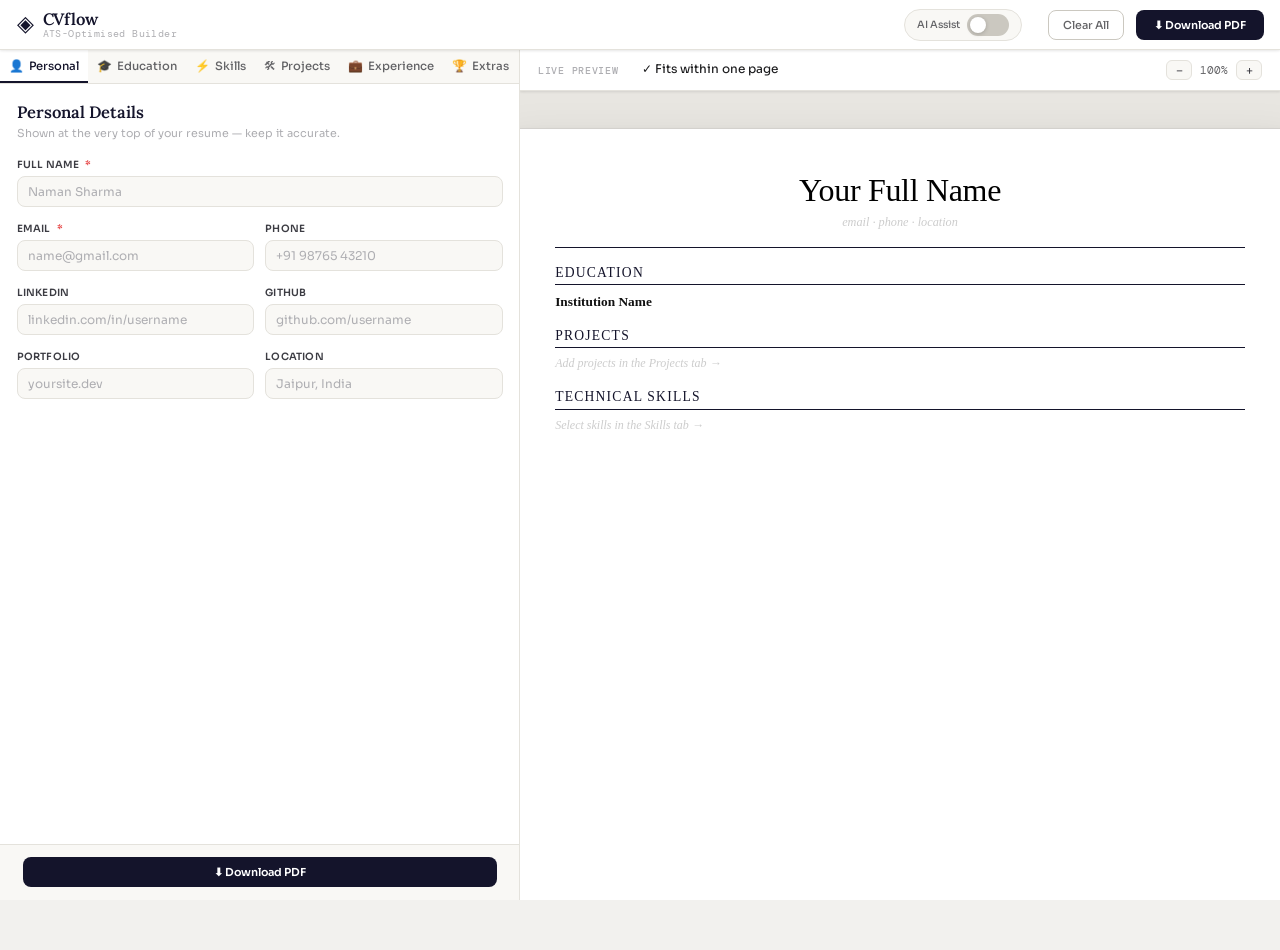
==== index.html @ 47c176fc "introduced formula box helper in projects section for users" ====
<!DOCTYPE html>
<html lang="en">

<head>
    <meta charset="UTF-8" />
    <meta name="viewport" content="width=device-width, initial-scale=1.0" />
    <title>CVflow</title>
    <link rel="icon" href="CVFlow_favicon.ico" type="image/x-icon">
    <link rel="stylesheet" href="style.css" />
    <link rel="preconnect" href="https://fonts.googleapis.com" />
    <link rel="preconnect" href="https://fonts.gstatic.com" crossorigin />
    <link
        href="https://fonts.googleapis.com/css2?family=Sora:wght@300;400;500;600;700&family=DM+Mono:wght@400;500&family=Lora:ital,wght@0,600;1,400&display=swap"
        rel="stylesheet" />
    <script src="script.js" defer></script>
</head>

<body>

    <!-- ╔══════════════════════════════════════════════════════╗
     ║  NAVBAR                                             ║
     ╚══════════════════════════════════════════════════════╝ -->
    <nav class="navbar">

        <div class="nav-brand">
            <span class="brand-mark">◈</span>
            <div class="brand-text">
                <span class="brand-name">CVflow</span>
                <span class="brand-sub">ATS-Optimised Builder</span>
            </div>
        </div>

        <!-- ATS Score Pill -->
        <!-- <div class="ats-pill">
            <span class="ats-pill-label">ATS Score</span>
            <div class="ats-track">
                <div class="ats-fill" id="atsBar"></div>
            </div>
            <span class="ats-value" id="atsScore">0%</span>
        </div> -->

        <div class="nav-right">
            <!-- AI Toggle -->
            <div class="ai-row">
                <span class="ai-row-label">AI Assist</span>
                <label class="toggle" title="Enable AI-powered descriptions">
                    <input type="checkbox" id="aiToggle" />
                    <span class="toggle-track">
                        <span class="toggle-thumb"></span>
                        <span class="toggle-star">✦</span>
                    </span>
                </label>
            </div>

            <button class="btn-ghost" id="clearBtn">Clear All</button>
            <button class="btn-primary" id="dlBtnPreview">⬇ Download PDF</button>
        </div>

    </nav>

    <!-- AI Active Notice Toast Notification-->
    <div class="ai-notice" id="aiNotice">
        <span class="ai-notice-dot"></span>
        AI Assist is <strong>on</strong> — descriptions will be enhanced automatically when you click Generate.
        <button class="ai-notice-dismiss" id="dismissNotice">×</button>
    </div>


    <!-- ╔══════════════════════════════════════════════════════╗
     ║  APP SHELL                                          ║
     ╚══════════════════════════════════════════════════════╝ -->
    <div class="app-shell">

        <!-- ┌─────────────────────────────────────────────────┐
       │  LEFT — FORM PANEL                              │
       └─────────────────────────────────────────────────┘ -->
        <aside class="form-panel" id="formPanel">

            <!-- Section Tabs -->
            <div class="section-tabs">
                <button class="stab active" data-tab="personal">
                    <span class="stab-icon">👤</span> Personal
                </button>
                <button class="stab" data-tab="education">
                    <span class="stab-icon">🎓</span> Education
                </button>
                <button class="stab" data-tab="skills">
                    <span class="stab-icon">⚡</span> Skills
                </button>
                <button class="stab" data-tab="projects">
                    <span class="stab-icon">🛠</span> Projects
                </button>
                <button class="stab" data-tab="experience">
                    <span class="stab-icon">💼</span> Experience
                </button>
                <button class="stab" data-tab="extras">
                    <span class="stab-icon">🏆</span> Extras
                </button>
            </div>

            <!-- Form Content -->
            <div class="form-scroll">

                <!-- ══ PERSONAL ══ -->
                <div class="tab-pane active" id="pane-personal">
                    <div class="pane-head">
                        <h2 class="pane-title">Personal Details</h2>
                        <p class="pane-desc">Shown at the very top of your resume — keep it accurate.</p>
                    </div>

                    <div class="fields">

                        <div class="field field--full">
                            <label class="flabel">Full Name <span class="req">*</span></label>
                            <input class="finput" id="f-name" type="text" placeholder="Naman Sharma" />
                        </div>

                        <div class="field-row">
                            <div class="field">
                                <label class="flabel">Email <span class="req">*</span></label>
                                <input class="finput" id="f-email" type="email" placeholder="name@gmail.com" />
                            </div>
                            <div class="field">
                                <label class="flabel">Phone</label>
                                <input class="finput" id="f-phone" type="tel" placeholder="+91 98765 43210" />
                            </div>
                        </div>

                        <div class="field-row">
                            <div class="field">
                                <label class="flabel">LinkedIn</label>
                                <input class="finput" id="f-linkedin" type="text"
                                    placeholder="linkedin.com/in/username" />
                            </div>
                            <div class="field">
                                <label class="flabel">GitHub</label>
                                <input class="finput" id="f-github" type="text" placeholder="github.com/username" />
                            </div>
                        </div>

                        <div class="field-row">
                            <div class="field">
                                <label class="flabel">Portfolio</label>
                                <input class="finput" id="f-portfolio" type="text" placeholder="yoursite.dev" />
                            </div>
                            <div class="field">
                                <label class="flabel">Location</label>
                                <input class="finput" id="f-location" type="text" placeholder="Jaipur, India" />
                            </div>
                        </div>

                    </div>
                </div>

                <!-- ══ EDUCATION ══ -->
                <div class="tab-pane" id="pane-education">
                    <div class="pane-head">
                        <h2 class="pane-title">Education</h2>
                        <p class="pane-desc">Most recent first. Include all degrees, 10th and 12th.</p>
                    </div>

                    <div id="edu-list" class="entry-list"></div>

                    <button class="btn-add" id="addEdu">+ Add Education</button>

                    <template id="tpl-edu">
                        <div class="entry-card">
                            <div class="entry-card-bar">
                                <span class="entry-card-label">EDUCATION ENTRY</span>
                                <button class="entry-remove">×</button>
                            </div>
                            <div class="fields">
                                <div class="field field--full">
                                    <label class="flabel">Institution Name <span class="req">*</span></label>
                                    <input class="finput" name="inst" type="text"
                                        placeholder="Jaipur Engineering College and Research Center" />
                                </div>
                                <div class="field field--full">
                                    <div class="info-row">
                                        <label class="flabel">Degree / Course <span class="req">*</span></label>
                                        <span class="info-icon">
                                            i

                                            <div class="info-box">

                                                <h4>Education Entry Guide</h4>

                                                <p><strong>College:</strong></p>
                                                <p>B.Tech – Information Technology</p>

                                                <p><strong>Class 12:</strong></p>
                                                <p>CBSE – Class XII (Science)</p>

                                                <p><strong>Class 10:</strong></p>
                                                <p>CBSE – Class X</p>

                                            </div>
                                        </span>
                                    </div>
                                    <input class="finput" name="degree" type="text"
                                        placeholder="B.Tech – Information Technology" />
                                </div>
                                <div class="field-row">
                                    <div class="field">
                                        <label class="flabel">Location</label>
                                        <input class="finput" name="eloc" type="text" placeholder="Jaipur, India" />
                                    </div>
                                    <div class="field">
                                        <label class="flabel">Year / Status</label>
                                        <input class="finput" name="eyear" type="text" placeholder="Graduating 2027" />
                                    </div>
                                </div>
                                <div class="field-row">
                                    <div class="field">
                                        <label class="flabel">Score (CGPA / %)</label>
                                        <input class="finput" name="escore" type="text" placeholder="8.5 CGPA" />
                                    </div>
                                    <div class="field">
                                        <label class="flabel">Relevant Courses</label>
                                        <input class="finput" name="ecourses" type="text"
                                            placeholder="DSA, OOP, DBMS, OS" />
                                    </div>
                                </div>
                            </div>
                        </div>
                    </template>
                </div>



                <!-- ══ SKILLS ══ -->
                <div class="tab-pane" id="pane-skills">
                    <div class="pane-head">
                        <h2 class="pane-title">Skills</h2>
                        <p class="pane-desc">Build out your skill sections below.</p>
                    </div>

                    <!-- 1. CUSTOM SKILL GROUPS (input-based, no chips) -->
                    <div class="skill-block" id="custom-groups-section">
                        <div class="skill-block-head">Custom Skill Groups</div>
                        <p class="skill-block-hint">Add your own skill categories (e.g. "Frameworks", "Databases", "Web
                            Developement"). You
                            can add multiple groups.</p>

                        <div id="custom-groups-list"></div>

                        <button class="add-group-btn" id="add-group-btn" type="button">
                            <span>+ Add Skill Group</span>
                        </button>
                    </div>

                    <!-- 2. PROGRAMMING LANGUAGES (chip-based) -->
                    <div class="skill-block">
                        <div class="skill-block-head">Programming Languages</div>
                        <div class="chip-pool" id="pool-lang-tech">
                            <span class="chip" data-cat="lang-tech">JavaScript</span>
                            <span class="chip" data-cat="lang-tech">TypeScript</span>
                            <span class="chip" data-cat="lang-tech">Python</span>
                            <span class="chip" data-cat="lang-tech">Java</span>
                            <span class="chip" data-cat="lang-tech">C</span>
                            <span class="chip" data-cat="lang-tech">C++</span>
                            <span class="chip" data-cat="lang-tech">C#</span>
                            <span class="chip" data-cat="lang-tech">Go</span>
                            <span class="chip" data-cat="lang-tech">Rust</span>
                            <span class="chip" data-cat="lang-tech">PHP</span>
                            <span class="chip" data-cat="lang-tech">Swift</span>
                            <span class="chip" data-cat="lang-tech">Kotlin</span>
                            <span class="chip" data-cat="lang-tech">Ruby</span>
                            <span class="chip" data-cat="lang-tech">Dart</span>
                            <span class="chip" data-cat="lang-tech">R</span>
                            <span class="chip" data-cat="lang-tech">MATLAB</span>
                            <span class="chip" data-cat="lang-tech">SQL</span>
                            <span class="chip" data-cat="lang-tech">HTML5</span>
                            <span class="chip" data-cat="lang-tech">CSS3</span>
                            <span class="chip" data-cat="lang-tech">Bash</span>
                        </div>
                        <input class="finput custom-skill-input" id="custom-lang-tech" type="text"
                            placeholder="Type a language + press Enter" />
                        <div class="selected-tags" id="tags-lang-tech"></div>
                    </div>

                    <!-- 3. TOOLS & PLATFORMS (chip-based) -->
                    <div class="skill-block">
                        <div class="skill-block-head">Tools &amp; Platforms</div>
                        <div class="chip-pool" id="pool-tools">
                            <span class="chip" data-cat="tools">Git</span>
                            <span class="chip" data-cat="tools">GitHub</span>
                            <span class="chip" data-cat="tools">GitLab</span>
                            <span class="chip" data-cat="tools">Docker</span>
                            <span class="chip" data-cat="tools">Kubernetes</span>
                            <span class="chip" data-cat="tools">AWS</span>
                            <span class="chip" data-cat="tools">Azure</span>
                            <span class="chip" data-cat="tools">Firebase</span>
                            <span class="chip" data-cat="tools">Figma</span>
                            <span class="chip" data-cat="tools">Android Studio</span>
                            <span class="chip" data-cat="tools">Xcode</span>
                            <span class="chip" data-cat="tools">Postman</span>
                            <span class="chip" data-cat="tools">SQLite</span>
                            <span class="chip" data-cat="tools">MongoDB Atlas</span>
                            <span class="chip" data-cat="tools">Linux</span>
                            <span class="chip" data-cat="tools">Vercel</span>
                            <span class="chip" data-cat="tools">Netlify</span>
                            <span class="chip" data-cat="tools">Jira</span>
                            <span class="chip" data-cat="tools">Notion</span>
                        </div>
                        <input class="finput custom-skill-input" id="custom-tools" type="text"
                            placeholder="Type a tool + press Enter" />
                        <div class="selected-tags" id="tags-tools"></div>
                    </div>

                    <!-- 4. SOFT SKILLS (chip-based) -->
                    <div class="skill-block" style="border-bottom:none;margin-bottom:0;padding-bottom:0;">
                        <div class="skill-block-head">Soft Skills</div>
                        <div class="chip-pool" id="pool-soft">
                            <span class="chip" data-cat="soft">Problem Solving</span>
                            <span class="chip" data-cat="soft">Leadership</span>
                            <span class="chip" data-cat="soft">Team Collaboration</span>
                            <span class="chip" data-cat="soft">Communication</span>
                            <span class="chip" data-cat="soft">Time Management</span>
                            <span class="chip" data-cat="soft">Critical Thinking</span>
                            <span class="chip" data-cat="soft">Adaptability</span>
                            <span class="chip" data-cat="soft">Self-Learning</span>
                            <span class="chip" data-cat="soft">Attention to Detail</span>
                            <span class="chip" data-cat="soft">Creativity</span>
                        </div>
                        <input class="finput custom-skill-input" id="custom-soft" type="text"
                            placeholder="Type a skill + press Enter" />
                        <div class="selected-tags" id="tags-soft"></div>
                    </div>
                </div>


                <!-- ══ PROJECTS ══ -->

                <div class="tab-pane" id="pane-projects">
                    <div class="pane-head">
                        <h2 class="pane-title">Projects</h2>
                        <p class="pane-desc">2–4 projects ideal. Your strongest ones first.</p>
                    </div>

                    <div id="proj-list" class="entry-list"></div>
                    <button class="btn-add" id="addProj">+ Add Project</button>

                    <template id="tpl-proj">
                        <div class="entry-card">
                            <div class="entry-card-bar">
                                <span class="entry-card-label">PROJECT</span>
                                <button class="entry-remove">×</button>
                            </div>
                            <div class="fields">

                                <!-- Row 1: Name + Link -->
                                <div class="field-row">
                                    <div class="field">
                                        <label class="flabel">Project Name <span class="req">*</span></label>
                                        <input class="finput" name="pname" type="text"
                                            placeholder="DSA Progress Tracker" />
                                    </div>
                                    <div class="field">
                                        <label class="flabel">GitHub / Live Link</label>
                                        <input class="finput" name="plink" type="text"
                                            placeholder="github.com/you/project" />
                                    </div>
                                </div>

                                <!-- Tech Stack chip system -->
                                <div class="field field--full">
                                    <label class="flabel">Tech Stack</label>
                                    <div class="chip-pool proj-stack-pool">
                                        <span class="chip" data-cat="stack">HTML5</span>
                                        <span class="chip" data-cat="stack">CSS3</span>
                                        <span class="chip" data-cat="stack">JavaScript</span>
                                        <span class="chip" data-cat="stack">TypeScript</span>
                                        <span class="chip" data-cat="stack">React.js</span>
                                        <span class="chip" data-cat="stack">Next.js</span>
                                        <span class="chip" data-cat="stack">Node.js</span>
                                        <span class="chip" data-cat="stack">Express.js</span>
                                        <span class="chip" data-cat="stack">MongoDB</span>
                                        <span class="chip" data-cat="stack">MySQL</span>
                                        <span class="chip" data-cat="stack">PostgreSQL</span>
                                        <span class="chip" data-cat="stack">Firebase</span>
                                        <span class="chip" data-cat="stack">Tailwind CSS</span>
                                        <span class="chip" data-cat="stack">Python</span>
                                        <span class="chip" data-cat="stack">Django</span>
                                        <span class="chip" data-cat="stack">Flask</span>
                                        <span class="chip" data-cat="stack">Java</span>
                                        <span class="chip" data-cat="stack">Spring Boot</span>
                                        <span class="chip" data-cat="stack">Docker</span>
                                        <span class="chip" data-cat="stack">AWS</span>
                                        <span class="chip" data-cat="stack">REST API</span>
                                        <span class="chip" data-cat="stack">localStorage</span>
                                        <span class="chip" data-cat="stack">SQLite</span>
                                    </div>
                                    <input class="finput custom-skill-input proj-stack-input" type="text"
                                        placeholder="Type a technology + press Enter" />
                                    <div class="selected-tags proj-stack-tags"></div>
                                </div>

                                <!-- Improvement X: Bullet Builder -->
                                <div class="field field--full">
                                    <label class="flabel">
                                        Project Description
                                        <span class="ai-badge">✦ AI will enhance this</span>
                                    </label>

                                    <!-- Verb chips -->
                                    <div class="verb-chips">
                                        <span class="verb-chip">Developed</span>
                                        <span class="verb-chip">Built</span>
                                        <span class="verb-chip">Implemented</span>
                                        <span class="verb-chip">Designed</span>
                                        <span class="verb-chip">Optimized</span>
                                        <span class="verb-chip">Integrated</span>
                                        <span class="verb-chip">Engineered</span>
                                        <span class="verb-chip">Automated</span>
                                    </div>

                                    <!-- Bullet inputs list -->
                                    <div class="bullet-list"></div>

                                    <div class="bullet-footer">
                                        <button class="btn-add-bullet" type="button">+ Add Bullet</button>
                                        <span class="bullet-counter">0 bullets</span>
                                    </div>
                                    <div class="bullet-formula-box">
                                        <div class="bullet-formula-title">Strong project bullet formula</div>
                                        <div class="bullet-formula-rule">Action + What you built + Technology +
                                            Impact/Scale</div>
                                        <div class="bullet-formula-example">
                                            <span class="formula-label">e.g.</span>
                                            Engineered a full-stack expense tracker using React and Node.js,
                                            supporting real-time CRUD operations and deployed to 200+ active users.
                                        </div>
                                    </div>
                                    <!-- ATS optimizer -->
                                    <div class="ats-feedback" style="display:none;"></div>
                                </div>

                            </div>
                        </div>
                    </template>
                </div>



                <!-- ══ EXPERIENCE ══ -->


                <!-- ══ EXPERIENCE ══ -->
                <div class="tab-pane" id="pane-experience">
                    <div class="pane-head">
                        <h2 class="pane-title">Experience</h2>
                        <p class="pane-desc">Internships, freelance, part-time — all count.</p>
                    </div>

                    <div id="exp-list" class="entry-list"></div>
                    <button class="btn-add" id="addExp">+ Add Experience</button>

                    <template id="tpl-exp">
                        <div class="entry-card">
                            <div class="entry-card-bar">
                                <span class="entry-card-label">EXPERIENCE</span>
                                <button class="entry-remove">×</button>
                            </div>
                            <div class="fields">

                                <!-- Row 1: Company + Role -->
                                <div class="field-row">
                                    <div class="field">
                                        <label class="flabel">Company <span class="req">*</span></label>
                                        <input class="finput" name="ecomp" type="text"
                                            placeholder="Google / Startup XYZ" />
                                    </div>
                                    <div class="field">
                                        <label class="flabel">Role <span class="req">*</span></label>
                                        <input class="finput" name="erole" type="text" placeholder="Frontend Intern" />
                                    </div>
                                </div>

                                <!-- Row 2: Dates + Location -->
                                <div class="field-row">
                                    <div class="field">
                                        <label class="flabel">Start</label>
                                        <input class="finput" name="estart" type="text" placeholder="Jun 2024" />
                                    </div>
                                    <div class="field">
                                        <label class="flabel">End</label>
                                        <input class="finput" name="eend" type="text"
                                            placeholder="Aug 2024 / Present" />
                                    </div>
                                    <div class="field">
                                        <label class="flabel">Location</label>
                                        <input class="finput" name="eloc2" type="text" placeholder="Remote" />
                                    </div>
                                </div>

                                <!-- Responsibilities: Improvement X bullet builder -->
                                <div class="field field--full">
                                    <label class="flabel">
                                        Responsibilities
                                        <span class="ai-badge">✦ AI will enhance this</span>
                                    </label>

                                    <!-- Improvement 1: Verb chips -->
                                    <div class="verb-chips">
                                        <span class="verb-chip">Developed</span>
                                        <span class="verb-chip">Implemented</span>
                                        <span class="verb-chip">Optimized</span>
                                        <span class="verb-chip">Collaborated</span>
                                        <span class="verb-chip">Built</span>
                                        <span class="verb-chip">Designed</span>
                                        <span class="verb-chip">Automated</span>
                                        <span class="verb-chip">Engineered</span>
                                    </div>

                                    <!-- Bullet inputs -->
                                    <div class="bullet-list"></div>
                                    <div class="bullet-footer">
                                        <button class="btn-add-bullet" type="button">+ Add Bullet</button>
                                        <span class="bullet-counter">0 bullets</span>
                                    </div>

                                    <!-- Improvement 3: Strong bullet formula hint -->
                                    <div class="bullet-formula-box">
                                        <div class="bullet-formula-title">Strong bullet formula</div>
                                        <div class="bullet-formula-rule">Action + Task + Technology + Outcome</div>
                                        <div class="bullet-formula-example">
                                            <span class="formula-label">e.g.</span>
                                            Developed a user analytics dashboard using React and Chart.js,
                                            enabling real-time visualization of customer engagement metrics.
                                        </div>
                                    </div>

                                    <!-- Improvement 4: ATS health feedback -->
                                    <div class="ats-feedback" style="display:none;"></div>
                                </div>

                            </div>
                        </div>
                    </template>
                </div>



                <!-- ══ EXTRAS ══ -->

                <div class="tab-pane" id="pane-extras">
                    <div class="pane-head">
                        <h2 class="pane-title">Extras</h2>
                        <p class="pane-desc">Certifications, achievements, competitive coding, activities.</p>
                    </div>

                    <div class="fields">

                        <!-- Certifications -->
                        <div class="field field--full">
                            <label class="flabel">Certifications</label>
                            <textarea class="finput ftextarea" id="f-certs" rows="3"
                                placeholder="JavaScript (Basic) — HackerRank, 2025&#10;AWS Cloud Practitioner — Amazon, 2025"></textarea>
                            <span class="fhint">One per line</span>
                            <div class="formula-box">
                                <div class="formula-box-title">Format</div>
                                <div class="formula-box-rule">Certification Name — Issuer, Year</div>
                                <div class="formula-box-examples">
                                    <span class="formula-eg">JavaScript (Basic) — HackerRank, 2025</span>
                                    <span class="formula-eg">AWS Cloud Practitioner — Amazon, 2025</span>
                                </div>
                            </div>
                        </div>

                        <!-- Achievements -->
                        <div class="field field--full">
                            <label class="flabel">Achievements / Awards</label>
                            <textarea class="finput ftextarea" id="f-awards" rows="3"
                                placeholder="Smart India Hackathon — Top 5 among 200+ teams&#10;Best Project Award — Annual Tech Fest, VIT (2024)"></textarea>
                            <div class="formula-box formula-box--amber">
                                <div class="formula-box-title">Achievement Formula</div>
                                <div class="formula-box-rule">Achievement + Rank/Result + Context</div>
                                <div class="formula-box-examples">
                                    <span class="formula-eg">Smart India Hackathon — Top 5 among 200+ teams</span>
                                    <span class="formula-eg">Won Best Project Award at Annual Tech Fest among 80+
                                        entries</span>
                                </div>
                            </div>
                        </div>

                        <!-- Competitive Coding -->
                        <div class="field field--full">
                            <label class="flabel">Competitive Coding</label>
                            <input class="finput" id="f-coding" type="text"
                                placeholder="Solved 200+ problems on LeetCode (Arrays, Strings, DP, Trees)" />
                        </div>

                        <!-- Extracurricular -->
                        <div class="field field--full">
                            <label class="flabel">Extracurricular Activities</label>
                            <textarea class="finput ftextarea" id="f-extra" rows="2"
                                placeholder="Swimming — 1st Place, District-Level Tournament (2024)&#10;Basketball — Member of championship-winning team, Inter-College Tournament (2024)"></textarea>
                        </div>

                    </div>

                    <!-- Template Chooser -->
                    <div class="template-chooser">
                        <div class="skill-block-head" style="margin-bottom:1rem;">Resume Template</div>
                        <div class="tpl-row">
                            <button class="tpl-opt active" data-tpl="classic">
                                <div class="tpl-preview">
                                    <div class="tp-hbar"></div>
                                    <div class="tp-rule"></div>
                                    <div class="tp-lines">
                                        <div class="tp-l tp-l--80"></div>
                                        <div class="tp-l tp-l--55"></div>
                                        <div class="tp-l tp-l--70"></div>
                                    </div>
                                </div>
                                <span class="tpl-label">Classic</span>
                                <span class="tpl-tag">ATS Best</span>
                            </button>

                            <button class="tpl-opt" data-tpl="minimal">
                                <div class="tpl-preview tpl-preview--minimal">
                                    <div class="tp-accent-bar"></div>
                                    <div class="tp-lines tp-lines--padded">
                                        <div class="tp-l tp-l--80"></div>
                                        <div class="tp-l tp-l--50"></div>
                                        <div class="tp-l tp-l--65"></div>
                                    </div>
                                </div>
                                <span class="tpl-label">Minimal</span>
                                <span class="tpl-tag tpl-tag--blue">Clean</span>
                            </button>

                            <button class="tpl-opt" data-tpl="sidebar">
                                <div class="tpl-preview tpl-preview--sidebar">
                                    <div class="tp-sidebar-col"></div>
                                    <div class="tp-lines">
                                        <div class="tp-l tp-l--80"></div>
                                        <div class="tp-l tp-l--50"></div>
                                        <div class="tp-l tp-l--70"></div>
                                    </div>
                                </div>
                                <span class="tpl-label">Sidebar</span>
                                <span class="tpl-tag tpl-tag--purple">Modern</span>
                            </button>
                        </div>
                    </div>

                </div>
            </div><!-- /form-scroll -->



            <!-- Download bar fixed at bottom of form panel -->
            <div class="form-footer">
                <!-- <button class="btn-ghost btn-sm" id="saveDraft">💾 Save Draft</button> -->
                <button class="btn-primary btn-full" id="dlBtn">⬇ Download PDF</button>
            </div>

        </aside>

        <!-- ┌─────────────────────────────────────────────────┐
       │  RIGHT — LIVE PREVIEW                           │
       └─────────────────────────────────────────────────┘ -->
        <section class="preview-panel" id="previewPanel">

            <div class="preview-bar">
                <span class="preview-bar-label">Live Preview</span>
                <div id="overflow-warning" class="overflow-warning"></div>
                <div class="zoom-controls">
                    <button class="zoom-btn" id="zoomOut" title="Zoom out">−</button>
                    <span class="zoom-val" id="zoomVal">90%</span>
                    <button class="zoom-btn" id="zoomIn" title="Zoom in">+</button>
                    <!-- <button class="zoom-btn zoom-fit" id="zoomFit" title="Fit">⊡</button> -->
                </div>
                <!-- <button class="btn-primary btn-sm" id="dlBtnPreview">⬇ PDF</button> -->
            </div>



            <div class="preview-canvas" id="previewCanvas">

                <div class="a4" id="resumeDoc">

                    <!-- ══════════════════════════════════════
             RESUME — CLASSIC TEMPLATE OUTPUT
        ══════════════════════════════════════ -->

                    <!-- Header -->
                    <header class="rv-header">
                        <h1 class="rv-name" id="rv-name">Your Full Name</h1>
                        <div class="rv-contacts" id="rv-contacts">
                            <a id="rv-email">email@example.com</a>
                            <span class="rv-sep">|</span>
                            <span id="rv-phone">+91 00000 00000</span>
                            <span class="rv-sep">|</span>
                            <span id="rv-location">City, India</span>
                        </div>
                        <div class="rv-links" id="rv-links">
                            <a id="rv-linkedin" class="rv-link-item"></a>
                            <a id="rv-github" class="rv-link-item"></a>
                            <a id="rv-portfolio" class="rv-link-item"></a>
                        </div>
                    </header>

                    <!-- Education -->
                    <section class="rv-section">
                        <div class="rv-sec-title">Education</div>
                        <div class="rv-rule"></div>
                        <div id="rv-edu">
                            <p class="rv-empty">Fill in the Education tab →</p>
                        </div>
                    </section>

                    <!-- Experience (hidden until filled) -->
                    <section class="rv-section rv-section--hidden" id="rv-exp-section">
                        <div class="rv-sec-title">Experience</div>
                        <div class="rv-rule"></div>
                        <div id="rv-exp"></div>
                    </section>

                    <!-- Projects -->
                    <section class="rv-section">
                        <div class="rv-sec-title">Projects</div>
                        <div class="rv-rule"></div>
                        <div id="rv-proj">
                            <p class="rv-empty">Fill in the Projects tab →</p>
                        </div>
                    </section>

                    <!-- Technical Skills -->
                    <section class="rv-section">
                        <div class="rv-sec-title">Technical Skills</div>
                        <div class="rv-rule"></div>
                        <div id="rv-skills">
                            <p class="rv-empty">Select skills in the Skills tab →</p>
                        </div>
                    </section>


                    <!-- Certifications & Achievements -->
                    <section class="rv-section rv-section--hidden" id="rv-extras-section">
                        <div class="rv-sec-title">Certifications &amp; Achievements</div>
                        <div class="rv-rule"></div>
                        <div id="rv-extras"></div>
                    </section>

                    <!-- Extracurricular Activities -->
                    <section class="rv-section rv-section--hidden" id="rv-activities-section">
                        <div class="rv-sec-title">Extracurricular Activities</div>
                        <div class="rv-rule"></div>
                        <div id="rv-activities"></div>
                    </section>

                </div><!-- /resumeDoc -->
            </div><!-- /previewCanvas -->

        </section>

    </div><!-- /app-shell -->

    <!-- Mobile Bottom Nav -->
    <div class="mob-bar">
        <button class="mob-tab active" data-panel="form">✎ Form</button>
        <button class="mob-tab" data-panel="preview">◧ Preview</button>
        <button class="mob-dl">⬇ PDF</button>
    </div>

    <div id="resume-print" aria-hidden="true"></div>

</body>

</html>
---- style.css ----
/* ── RESET ── */
*, *::before, *::after { box-sizing: border-box; margin: 0; padding: 0; }
button { font-family: inherit; cursor: pointer; }
input, textarea, select { font-family: inherit; }

/* ── ROOT TOKENS ── */
:root {
  /* Palette */
  --navy:        #14142b;
  --navy-2:      #1e1e3f;
  --navy-lite:   #eeeef8;
  --ink:         #1c1c1e;
  --ink-2:       #3c3c43;
  --ink-3:       #636366;
  --ink-4:       #aeaeb2;
  --white:       #ffffff;
  --off-white:   #f9f8f5;
  --surface:     #f2f1ee;
  --border:      #e4e2dc;
  --border-2:    #cbc8c0;

  /* Accents */
  --gold:        #b8860b;
  --gold-bg:     #fdf6e3;
  --green:       #1a7a4a;
  --green-bg:    #e6f5ee;
  --blue:        #1d4ed8;
  --blue-bg:     #eff6ff;
  --purple:      #6d28d9;
  --purple-bg:   #f5f3ff;
  --ai-color:    #7c3aed;
  --ai-bg:       #f0ebff;

  /* Layout */
  --navbar-h:    50px;
  --form-w:      520px;
  --panel-pad:   1.7rem;

  /* Shape */
  --r:           8px;
  --r-lg:        14px;
  --r-xl:        20px;

  /* Shadows */
  --sh-sm:  0 1px 3px rgba(0,0,0,0.07), 0 1px 2px rgba(0,0,0,0.04);
  --sh-md:  0 4px 16px rgba(0,0,0,0.08);
  --sh-lg:  0 16px 48px rgba(0,0,0,0.12), 0 4px 12px rgba(0,0,0,0.06);

  /* Type */
  --f-ui:    'Sora', sans-serif;
  --f-mono:  'DM Mono', monospace;
  --f-serif: 'Lora', Georgia, serif;

  /* Motion */
  --t: 0.18s ease;
}

/* ── BASE ── */
html { font-size: 15px; -webkit-font-smoothing: antialiased; }
body {
  font-family: var(--f-ui);
  background: var(--surface);
  color: var(--ink);
  min-height: 100vh;
}

/* ══════════════════════════════════════════════════════════════
   NAVBAR
══════════════════════════════════════════════════════════════ */
.navbar {
  position: fixed;
  top: 0; left: 0; right: 0;
  height: var(--navbar-h);
  background: var(--white);
  border-bottom: 1px solid var(--border);
  display: flex;
  align-items: center;
  padding: 0 1.1rem;
  gap: 1.25rem;
  z-index: 200;
  box-shadow: var(--sh-sm);
}

/* Brand */
.nav-brand {
  display: flex;
  align-items: center;
  gap: 0.6rem;
  text-decoration: none;
  flex-shrink: 0;
}
.brand-mark {
  font-size: 22px;
  color: var(--navy);
  line-height: 1;
}
.brand-text {
  display: flex;
  flex-direction: column;
  gap: 0;
  line-height: 1.1;
}
.brand-name {
  font-family: var(--f-serif);
  font-size: 1.1rem;
  font-weight: 600;
  color: var(--navy);
  letter-spacing: -0.01em;
}
.brand-sub {
  font-size: 10px;
  color: var(--ink-4);
  letter-spacing: 0.04em;
  font-family: var(--f-mono);
}

/* ATS pill */
.ats-pill {
  display: flex;
  align-items: center;
  gap: 0.6rem;
  background: var(--off-white);
  border: 1px solid var(--border);
  border-radius: 100px;
  padding: 5px 14px;
  margin: 0 auto;
}
.ats-pill-label {
  font-family: var(--f-mono);
  font-size: 10px;
  letter-spacing: 0.07em;
  text-transform: uppercase;
  color: var(--ink-3);
}
.ats-track {
  width: 100px;
  height: 5px;
  background: var(--border);
  border-radius: 100px;
  overflow: hidden;
}
.ats-fill {
  height: 100%;
  border-radius: 100px;
  background: linear-gradient(90deg, var(--green) 0%, #2ecc71 100%);
  width: 0%;
  transition: width 0.6s cubic-bezier(.4,0,.2,1);
}
.ats-value {
  font-family: var(--f-mono);
  font-size: 12px;
  font-weight: 500;
  color: var(--ink-2);
  min-width: 34px;
}

/* Nav right */
.nav-right {
  display: flex;
  align-items: center;
  gap: 0.75rem;
  flex-shrink: 0;
  margin-left: auto;
}

/* AI row */
.ai-row {
  display: flex;
  align-items: center;
  gap: 0.5rem;
  padding: 4px 12px;
  border: 1px solid var(--border);
  border-radius: 100px;
  background: var(--off-white);
  margin-right: 15px;
}
.ai-row-label {
  font-size: 10px;
  font-weight: 500;
  color: var(--ink-3);
}

/* Toggle */
.toggle { position: relative; display: inline-block; width: 42px; height: 22px; cursor: pointer; }
.toggle input { opacity: 0; width: 0; height: 0; }
.toggle-track {
  position: absolute;
  inset: 0;
  background: var(--border-2);
  border-radius: 100px;
  transition: background var(--t);
  display: flex;
  align-items: center;
}
.toggle-thumb {
  position: absolute;
  left: 3px;
  width: 16px;
  height: 16px;
  background: var(--white);
  border-radius: 50%;
  box-shadow: 0 1px 4px rgba(0,0,0,0.2);
  transition: transform var(--t);
}
.toggle-star {
  position: absolute;
  right: 4px;
  font-size: 8px;
  color: transparent;
  transition: color var(--t);
}
.toggle input:checked ~ .toggle-track { background: var(--ai-color); }
.toggle input:checked ~ .toggle-track .toggle-thumb { transform: translateX(20px); }
.toggle input:checked ~ .toggle-track .toggle-star { color: rgba(255,255,255,0.75); }

/* Buttons */
.btn-primary {
  display: inline-flex;
  align-items: center;
  gap: 0.35rem;
  background: var(--navy);
  color: var(--white);
  border: none;
  border-radius: var(--r);
  padding: 8px 18px;
  font-size: 11px;
  font-weight: 600;
  transition: background var(--t), transform 0.1s;
  white-space: nowrap;
}
.btn-primary:hover { background: var(--navy-2); transform: translateY(-1px); }
.btn-primary:active { transform: translateY(0); }
.btn-primary.btn-sm { padding: 6px 12px; font-size: 12px; }
.btn-primary.btn-full { width: 100%; justify-content: center; }

.btn-ghost {
  background: transparent;
  color: var(--ink-3);
  border: 1px solid var(--border-2);
  border-radius: var(--r);
  padding: 7px 14px;
  font-size: 11px;
  font-weight: 500;
  transition: all var(--t);
}
.btn-ghost:hover { border-color: var(--ink-3); color: var(--ink); background: var(--off-white); }
.btn-ghost.btn-sm { padding: 6px 12px; font-size: 11px; }

/* AI Notice bar */
.ai-notice {
  display: none;
  position: fixed;
  top: var(--navbar-h);
  left: 0; right: 0;
  background: var(--ai-bg);
  border-bottom: 1px solid #d8b4fe;
  padding: 7px 1.5rem;
  font-size: 12.5px;
  color: var(--ai-color);
  align-items: center;
  gap: 0.6rem;
  z-index: 190;
}
.ai-notice.on { display: flex; }
.ai-notice strong { font-weight: 600; }
.ai-notice-dot {
  width: 7px; height: 7px;
  border-radius: 50%;
  background: var(--ai-color);
  flex-shrink: 0;
  animation: pulse 1.8s ease infinite;
}
@keyframes pulse {
  0%, 100% { opacity: 1; transform: scale(1); }
  50% { opacity: 0.5; transform: scale(0.7); }
}
.ai-notice-dismiss {
  margin-left: auto;
  background: none;
  border: none;
  color: var(--ai-color);
  font-size: 18px;
  line-height: 1;
  padding: 0 4px;
  opacity: 0.7;
  transition: opacity var(--t);
}
.ai-notice-dismiss:hover { opacity: 1; }

/* ══════════════════════════════════════════════════════════════
   APP SHELL
══════════════════════════════════════════════════════════════ */
.app-shell {
  display: grid;
  grid-template-columns: var(--form-w) 1fr;
  height: calc(100vh - var(--navbar-h));
  margin-top: var(--navbar-h);
  overflow: hidden;
}

/* When AI notice is visible */
body.ai-on .app-shell {
  margin-top: calc(var(--navbar-h) + 36px);
  height: calc(100vh - var(--navbar-h) - 36px);
}

/* ══════════════════════════════════════════════════════════════
   FORM PANEL
══════════════════════════════════════════════════════════════ */
.form-panel {
  background: var(--white);
  border-right: 1px solid var(--border);
  display: flex;
  flex-direction: column;
  overflow: hidden;
}

/* Section Tabs */
.section-tabs {
  display: flex;
  overflow-x: auto;
  scrollbar-width: none;
  background: var(--off-white);
  border-bottom: 1px solid var(--border);
  flex-shrink: 0;
}
.section-tabs::-webkit-scrollbar { display: none; }

.stab {
  flex-shrink: 0;
  display: flex;
  align-items: center;
  gap: 5px;
  background: none;
  border: none;
  border-bottom: 2px solid transparent;
  padding: 8px 9px;
  font-size: 11.5px;
  font-weight: 500;
  color: var(--ink-3);
  white-space: nowrap;
  transition: all var(--t);
}
.stab-icon { font-size: 12px; }
.stab:hover { color: var(--ink); background: var(--surface); }
.stab.active {
  color: var(--navy);
  border-bottom-color: var(--navy);
  background: var(--white);
}

/* Form scroll area */
.form-scroll {
  flex: 1;
  overflow-y: auto;
  scrollbar-width: thin;
  scrollbar-color: var(--border-2) transparent;
}
.form-scroll::-webkit-scrollbar { width: 4px; }
.form-scroll::-webkit-scrollbar-thumb { background: var(--border-2); border-radius: 4px; }

/* Panes */
.tab-pane { display: none; padding: 1.1rem; }
.tab-pane.active { display: block; }

.pane-head { margin-bottom: 1.25rem; }
.pane-title {
  font-family: var(--f-serif);
  font-size: 1.1rem;
  font-weight: 600;
  color: var(--navy);
  margin-bottom: 3px;
}
.pane-desc { font-size: 11px; color: var(--ink-4); }

/* Fields */
.fields { display: flex; flex-direction: column; gap: 1rem; }
.field-row {
  display: grid;
  grid-template-columns: repeat(auto-fit, minmax(140px, 1fr));
  gap: 0.75rem;
}
.field { display: flex; flex-direction: column; gap: 5px; }
.field--full { grid-column: 1 / -1; }

.flabel {
  font-size: 10px;
  font-weight: 600;
  color: var(--ink-2);
  letter-spacing: 0.02em;
  text-transform: uppercase;
  display: flex;
  align-items: center;
  gap: 6px;
}
.req { color: #e53e3e; font-size: 10px; }

.finput {
  width: 100%;
  background: var(--off-white);
  border: 1.5px solid var(--border);
  border-radius: var(--r);
  padding: 7px 10px;
  font-size: 12px;
  color: var(--ink);
  outline: none;
  transition: border-color var(--t), box-shadow var(--t), background var(--t);
}
.finput::placeholder { color: var(--ink-4); }
.finput:hover { border-color: var(--border-2); }
.finput:focus {
  border-color: var(--navy);
  background: var(--white);
  box-shadow: 0 0 0 3px rgba(20,20,43,0.07);
}
.ftextarea {
  resize: vertical;
  min-height: 90px;
  line-height: 1.55;
}

.fhint { font-size: 11px; color: var(--ink-4); line-height: 1.4; }

/* AI badge on label */
.ai-badge {
  font-size: 9px;
  font-weight: 600;
  letter-spacing: 0.05em;
  color: var(--ai-color);
  background: var(--ai-bg);
  border: 1px solid #c4b5fd;
  border-radius: 4px;
  padding: 2px 6px;
  opacity: 0;
  transition: opacity var(--t);
  pointer-events: none;
}
body.ai-on .ai-badge { opacity: 1; }

/* Entry cards (repeatable) */
.entry-list { display: flex; flex-direction: column; gap: 0.75rem; margin-bottom: 0.75rem; }
.entry-card {
  border: 1px solid var(--border);
  border-radius: var(--r-lg);
  overflow: hidden;
  background: var(--white);
  box-shadow: var(--sh-sm);
}
.entry-card-bar {
  display: flex;
  justify-content: space-between;
  align-items: center;
  padding: 9px 14px;
  background: var(--off-white);
  border-bottom: 1px solid var(--border);
}
.entry-card-label {
  font-family: var(--f-mono);
  font-size: 10px;
  font-weight: 500;
  letter-spacing: 0.07em;
  color: var(--ink-3);
}
.entry-remove {
  background: none;
  border: none;
  color: var(--ink-4);
  font-size: 18px;
  line-height: 1;
  padding: 0 4px;
  border-radius: 4px;
  transition: all var(--t);
}
.entry-remove:hover { color: #e53e3e; background: #fff0f0; }
.entry-card .fields { padding: 1rem; }

/* Add button */
.btn-add {
  width: 100%;
  background: transparent;
  border: 1.5px dashed var(--border-2);
  border-radius: var(--r);
  padding: 9px 14px;
  font-size: 12.5px;
  font-weight: 600;
  color: var(--ink-3);
  transition: all var(--t);
  letter-spacing: 0.01em;
}
.btn-add:hover {
  border-color: var(--navy);
  color: var(--navy);
  background: var(--navy-lite);
}

/* ── SKILLS ── */
.skill-block {
  margin-bottom: 1.5rem;
  padding-bottom: 1.5rem;
  border-bottom: 1px solid var(--border);
}
.skill-block:last-of-type { border-bottom: none; margin-bottom: 0; padding-bottom: 0; }

.skill-block-head {
  font-family: var(--f-mono);
  font-size: 10px;
  font-weight: 500;
  letter-spacing: 0.08em;
  text-transform: uppercase;
  color: var(--ink-3);
  margin-bottom: 0.75rem;
}

.chip-pool {
  display: flex;
  flex-wrap: wrap;
  gap: 6px;
  margin-bottom: 0.65rem;
}
.chip {
  font-size: 11px;
  color: var(--ink-2);
  background: var(--off-white);
  border: 1.5px solid var(--border);
  border-radius: 100px;
  padding: 3.5px 10px;
  cursor: pointer;
  user-select: none;
  white-space: nowrap;
  transition: all var(--t);
}
.chip:hover { border-color: var(--navy); color: var(--navy); background: var(--navy-lite); }
.chip.on { background: var(--navy); color: var(--white); border-color: var(--navy); }

.custom-skill-input { margin-bottom: 0.65rem; }

.selected-tags {
  display: flex;
  flex-wrap: wrap;
  gap: 5px;
  min-height: 6px;
}
.stag {
  display: inline-flex;
  align-items: center;
  gap: 4px;
  font-size: 11.5px;
  color: var(--navy);
  background: var(--navy-lite);
  border: 1px solid #c0c0e0;
  border-radius: 100px;
  padding: 3px 10px;
}
.stag button {
  background: none;
  border: none;
  color: var(--navy);
  font-size: 13px;
  line-height: 1;
  padding: 0;
  opacity: 0.55;
  transition: opacity var(--t);
}
.stag button:hover { opacity: 1; }

/* Template chooser */
.template-chooser {
  margin-top: 1.5rem;
  padding-top: 1.5rem;
  border-top: 1px solid var(--border);
}
.tpl-row { display: grid; grid-template-columns: repeat(3, 1fr); gap: 0.75rem; }

.tpl-opt {
  display: flex;
  flex-direction: column;
  align-items: center;
  gap: 7px;
  background: var(--off-white);
  border: 2px solid var(--border);
  border-radius: var(--r-lg);
  padding: 12px 8px 10px;
  transition: all var(--t);
}
.tpl-opt:hover { border-color: var(--navy); background: var(--navy-lite); }
.tpl-opt.active { border-color: var(--navy); background: var(--navy-lite); }

.tpl-preview {
  width: 58px;
  height: 76px;
  background: var(--white);
  border: 1px solid var(--border);
  border-radius: 3px;
  display: flex;
  flex-direction: column;
  overflow: hidden;
  position: relative;
}
.tp-hbar { height: 14px; background: var(--navy); flex-shrink: 0; }
.tp-rule { height: 1px; background: var(--navy); margin: 5px 5px 0; flex-shrink: 0; }
.tp-lines { padding: 5px 5px; display: flex; flex-direction: column; gap: 4px; flex: 1; }
.tp-lines--padded { padding-left: 10px; }
.tp-l { height: 3px; background: var(--border-2); border-radius: 2px; }
.tp-l--80 { width: 80%; }
.tp-l--55 { width: 55%; }
.tp-l--70 { width: 70%; }
.tp-l--50 { width: 50%; }
.tp-l--65 { width: 65%; }

.tpl-preview--minimal .tp-accent-bar {
  width: 3px;
  position: absolute;
  top: 0; bottom: 0; left: 0;
  background: var(--navy);
}
.tpl-preview--sidebar { flex-direction: row; }
.tp-sidebar-col { width: 18px; background: var(--navy); flex-shrink: 0; }

.tpl-label { font-size: 11px; font-weight: 600; color: var(--ink-2); }
.tpl-tag {
  font-size: 9px;
  font-weight: 600;
  letter-spacing: 0.04em;
  color: var(--green);
  background: var(--green-bg);
  padding: 2px 7px;
  border-radius: 4px;
}
.tpl-tag--blue { color: var(--blue); background: var(--blue-bg); }
.tpl-tag--purple { color: var(--purple); background: var(--purple-bg); }

/* Form footer */
.form-footer {
  display: flex;
  gap: 0.75rem;
  padding: 0.85rem 1.5rem;
  border-top: 1px solid var(--border);
  background: var(--off-white);
  flex-shrink: 0;
  align-items: center;
}

/* ══════════════════════════════════════════════════════════════
   PREVIEW PANEL
══════════════════════════════════════════════════════════════ */
.preview-panel {
  display: flex;
  flex-direction: column;
  background: #e8e6e1;
  overflow: hidden;
}

/* Preview bar */
.preview-bar {
  display: flex;
  align-items: center;
  gap: 0.75rem;
  padding: 2.5px 1.2rem;
  background: var(--white);
  border-bottom: 1px solid var(--border);
  flex-shrink: 0;
  box-shadow: var(--sh-sm);
}
.preview-bar-label {
  font-family: var(--f-mono);
  font-size: 10px;
  font-weight: 500;
  letter-spacing: 0.07em;
  text-transform: uppercase;
  color: var(--ink-4);
}

.zoom-controls {
  display: flex;
  align-items: center;
  gap: 4px;
  margin-left: auto;
}
.zoom-btn {
  width: 26px; height: 20px;
  background: var(--off-white);
  border: 1px solid var(--border);
  border-radius: 6px;
  font-size: 12px;
  color: var(--ink-2);
  display: flex;
  align-items: center;
  justify-content: center;
  transition: all var(--t);
}
.zoom-btn:hover { border-color: var(--navy); color: var(--navy); }
.zoom-fit { font-size: 11px; }
.zoom-val {
  font-family: var(--f-mono);
  font-size: 11px;
  color: var(--ink-3);
  min-width: 36px;
  text-align: center;
}

/* Canvas */
.preview-canvas {
  flex: 1;
  overflow: auto;
  padding: 2.5rem 2rem;
  display: flex;
  justify-content: center;
  align-items: flex-start;
  scrollbar-width: thin;
  scrollbar-color: var(--border-2) transparent;
}
.preview-canvas::-webkit-scrollbar { width: 6px; height: 6px; }
.preview-canvas::-webkit-scrollbar-thumb { background: var(--border-2); border-radius: 4px; }

/* A4 Sheet */
.a4 {
  width: 794px;
  min-height: 1123px;
  background: var(--white);
  box-shadow: var(--sh-lg), 0 0 0 1px rgba(0,0,0,0.05);
  border-radius: 2px;
  flex-shrink: 0;
  transform-origin: top center;
  transition: transform var(--t);
}

/* ══════════════════════════════════════════════════════════════
   RESUME DOCUMENT STYLES
══════════════════════════════════════════════════════════════ */

#resumeDoc {
  padding: 44px 52px 48px;
  font-family: 'Georgia', 'Times New Roman', serif;
  color: #111;
  font-size: 10.5pt;
  line-height: 1.3;
   width:210mm;
    height:297mm;
    overflow:hidden;
}

/* Header */
.rv-header {
  text-align: center;
  margin-bottom: 16px;
  padding-bottom: 12px;
  border-bottom: 1.5px solid #14142b;
}

.rv-name {
  font-family: 'Georgia', serif;
  font-size: 24pt;
  font-weight: 540;
  color: #000000;
  letter-spacing: -0.010em;
  margin-bottom: 7px;
  line-height: 1.1;
}
.rv-contacts {
  font-size: 9.2pt;
  color: #444;
  display: flex;
  justify-content: center;
  align-items: center;
  flex-wrap: wrap;
  gap: 3px;
  margin-bottom: 4px;
}
.rv-sep { color: #aaa; }
.rv-links {
  font-size: 9pt;
  color: #14142b;
  display: flex;
  justify-content: center;
  gap: 18px;
  flex-wrap: wrap;
}
.rv-link-item:empty { display: none; }

/* Sections */
.rv-section { margin-bottom: 16px; }
.rv-section--hidden { display: none; }
.rv-sec-title {
  font-family: 'Georgia', serif;
  font-size: 10.2pt;
  font-weight: 520;
  color: #14142b;
  letter-spacing: 0.09em;
  text-transform: uppercase;
  margin-bottom: 3px;
}
.rv-rule {
  height: 1px;
  background: #14142b;
  margin-bottom: 8px;
}
.rv-empty {
  font-size: 9pt;
  color: #ccc;
  font-style: italic;
}

/* Education entries */
.rv-edu-entry { margin-bottom: 9px; }
.rv-edu-entry:last-child { margin-bottom: 0; }
.rv-edu-row {
  display: flex;
  justify-content: space-between;
  align-items: baseline;
}
.rv-edu-inst { font-size: 10pt; font-weight: 700; color: #111; }
.rv-edu-place { font-size: 9pt; color: #555; }
.rv-edu-degree {
  font-size: 9.5pt;
  color: #333;
  font-style: italic;
}
.rv-edu-year { font-size: 9pt; color: #555; }
.rv-edu-courses { font-size: 8.8pt; color: #555; margin-top: 1px; }

/* Project entries */
.rv-proj-entry { margin-bottom: 11px; line-height: 1;}
.rv-proj-entry:last-child { margin-bottom: 0; }
.rv-proj-row {
  display: flex;
  justify-content: space-between;
  align-items: baseline;
  margin-bottom: 1px;
}
.rv-proj-name { font-size: 10pt; font-weight: 550; color: #111; }
.rv-proj-stack { font-size: 9pt; color: #555; font-style: italic; margin-bottom: 2px; }
.rv-proj-link { font-size: 8.5pt; color: #14142b; }
.rv-proj-bullets { list-style: none; padding: 0; margin-bottom: 10px;}
.rv-proj-bullets li {
  font-size: 9.4pt;
  color: #2a2a2a;
  padding-left: 0px;
  position: relative;
  line-height: 1.2;
  margin-bottom: 2.4px;
  display: flex;
  align-items: flex-start;
  gap: 5px;
  list-style: none;
}
.rv-proj-bullets li::before {
  content: '•';
  position: absolute;
  left: 0;
  color: #14142b;
  font-weight: 700;
}

/* Skills */
.rv-skill-row {
  display: flex;
  align-items: flex-start;
  gap: 6px;
  margin-bottom: 4px;
}
.rv-skill-cat {
  font-size: 9.5pt;
  font-weight: 550;
  color: #111;
  min-width: 0;
  margin-right: 4px;
  flex-shrink: 0;
}
.rv-skill-vals { font-size: 9.5pt; color: #333;font-weight: 400;}

/* Experience entries */
.rv-exp-entry { margin-bottom: 11px; }
.rv-exp-entry:last-child { margin-bottom: 0; }
.rv-exp-row {
  display: flex;
  justify-content: space-between;
  align-items: baseline;
  margin-bottom: 1px;
}

.rv-exp-header {
  display: flex;
  justify-content: space-between;
  align-items: flex-start;
  /* line-height: 15px */
}

.rv-exp-right {
  text-align: right;
}
.rv-exp-block {margin-bottom: 10px;line-height: 1.17;}
.rv-exp-company { font-size: 10pt; font-weight: 650; color: #111; margin-top: -1px; margin-bottom: 3px ; }
.rv-exp-date { font-size: 9pt; color: #555; }
.rv-exp-role { font-size: 10.5pt; color: #333; font-style: italic;}
.rv-exp-loc {margin-top: -1px;}
/* .rv-exp-bullets { 
  list-style: none;
  padding: 0;
  display: flex;
  align-items: flex-start;
  gap: 5px; 
 } */

 .rv-exp-bullet {
  display: flex;
  align-items: flex-start;
  gap: 5px;
    margin-bottom: 3px;
}

.rv-exp-bullet .bullet-dot {
  flex-shrink: 0;
}

.rv-exp-bullet .bullet-text {
  flex: 1;
  min-width: 0;
  overflow-wrap: break-word;
  word-wrap: break-word;
}

.rv-exp-bullets li {
  font-size: 9.4pt;
  color: #2a2a2a;
  padding-left: 14px;
  position: relative;
  line-height: 1.3;
  margin-bottom: 1.9px;
}
.rv-exp-bullets li::before {
  content: '•';
  position: absolute;
  left: 0;
  color: #14142b;
  font-weight: 700;
}

/* Extras */
.rv-extra-item {
  font-size: 9.4pt;
  color: #2a2a2a;
  padding-left: 14px;
  position: relative;
  line-height: 1.47;
  margin-bottom: 3px;
}
.rv-extra-item::before {
  content: '•';
  position: absolute;
  left: 0;
  color: #14142b;
  font-weight: 700;
}

/* ══════════════════════════════════════════════════════════════
   MOBILE BOTTOM BAR
══════════════════════════════════════════════════════════════ */
.mob-bar {
  display: none;
  position: fixed;
  bottom: 0; left: 0; right: 0;
  background: var(--white);
  border-top: 1px solid var(--border);
  padding: 8px 1rem calc(8px + env(safe-area-inset-bottom));
  gap: 8px;
  z-index: 200;
}
.mob-tab {
  flex: 1;
  background: var(--off-white);
  border: 1px solid var(--border);
  border-radius: var(--r);
  padding: 10px;
  font-size: 13px;
  font-weight: 500;
  color: var(--ink-2);
  transition: all var(--t);
}
.mob-tab.active { background: var(--navy-lite); color: var(--navy); border-color: var(--navy); }
.mob-dl {
  flex: 0.8;
  background: var(--navy);
  color: var(--white);
  border: none;
  border-radius: var(--r);
  padding: 10px;
  font-size: 13px;
  font-weight: 600;
}

/* ══════════════════════════════════════════════════════════════
   RESPONSIVE
══════════════════════════════════════════════════════════════ */
@media (max-width: 1100px) {
  :root { --form-w: 380px; }
}
@media (max-width: 900px) {
  :root { --form-w: 340px; }
  .ats-pill { display: none; }
  .ai-row-label { display: none; }
}
@media (max-width: 700px) {
  .navbar { padding: 0 1rem; gap: 0.75rem; }
  .nav-right .btn-ghost,
  .nav-right .btn-primary { display: none; }
  .ats-pill { display: none; }

  .app-shell {
    grid-template-columns: 1fr;
    position: relative;
  }
  .form-panel {
    position: absolute;
    inset: 0;
    bottom: 58px;
    border-right: none;
    z-index: 10;
    transition: transform var(--t);
  }
  .form-panel.slide-out { transform: translateX(-100%); }
  .preview-panel {
    position: absolute;
    inset: 0;
    bottom: 58px;
    display: none;
  }
  .preview-panel.show { display: flex; }
  .mob-bar { display: flex; }

  .preview-canvas { padding: 1rem 0.75rem; }
  .a4 {
    width: 100%;
    transform: scale(0.48);
    transform-origin: top left;
    min-height: unset;
  }
  .tpl-row { grid-template-columns: repeat(3, 1fr); }
}



/* INFO section */
.info-row{
    display:flex;
    align-items:center;
    gap:8px;
}

.info-icon{

    position:relative;

    width:20px;
    height:20px;

    display:flex;
    align-items:center;
    justify-content:center;

    border-radius:50%;

    font-size:12px;
    font-weight:600;

    cursor:pointer;

    background:#ececec;
    color:#444;
}

.info-box{

    position:absolute;

    top:130%;
    left:0;

    width:260px;

    padding:14px;

    border-radius:12px;

    background:white;

    box-shadow:
        0 10px 30px rgba(0,0,0,0.15);

    display:none;

    z-index:100;
}

.info-box h4{
    margin-bottom:10px;
}

.info-box p{
    margin-bottom:6px;
    font-size:14px;
}

/* Hover support */

.info-icon:hover .info-box{
    display:block;
}

/* Click support */

.info-box.show{
    display:block;
}




/*additonal skills*/
/* ── Custom Skill Groups  */
.skill-block-hint {
  font-size: 11.5px;
  color: #888;
  margin: -4px 0 12px;
}

.custom-group {
  border: 1px dashed #d0d0d0;
  border-radius: 10px;
  padding: 14px 16px;
  margin-bottom: 12px;
  background: #fafafa;
}

.custom-group-header {
  display: flex;
  align-items: center;
  gap: 10px;
  margin-bottom: 10px;
}

.custom-group-heading {
  flex: 1;
  font-weight: 500;
  font-size: 14px;
}

.remove-group-btn {
  background: none;
  border: none;
  cursor: pointer;
  color: #aaa;
  font-size: 16px;
  padding: 2px 6px;
  border-radius: 6px;
  line-height: 1;
  transition: color 0.2s, background 0.2s;
}
.remove-group-btn:hover {
  color: #e44;
  background: #feeaea;
}

.custom-group-tags {
  display: flex;
  flex-wrap: wrap;
  gap: 6px;
  margin-bottom: 8px;
  min-height: 0;
}

.add-group-btn {
  display: inline-flex;
  align-items: center;
  gap: 6px;
  margin-top: 4px;
  padding: 8px 18px;
  background: #fff;
  border: 1.5px dashed #bbb;
  border-radius: 8px;
  font-size: 12px;
  color: #555;
  cursor: pointer;
  transition: border-color 0.2s, color 0.2s, background 0.2s;
}
.add-group-btn:hover {
  border-color: #4f8ef7;
  color: #4f8ef7;
  background: #f0f5ff;
}

/* ── Clutter warning ─────────────────────────────────────── */
.clutter-warning {
  font-size: 13px;
  color: #b45309;
  background: #fef9ec;
  border: 1px solid #fcd34d;
  border-radius: 8px;
  padding: 8px 12px;
  margin-bottom: 12px;
}

/* ── Tags inside custom groups ───────────────────────────── */
/* (if your existing .tag / .tag-label / .tag-remove styles
   don't already apply globally, add these) */
.tag {
  display: inline-flex;
  align-items: center;
  gap: 5px;
  background: #e8f0fe;
  color: #1a56db;
  border-radius: 20px;
  padding: 4px 10px;
  font-size: 13px;
  font-weight: 500;
}
.tag-remove {
  cursor: pointer;
  font-size: 11px;
  color: #6b7280;
  line-height: 1;
}
.tag-remove:hover {
  color: #e44;
}



/*additional project section improvements*/

/* ── Verb chips ────────────────────────────────────────────── */
.verb-chips {
  display: flex;
  flex-wrap: wrap;
  gap: 6px;
  margin-bottom: 10px;
}

.verb-chip {
  padding: 4px 12px;
  border-radius: 20px;
  border: 1.5px solid #c7d7f5;
  background: #f0f5ff;
  color: #2d60d8;
  font-size: 11px;
  font-weight: 500;
  cursor: pointer;
  transition: background 0.15s, border-color 0.15s;
  user-select: none;
}
.verb-chip:hover {
  background: #dce8ff;
  border-color: #2d60d8;
}

/* ── Bullet list ───────────────────────────────────────────── */
.bullet-list {
  display: flex;
  flex-direction: column;
  gap: 8px;
  margin-bottom: 10px;
}

.bullet-row {
  display: flex;
  align-items: center;
  gap: 8px;
}

.bullet-prefix {
  font-size: 16px;
  color: #555;
  flex-shrink: 0;
  line-height: 1;
  padding-top: 1px;
}

.bullet-input {
  flex: 1;
}

.bullet-remove {
  background: none;
  border: none;
  cursor: pointer;
  color: #aaa;
  font-size: 16px;
  padding: 2px 6px;
  border-radius: 6px;
  line-height: 1;
  transition: color 0.2s, background 0.2s;
  flex-shrink: 0;
}
.bullet-remove:hover {
  color: #e44;
  background: #feeaea;
}

/* ── Bullet footer ─────────────────────────────────────────── */
.bullet-footer {
  display: flex;
  align-items: center;
  justify-content: space-between;
  margin-top: 4px;
}

.btn-add-bullet {
  background: none;
  border: 1.5px dashed #bbb;
  border-radius: 8px;
  padding: 5px 14px;
  font-size: 11.5px;
  color: #555;
  cursor: pointer;
  transition: border-color 0.2s, color 0.2s, background 0.2s;
}
.btn-add-bullet:hover {
  border-color: #4f8ef7;
  color: #4f8ef7;
  background: #f0f5ff;
}

.bullet-counter {
  font-size: 12px;
  color: #888;
}

/* ── Stack tags inside project card ───────────────────────── */
.proj-stack-pool {
  margin-bottom: 8px;
}

.proj-stack-tags {
  margin-top: 6px;
}




/*Additional Experience section improvements*/

/* ── Bullet formula hint box ───────────────────────────────── */
.bullet-formula-box {
  margin-top: 12px;
  padding: 10px 14px;
  background: #f5f8ff;
  border-left: 3px solid #4f8ef7;
  border-radius: 0 8px 8px 0;
  font-size: 11.5px;
  color: #444;
  line-height: 1.6;
}

.bullet-formula-title {
  font-weight: 600;
  font-size: 11.5px;
  color: #2d60d8;
  margin-bottom: 2px;
  text-transform: uppercase;
  letter-spacing: 0.04em;
}

.bullet-formula-rule {
  font-weight: 500;
  color: #333;
  margin-bottom: 4px;
}

.bullet-formula-example {
  color: #666;
  font-style: italic;
}

.formula-label {
  font-style: normal;
  font-weight: 600;
  color: #4f8ef7;
  margin-right: 4px;
}

/* ── ATS feedback ──────────────────────────────────────────── */
.ats-feedback {
  margin-top: 10px;
  display: flex;
  flex-direction: column;
  gap: 6px;
}

.ats-issue {
  display: flex;
  align-items: flex-start;
  gap: 8px;
  padding: 7px 12px;
  border-radius: 8px;
  font-size: 12.5px;
  line-height: 1.5;
}

.ats-issue.warn {
  background: #fff8ec;
  border: 1px solid #fcd34d;
  color: #92580a;
}

.ats-issue.tip {
  background: #f0fdf4;
  border: 1px solid #86efac;
  color: #166534;
}

.ats-issue-icon {
  flex-shrink: 0;
  font-size: 13px;
  margin-top: 1px;
}


/*additional extras section improvements*/

/* ── Formula hint box (base) ───────────────────────────────── */
.formula-box {
  margin-top: 8px;
  padding: 10px 14px;
  background: #f5f8ff;
  border-left: 3px solid #4f8ef7;
  border-radius: 0 8px 8px 0;
  font-size: 12.5px;
  line-height: 1.6;
}

/* Amber variant for achievements */
.formula-box--amber {
  background: #fffbf0;
  border-left-color: #f59e0b;
}

.formula-box-title {
  font-size: 11px;
  font-weight: 600;
  text-transform: uppercase;
  letter-spacing: 0.04em;
  color: #2d60d8;
  margin-bottom: 2px;
}

.formula-box--amber .formula-box-title {
  color: #b45309;
}

.formula-box-rule {
  font-weight: 500;
  color: #333;
  margin-bottom: 6px;
}

.formula-box-examples {
  display: flex;
  flex-direction: column;
  gap: 2px;
}

.formula-eg {
  color: #666;
  font-style: italic;
  font-size: 12px;
}

.formula-eg::before {
  content: '→ ';
  color: #aaa;
  font-style: normal;
}
.rv-extras-item {
  font-size: 9.5pt;
  color: #222;
  margin-bottom: 3px;
  line-height: 1.5;
  word-wrap: break-word;
  overflow-wrap: break-word;
  padding-left: 12px;
  text-indent: -12px;
}

.rv-extras-block {
  margin-bottom: 6px;
}
/*fixing of overflow of bullet of extras*/
.bullet-dot {
  flex-shrink: 0;
}

.bullet-text {
  flex: 1;
  overflow-wrap: break-word;
  word-wrap: break-word;
  min-width: 0;
}


/*Downlaod Popup*/

/* ── Screen: hide print div ────────────────────────────────── */
#resume-print {
  display: none;
}


/*overflow warning*/

.overflow-warning{
    display: none;
    padding: 10px 12px;
    border-radius: 8px;
    font-size: 12px;
    font-weight: 450;
    transform: translateY(-2px);
}

.overflow-warning.show{
    display: block;
    background: #fff4e5;
    color: #b45309;
    border: 1px solid #fbbf24;
}
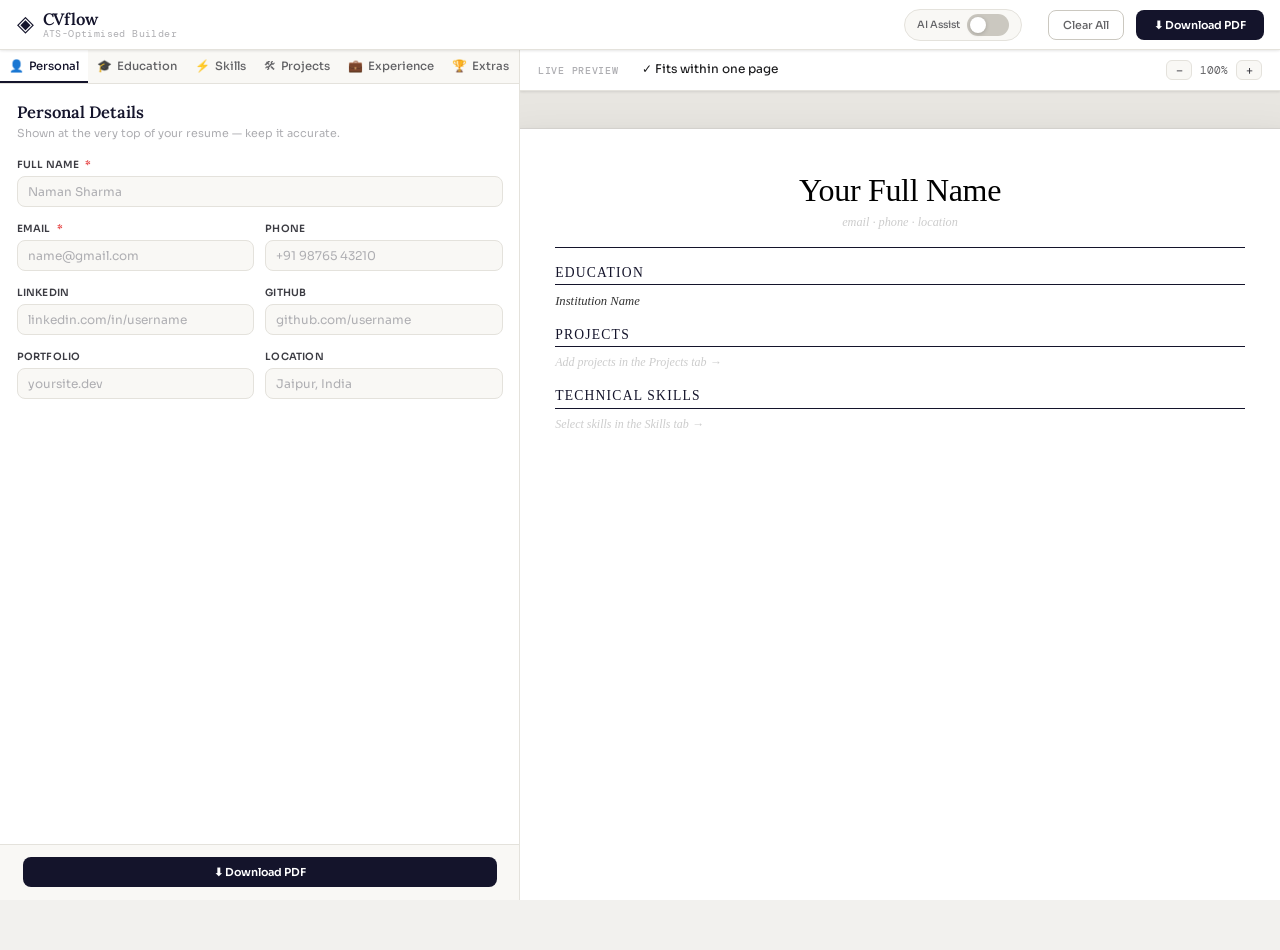
==== commit dd259c62: "course- place swap, info box update, order of layout added" ====
--- a/index.html
+++ b/index.html
@@ -189,10 +189,10 @@
                                                 <p>B.Tech – Information Technology</p>
 
                                                 <p><strong>Class 12:</strong></p>
-                                                <p>CBSE – Class XII (Science)</p>
+                                                <p>Senior Secondary (Class XII), CBSE</p>
 
                                                 <p><strong>Class 10:</strong></p>
-                                                <p>CBSE – Class X</p>
+                                                <p>Secondary (Class X), CBSE</p>
 
                                             </div>
                                         </span>
@@ -212,7 +212,28 @@
                                 </div>
                                 <div class="field-row">
                                     <div class="field">
-                                        <label class="flabel">Score (CGPA / %)</label>
+                                        <div class="info-row">
+                                            <label class="flabel">Score (CGPA / %)</label>
+                                            <span class="info-icon">
+                                                i
+
+                                                <div class="info-box">
+
+                                                    <h4>Score Entry Guide</h4>
+
+                                                    <p><strong>College:</strong></p>
+                                                    <p>CGPA till current Sem if student is not Graduated yet</p>
+                                                    <p>For example: 8.9 CGPA till 5th Sem</p>
+
+                                                    <p><strong>Class 12:</strong></p>
+                                                    <p>92%</p>
+
+                                                    <p><strong>Class 10:</strong></p>
+                                                    <p>94%</p>
+
+                                                </div>
+                                            </span>
+                                        </div>
                                         <input class="finput" name="escore" type="text" placeholder="8.5 CGPA" />
                                     </div>
                                     <div class="field">
@@ -600,6 +621,42 @@
 
                     </div>
 
+
+                    <!--draggable function -->
+
+                    <div class="template-chooser" style="margin-top: 1rem;">
+                        <div class="skill-block-head" style="margin-bottom: 0.75rem;">Section Order</div>
+                        <p class="skill-block-hint">Drag to reorder sections on your resume.</p>
+                        <div id="section-order-list">
+                            <div class="section-order-item" data-section="rv-exp-section">
+                                <span class="drag-handle">⠿</span>
+                                <span>Experience</span>
+                            </div>
+                            <div class="section-order-item" data-section="rv-proj-section">
+                                <span class="drag-handle">⠿</span>
+                                <span>Projects</span>
+                            </div>
+                            <div class="section-order-item" data-section="rv-skills-section">
+                                <span class="drag-handle">⠿</span>
+                                <span>Technical Skills</span>
+                            </div>
+                            <div class="section-order-item" data-section="rv-extras-section">
+                                <span class="drag-handle">⠿</span>
+                                <span>Certifications & Achievements</span>
+                            </div>
+                            <div class="section-order-item" data-section="rv-activities-section">
+                                <span class="drag-handle">⠿</span>
+                                <span>Extracurricular Activities</span>
+                            </div>
+                        </div>
+                    </div>
+
+
+
+
+
+
+
                     <!-- Template Chooser -->
                     <div class="template-chooser">
                         <div class="skill-block-head" style="margin-bottom:1rem;">Resume Template</div>
@@ -720,7 +777,7 @@
                     </section>
 
                     <!-- Projects -->
-                    <section class="rv-section">
+                    <section class="rv-section" id="rv-proj-section">
                         <div class="rv-sec-title">Projects</div>
                         <div class="rv-rule"></div>
                         <div id="rv-proj">
@@ -729,7 +786,7 @@
                     </section>
 
                     <!-- Technical Skills -->
-                    <section class="rv-section">
+                    <section class="rv-section" id="rv-skills-section">
                         <div class="rv-sec-title">Technical Skills</div>
                         <div class="rv-rule"></div>
                         <div id="rv-skills">
--- a/style.css
+++ b/style.css
@@ -809,9 +809,14 @@
   justify-content: space-between;
   align-items: baseline;
 }
-.rv-edu-inst { font-size: 10pt; font-weight: 700; color: #111; }
+.rv-edu-meta {
+  font-size: 8.5pt;
+  color: #555;
+  margin-top: 1px;
+}
+.rv-edu-degree { font-size: 10pt; font-weight: 700; color: #111; }
 .rv-edu-place { font-size: 9pt; color: #555; }
-.rv-edu-degree {
+.rv-edu-inst {
   font-size: 9.5pt;
   color: #333;
   font-style: italic;
@@ -820,7 +825,7 @@
 .rv-edu-courses { font-size: 8.8pt; color: #555; margin-top: 1px; }
 
 /* Project entries */
-.rv-proj-entry { margin-bottom: 11px; line-height: 1;}
+.rv-proj-entry { margin-bottom: 11px; line-height: 1.1;}
 .rv-proj-entry:last-child { margin-bottom: 0; }
 .rv-proj-row {
   display: flex;
@@ -837,8 +842,8 @@
   color: #2a2a2a;
   padding-left: 0px;
   position: relative;
-  line-height: 1.2;
-  margin-bottom: 2.4px;
+  line-height: 1.15;
+  margin-bottom: 5px;
   display: flex;
   align-items: flex-start;
   gap: 5px;
@@ -889,7 +894,7 @@
 .rv-exp-right {
   text-align: right;
 }
-.rv-exp-block {margin-bottom: 10px;line-height: 1.17;}
+.rv-exp-block {margin-bottom: 10px;line-height: 1.2;}
 .rv-exp-company { font-size: 10pt; font-weight: 650; color: #111; margin-top: -1px; margin-bottom: 3px ; }
 .rv-exp-date { font-size: 9pt; color: #555; }
 .rv-exp-role { font-size: 10.5pt; color: #333; font-style: italic;}
@@ -925,8 +930,8 @@
   color: #2a2a2a;
   padding-left: 14px;
   position: relative;
-  line-height: 1.3;
-  margin-bottom: 1.9px;
+  line-height: 1.35;
+  margin-bottom: 2.2px;
 }
 .rv-exp-bullets li::before {
   content: '•';
@@ -1050,7 +1055,7 @@
 .info-icon{
 
     position:relative;
-
+  
     width:20px;
     height:20px;
 
@@ -1110,9 +1115,15 @@
 /* Click support */
 
 .info-box.show{
-    display:block;
-}
-
+    display:block !important;
+}
+.entry-card {
+  overflow: visible;
+}
+
+.fields {
+  overflow: visible;
+}
 
 
 
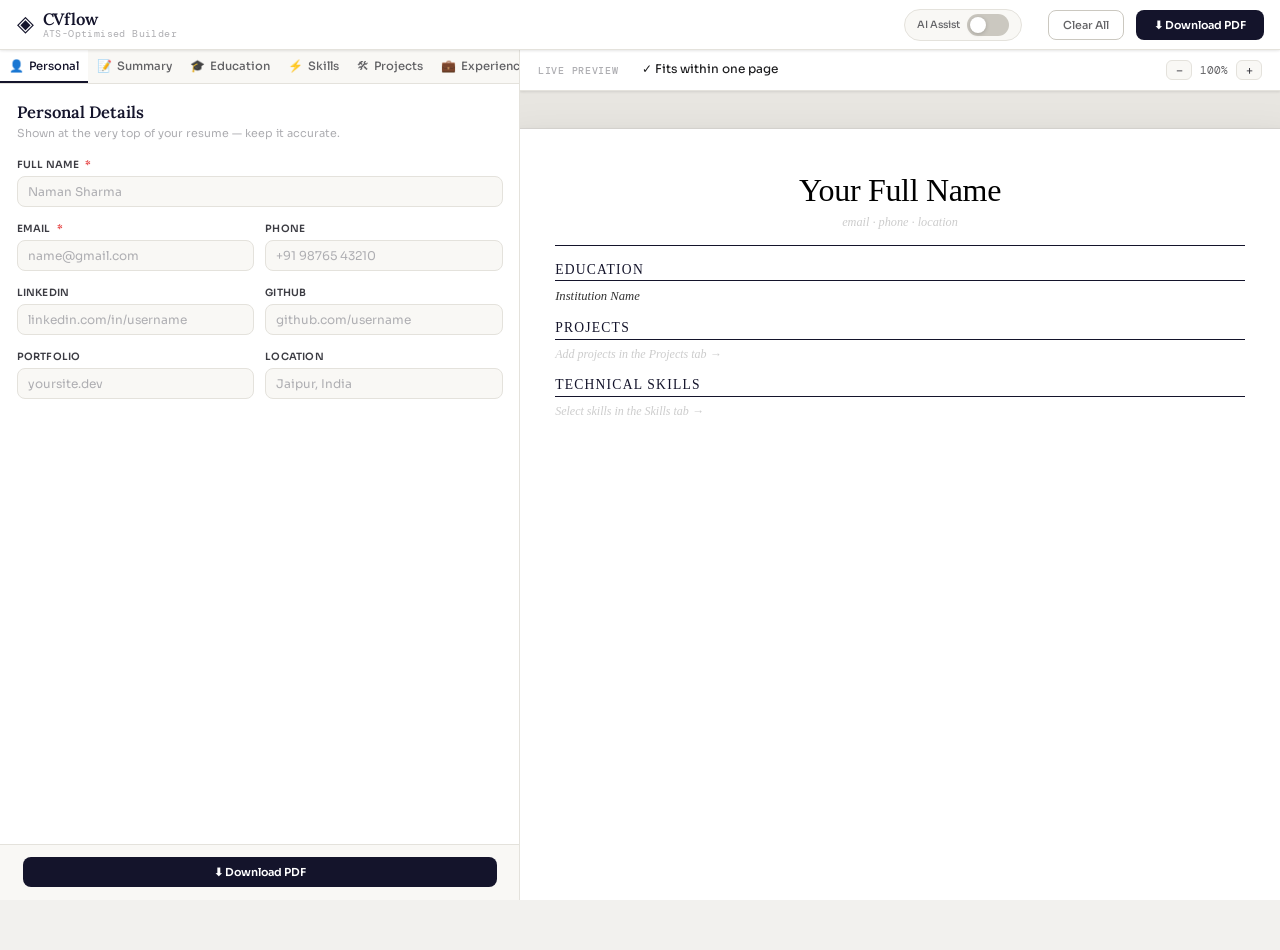
==== commit 10fcaa08: "added whole summary section" ====
--- a/index.html
+++ b/index.html
@@ -80,6 +80,9 @@
             <div class="section-tabs">
                 <button class="stab active" data-tab="personal">
                     <span class="stab-icon">👤</span> Personal
+                </button>
+                <button class="stab" data-tab="summary">
+                    <span class="stab-icon">📝</span> Summary
                 </button>
                 <button class="stab" data-tab="education">
                     <span class="stab-icon">🎓</span> Education
@@ -151,6 +154,43 @@
 
                     </div>
                 </div>
+
+                <!--Summary-->
+
+                <div class="tab-pane" id="pane-summary">
+                    <div class="pane-head">
+                        <h2 class="pane-title">Professional Summary</h2>
+                        <p class="pane-desc">2–3 sentences. Who you are, what you do, what you bring.</p>
+                    </div>
+
+                    <div class="fields">
+                        <div class="field field--full">
+                            <label class="flabel">
+                                Summary
+                                <span class="ai-badge">✦ AI will enhance this</span>
+                            </label>
+                            <textarea class="finput ftextarea" id="f-summary" rows="5"
+                                placeholder="Frontend Developer skilled in React and JavaScript, currently pursuing B.Tech in IT. Passionate about building responsive web applications and contributing to impactful software projects."></textarea>
+                            <div class="summary-word-count" id="summary-word-count">0 words</div>
+
+                            <!-- Formula hint -->
+                            <div class="bullet-formula-box" style="margin-top: 10px;">
+                                <div class="bullet-formula-title">Strong summary formula</div>
+                                <div class="bullet-formula-rule">Role + Skills + Experience Level + Value/Goal</div>
+                                <div class="bullet-formula-example">
+                                    <span class="formula-label">e.g.</span>
+                                    Frontend Developer skilled in React and Node.js, pursuing B.Tech in IT.
+                                    Experienced in building scalable web applications and eager to contribute
+                                    to innovative software teams.
+                                </div>
+                            </div>
+
+                            <!-- ATS feedback -->
+                            <div class="ats-feedback" id="summary-ats-feedback" style="display:none;"></div>
+                        </div>
+                    </div>
+                </div>
+
 
                 <!-- ══ EDUCATION ══ -->
                 <div class="tab-pane" id="pane-education">
@@ -760,6 +800,13 @@
                         </div>
                     </header>
 
+                    <!-- Summary -->
+                    <section class="rv-section rv-section--hidden" id="rv-summary-section">
+                        <div class="rv-sec-title">Professional Summary</div>
+                        <div class="rv-rule"></div>
+                        <div id="rv-summary"></div>
+                    </section>
+
                     <!-- Education -->
                     <section class="rv-section">
                         <div class="rv-sec-title">Education</div>
--- a/style.css
+++ b/style.css
@@ -734,7 +734,7 @@
   font-family: 'Georgia', 'Times New Roman', serif;
   color: #111;
   font-size: 10.5pt;
-  line-height: 1.3;
+  line-height: 1.15;
    width:210mm;
     height:297mm;
     overflow:hidden;
@@ -1533,3 +1533,19 @@
     color: #b45309;
     border: 1px solid #fbbf24;
 }
+
+
+
+/*SUMMARY addons*/
+.summary-word-count {
+  font-size: 11px;
+  color: var(--ink-4);
+  margin-top: 4px;
+  text-align: right;
+}
+.rv-summary-text {
+  font-size: 9.5pt;
+  color: #333;
+  line-height: 1.2;
+  text-align: justify;
+}
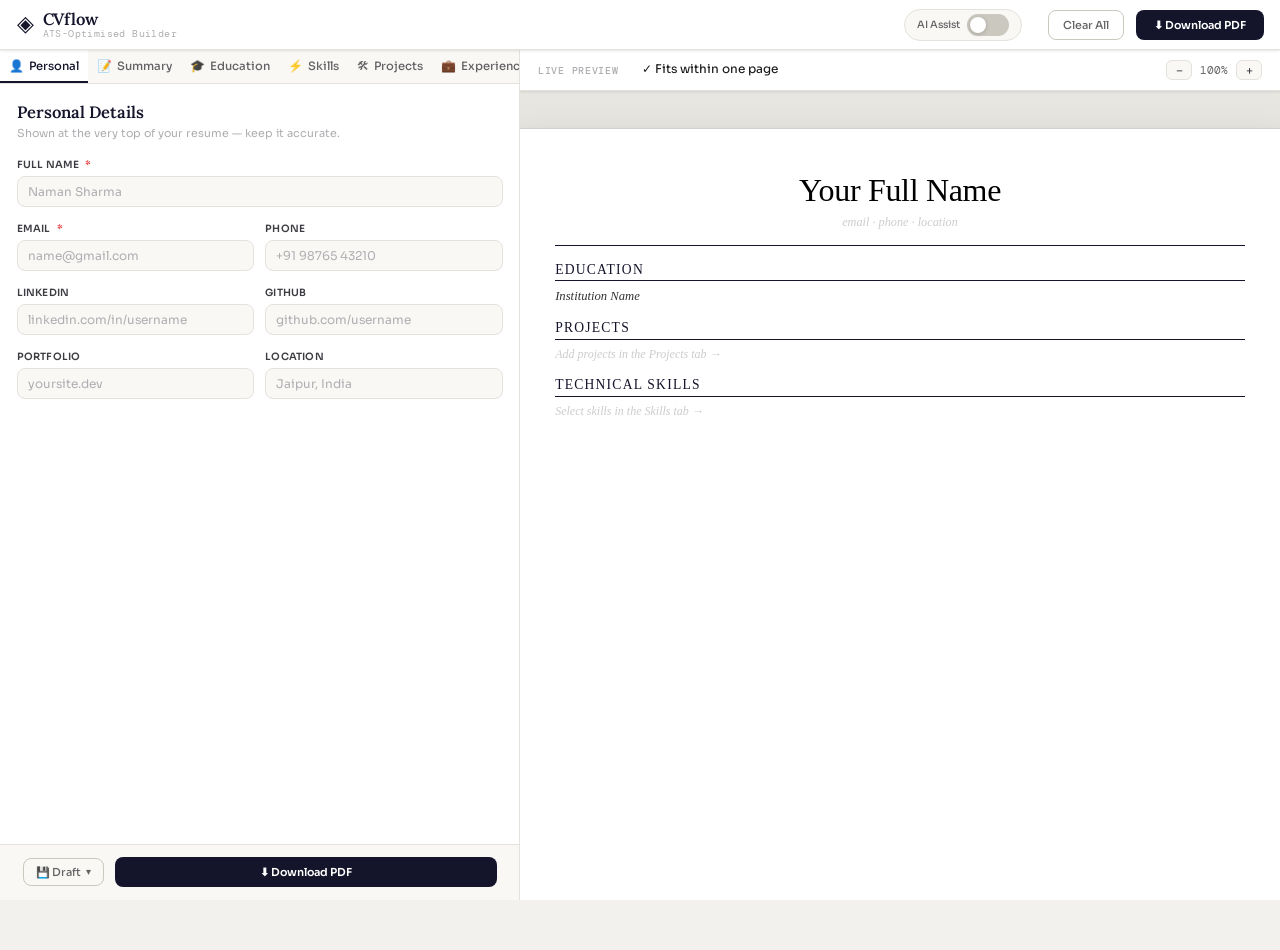
==== commit 38f7c8a8: "added draft feature" ====
--- a/index.html
+++ b/index.html
@@ -749,9 +749,31 @@
 
 
             <!-- Download bar fixed at bottom of form panel -->
+            <!-- Download bar fixed at bottom of form panel -->
             <div class="form-footer">
-                <!-- <button class="btn-ghost btn-sm" id="saveDraft">💾 Save Draft</button> -->
+                <div class="draft-dropdown-wrap">
+                    <button class="btn-ghost btn-sm draft-toggle" id="draftToggle">
+                        💾 Draft <span class="draft-caret">▾</span>
+                    </button>
+                    <div class="draft-menu" id="draftMenu">
+                        <button class="draft-menu-item" id="saveDraft">
+                            <span class="draft-icon">⬆</span>
+                            <div>
+                                <div class="draft-item-title">Save Draft</div>
+                                <div class="draft-item-desc">Export current data as JSON</div>
+                            </div>
+                        </button>
+                        <button class="draft-menu-item" id="importDraft">
+                            <span class="draft-icon">⬇</span>
+                            <div>
+                                <div class="draft-item-title">Import Draft</div>
+                                <div class="draft-item-desc">Load a saved JSON draft</div>
+                            </div>
+                        </button>
+                    </div>
+                </div>
                 <button class="btn-primary btn-full" id="dlBtn">⬇ Download PDF</button>
+                <input type="file" id="draftFileInput" accept=".json" style="display:none;" />
             </div>
 
         </aside>
--- a/style.css
+++ b/style.css
@@ -1547,5 +1547,127 @@
   font-size: 9.5pt;
   color: #333;
   line-height: 1.2;
-  text-align: justify;
+  text-align: left;
+  overflow-wrap: break-word;
+white-space: pre-wrap;
+}
+
+
+
+/*saving draft css*/
+
+
+.draft-dropdown-wrap {
+    position: relative;
+    flex-shrink: 0;
+}
+
+.draft-toggle {
+    display: flex;
+    align-items: center;
+    gap: 5px;
+    white-space: nowrap;
+    font-size: 0.82rem;
+    padding: 8px 12px;
+    cursor: pointer;
+}
+
+.draft-caret {
+    font-size: 0.65rem;
+    transition: transform 0.2s ease;
+}
+
+.draft-dropdown-wrap.open .draft-caret {
+    transform: rotate(180deg);
+}
+
+.draft-menu {
+    position: absolute;
+    bottom: calc(100% + 8px);
+    left: 0;
+    min-width: 210px;
+    background: var(--panel-bg, #fff);
+    border: 1px solid var(--border, #e5e7eb);
+    border-radius: 10px;
+    box-shadow: 0 8px 24px rgba(0,0,0,0.12);
+    padding: 6px;
+    display: none;
+    z-index: 200;
+    animation: draftMenuIn 0.15s ease;
+}
+
+@keyframes draftMenuIn {
+    from { opacity: 0; transform: translateY(6px); }
+    to   { opacity: 1; transform: translateY(0); }
+}
+
+.draft-dropdown-wrap.open .draft-menu {
+    display: flex;
+    flex-direction: column;
+    gap: 2px;
+}
+
+.draft-menu-item {
+    display: flex;
+    align-items: center;
+    gap: 12px;
+    padding: 10px 12px;
+    border: none;
+    background: transparent;
+    border-radius: 7px;
+    cursor: pointer;
+    text-align: left;
+    transition: background 0.15s;
+    width: 100%;
+}
+
+.draft-menu-item:hover {
+    background: var(--chip-bg, #f3f4f6);
+}
+
+.draft-icon {
+    font-size: 1rem;
+    width: 28px;
+    height: 28px;
+    display: flex;
+    align-items: center;
+    justify-content: center;
+    background: var(--chip-bg, #f0f0f0);
+    border-radius: 6px;
+    flex-shrink: 0;
+}
+
+.draft-item-title {
+    font-size: 0.82rem;
+    font-weight: 600;
+    color: var(--text-primary, #111);
+}
+
+.draft-item-desc {
+    font-size: 0.72rem;
+    color: var(--text-muted, #888);
+    margin-top: 1px;
+}
+
+/* Toast for draft feedback */
+.draft-toast {
+    position: fixed;
+    bottom: 72px;
+    left: 50%;
+    transform: translateX(-50%) translateY(10px);
+    background: #111;
+    color: #fff;
+    font-size: 0.8rem;
+    padding: 9px 18px;
+    border-radius: 20px;
+    opacity: 0;
+    pointer-events: none;
+    transition: opacity 0.2s ease, transform 0.2s ease;
+    z-index: 9999;
+    white-space: nowrap;
+}
+
+.draft-toast.show {
+    opacity: 1;
+    transform: translateX(-50%) translateY(0);
 }
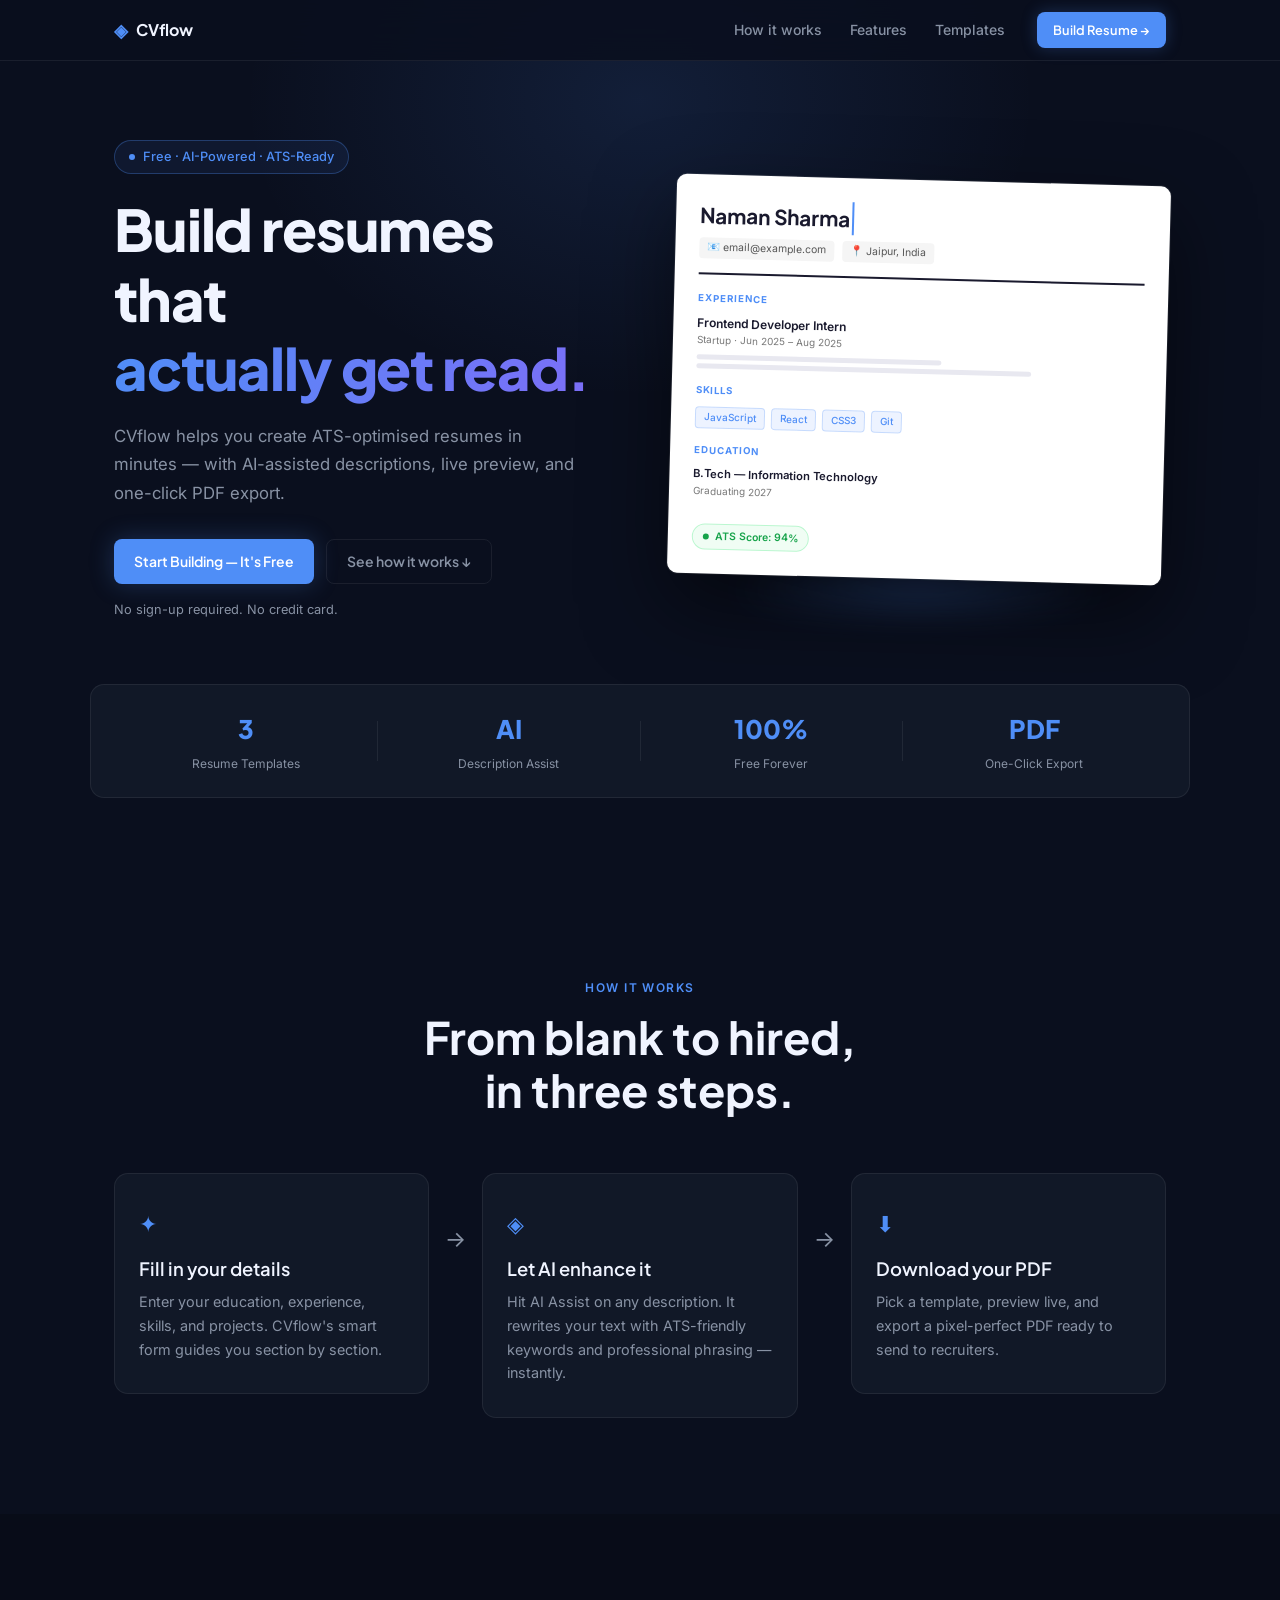
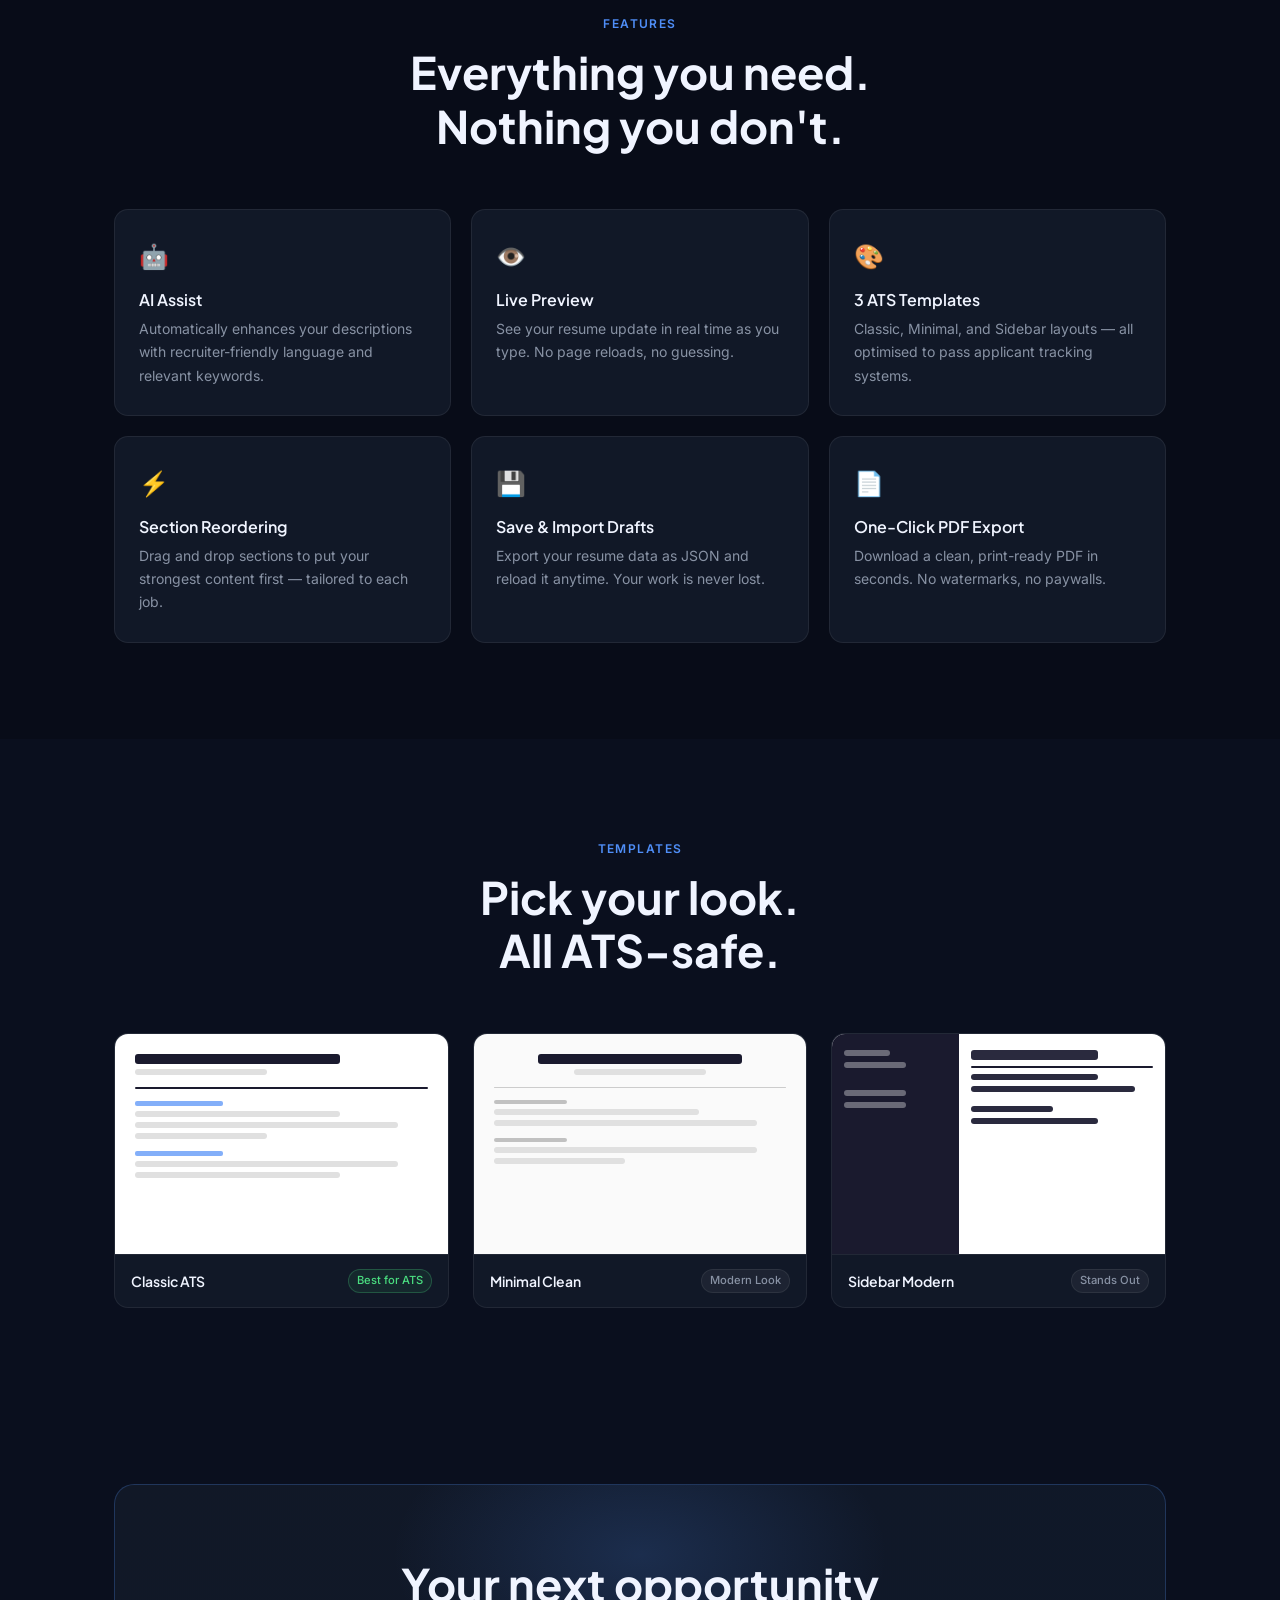
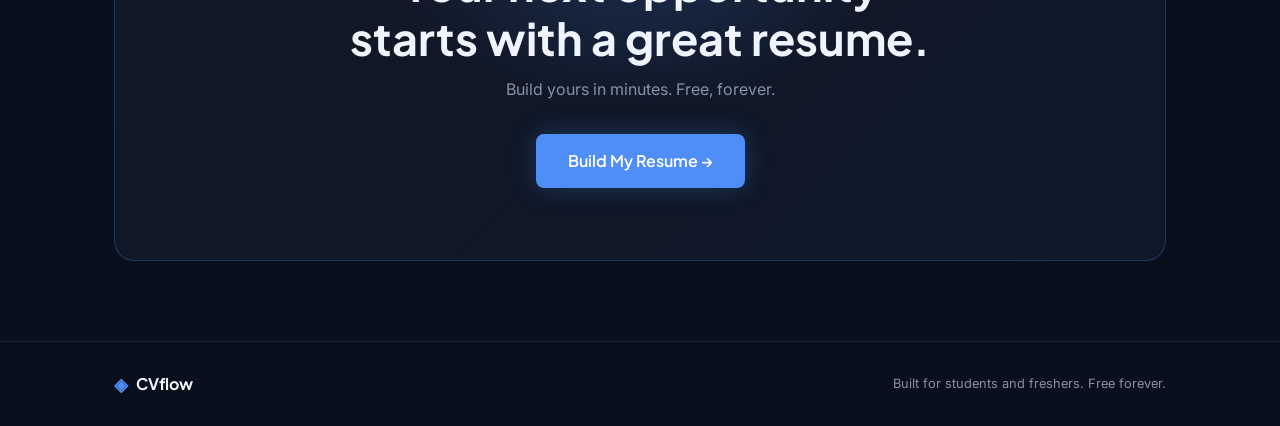
==== commit 571c6ed3: "trying landing page as well" ====
--- a/index.html
+++ b/index.html
@@ -1,899 +1,301 @@
 <!DOCTYPE html>
 <html lang="en">
-
 <head>
-    <meta charset="UTF-8" />
-    <meta name="viewport" content="width=device-width, initial-scale=1.0" />
-    <title>CVflow</title>
-    <link rel="icon" href="CVFlow_favicon.ico" type="image/x-icon">
-    <link rel="stylesheet" href="style.css" />
-    <link rel="preconnect" href="https://fonts.googleapis.com" />
-    <link rel="preconnect" href="https://fonts.gstatic.com" crossorigin />
-    <link
-        href="https://fonts.googleapis.com/css2?family=Sora:wght@300;400;500;600;700&family=DM+Mono:wght@400;500&family=Lora:ital,wght@0,600;1,400&display=swap"
-        rel="stylesheet" />
-    <script src="script.js" defer></script>
+  <meta charset="UTF-8" />
+  <meta name="viewport" content="width=device-width, initial-scale=1.0" />
+  <title>CVFlow — ATS-Optimised Resume Builder</title>
+  <link rel="preconnect" href="https://fonts.googleapis.com" />
+  <link rel="preconnect" href="https://fonts.gstatic.com" crossorigin />
+  <link href="https://fonts.googleapis.com/css2?family=Plus+Jakarta+Sans:wght@400;500;600;700;800&family=Inter:wght@400;500;600&display=swap" rel="stylesheet" />
+  <link rel="stylesheet" href="https://unpkg.com/aos@next/dist/aos.css" />
+  <link rel="stylesheet" href="landing.css" />
 </head>
-
 <body>
 
-    <!-- ╔══════════════════════════════════════════════════════╗
-     ║  NAVBAR                                             ║
-     ╚══════════════════════════════════════════════════════╝ -->
-    <nav class="navbar">
-
-        <div class="nav-brand">
-            <span class="brand-mark">◈</span>
-            <div class="brand-text">
-                <span class="brand-name">CVflow</span>
-                <span class="brand-sub">ATS-Optimised Builder</span>
-            </div>
-        </div>
-
-        <!-- ATS Score Pill -->
-        <!-- <div class="ats-pill">
-            <span class="ats-pill-label">ATS Score</span>
-            <div class="ats-track">
-                <div class="ats-fill" id="atsBar"></div>
-            </div>
-            <span class="ats-value" id="atsScore">0%</span>
-        </div> -->
-
-        <div class="nav-right">
-            <!-- AI Toggle -->
-            <div class="ai-row">
-                <span class="ai-row-label">AI Assist</span>
-                <label class="toggle" title="Enable AI-powered descriptions">
-                    <input type="checkbox" id="aiToggle" />
-                    <span class="toggle-track">
-                        <span class="toggle-thumb"></span>
-                        <span class="toggle-star">✦</span>
-                    </span>
-                </label>
-            </div>
-
-            <button class="btn-ghost" id="clearBtn">Clear All</button>
-            <button class="btn-primary" id="dlBtnPreview">⬇ Download PDF</button>
-        </div>
-
-    </nav>
-
-    <!-- AI Active Notice Toast Notification-->
-    <div class="ai-notice" id="aiNotice">
-        <span class="ai-notice-dot"></span>
-        AI Assist is <strong>on</strong> — descriptions will be enhanced automatically when you click Generate.
-        <button class="ai-notice-dismiss" id="dismissNotice">×</button>
-    </div>
-
-
-    <!-- ╔══════════════════════════════════════════════════════╗
-     ║  APP SHELL                                          ║
-     ╚══════════════════════════════════════════════════════╝ -->
-    <div class="app-shell">
-
-        <!-- ┌─────────────────────────────────────────────────┐
-       │  LEFT — FORM PANEL                              │
-       └─────────────────────────────────────────────────┘ -->
-        <aside class="form-panel" id="formPanel">
-
-            <!-- Section Tabs -->
-            <div class="section-tabs">
-                <button class="stab active" data-tab="personal">
-                    <span class="stab-icon">👤</span> Personal
-                </button>
-                <button class="stab" data-tab="summary">
-                    <span class="stab-icon">📝</span> Summary
-                </button>
-                <button class="stab" data-tab="education">
-                    <span class="stab-icon">🎓</span> Education
-                </button>
-                <button class="stab" data-tab="skills">
-                    <span class="stab-icon">⚡</span> Skills
-                </button>
-                <button class="stab" data-tab="projects">
-                    <span class="stab-icon">🛠</span> Projects
-                </button>
-                <button class="stab" data-tab="experience">
-                    <span class="stab-icon">💼</span> Experience
-                </button>
-                <button class="stab" data-tab="extras">
-                    <span class="stab-icon">🏆</span> Extras
-                </button>
-            </div>
-
-            <!-- Form Content -->
-            <div class="form-scroll">
-
-                <!-- ══ PERSONAL ══ -->
-                <div class="tab-pane active" id="pane-personal">
-                    <div class="pane-head">
-                        <h2 class="pane-title">Personal Details</h2>
-                        <p class="pane-desc">Shown at the very top of your resume — keep it accurate.</p>
-                    </div>
-
-                    <div class="fields">
-
-                        <div class="field field--full">
-                            <label class="flabel">Full Name <span class="req">*</span></label>
-                            <input class="finput" id="f-name" type="text" placeholder="Naman Sharma" />
-                        </div>
-
-                        <div class="field-row">
-                            <div class="field">
-                                <label class="flabel">Email <span class="req">*</span></label>
-                                <input class="finput" id="f-email" type="email" placeholder="name@gmail.com" />
-                            </div>
-                            <div class="field">
-                                <label class="flabel">Phone</label>
-                                <input class="finput" id="f-phone" type="tel" placeholder="+91 98765 43210" />
-                            </div>
-                        </div>
-
-                        <div class="field-row">
-                            <div class="field">
-                                <label class="flabel">LinkedIn</label>
-                                <input class="finput" id="f-linkedin" type="text"
-                                    placeholder="linkedin.com/in/username" />
-                            </div>
-                            <div class="field">
-                                <label class="flabel">GitHub</label>
-                                <input class="finput" id="f-github" type="text" placeholder="github.com/username" />
-                            </div>
-                        </div>
-
-                        <div class="field-row">
-                            <div class="field">
-                                <label class="flabel">Portfolio</label>
-                                <input class="finput" id="f-portfolio" type="text" placeholder="yoursite.dev" />
-                            </div>
-                            <div class="field">
-                                <label class="flabel">Location</label>
-                                <input class="finput" id="f-location" type="text" placeholder="Jaipur, India" />
-                            </div>
-                        </div>
-
-                    </div>
-                </div>
-
-                <!--Summary-->
-
-                <div class="tab-pane" id="pane-summary">
-                    <div class="pane-head">
-                        <h2 class="pane-title">Professional Summary</h2>
-                        <p class="pane-desc">2–3 sentences. Who you are, what you do, what you bring.</p>
-                    </div>
-
-                    <div class="fields">
-                        <div class="field field--full">
-                            <label class="flabel">
-                                Summary
-                                <span class="ai-badge">✦ AI will enhance this</span>
-                            </label>
-                            <textarea class="finput ftextarea" id="f-summary" rows="5"
-                                placeholder="Frontend Developer skilled in React and JavaScript, currently pursuing B.Tech in IT. Passionate about building responsive web applications and contributing to impactful software projects."></textarea>
-                            <div class="summary-word-count" id="summary-word-count">0 words</div>
-
-                            <!-- Formula hint -->
-                            <div class="bullet-formula-box" style="margin-top: 10px;">
-                                <div class="bullet-formula-title">Strong summary formula</div>
-                                <div class="bullet-formula-rule">Role + Skills + Experience Level + Value/Goal</div>
-                                <div class="bullet-formula-example">
-                                    <span class="formula-label">e.g.</span>
-                                    Frontend Developer skilled in React and Node.js, pursuing B.Tech in IT.
-                                    Experienced in building scalable web applications and eager to contribute
-                                    to innovative software teams.
-                                </div>
-                            </div>
-
-                            <!-- ATS feedback -->
-                            <div class="ats-feedback" id="summary-ats-feedback" style="display:none;"></div>
-                        </div>
-                    </div>
-                </div>
-
-
-                <!-- ══ EDUCATION ══ -->
-                <div class="tab-pane" id="pane-education">
-                    <div class="pane-head">
-                        <h2 class="pane-title">Education</h2>
-                        <p class="pane-desc">Most recent first. Include all degrees, 10th and 12th.</p>
-                    </div>
-
-                    <div id="edu-list" class="entry-list"></div>
-
-                    <button class="btn-add" id="addEdu">+ Add Education</button>
-
-                    <template id="tpl-edu">
-                        <div class="entry-card">
-                            <div class="entry-card-bar">
-                                <span class="entry-card-label">EDUCATION ENTRY</span>
-                                <button class="entry-remove">×</button>
-                            </div>
-                            <div class="fields">
-                                <div class="field field--full">
-                                    <label class="flabel">Institution Name <span class="req">*</span></label>
-                                    <input class="finput" name="inst" type="text"
-                                        placeholder="Jaipur Engineering College and Research Center" />
-                                </div>
-                                <div class="field field--full">
-                                    <div class="info-row">
-                                        <label class="flabel">Degree / Course <span class="req">*</span></label>
-                                        <span class="info-icon">
-                                            i
-
-                                            <div class="info-box">
-
-                                                <h4>Education Entry Guide</h4>
-
-                                                <p><strong>College:</strong></p>
-                                                <p>B.Tech – Information Technology</p>
-
-                                                <p><strong>Class 12:</strong></p>
-                                                <p>Senior Secondary (Class XII), CBSE</p>
-
-                                                <p><strong>Class 10:</strong></p>
-                                                <p>Secondary (Class X), CBSE</p>
-
-                                            </div>
-                                        </span>
-                                    </div>
-                                    <input class="finput" name="degree" type="text"
-                                        placeholder="B.Tech – Information Technology" />
-                                </div>
-                                <div class="field-row">
-                                    <div class="field">
-                                        <label class="flabel">Location</label>
-                                        <input class="finput" name="eloc" type="text" placeholder="Jaipur, India" />
-                                    </div>
-                                    <div class="field">
-                                        <label class="flabel">Year / Status</label>
-                                        <input class="finput" name="eyear" type="text" placeholder="Graduating 2027" />
-                                    </div>
-                                </div>
-                                <div class="field-row">
-                                    <div class="field">
-                                        <div class="info-row">
-                                            <label class="flabel">Score (CGPA / %)</label>
-                                            <span class="info-icon">
-                                                i
-
-                                                <div class="info-box">
-
-                                                    <h4>Score Entry Guide</h4>
-
-                                                    <p><strong>College:</strong></p>
-                                                    <p>CGPA till current Sem if student is not Graduated yet</p>
-                                                    <p>For example: 8.9 CGPA till 5th Sem</p>
-
-                                                    <p><strong>Class 12:</strong></p>
-                                                    <p>92%</p>
-
-                                                    <p><strong>Class 10:</strong></p>
-                                                    <p>94%</p>
-
-                                                </div>
-                                            </span>
-                                        </div>
-                                        <input class="finput" name="escore" type="text" placeholder="8.5 CGPA" />
-                                    </div>
-                                    <div class="field">
-                                        <label class="flabel">Relevant Courses</label>
-                                        <input class="finput" name="ecourses" type="text"
-                                            placeholder="DSA, OOP, DBMS, OS" />
-                                    </div>
-                                </div>
-                            </div>
-                        </div>
-                    </template>
-                </div>
-
-
-
-                <!-- ══ SKILLS ══ -->
-                <div class="tab-pane" id="pane-skills">
-                    <div class="pane-head">
-                        <h2 class="pane-title">Skills</h2>
-                        <p class="pane-desc">Build out your skill sections below.</p>
-                    </div>
-
-                    <!-- 1. CUSTOM SKILL GROUPS (input-based, no chips) -->
-                    <div class="skill-block" id="custom-groups-section">
-                        <div class="skill-block-head">Custom Skill Groups</div>
-                        <p class="skill-block-hint">Add your own skill categories (e.g. "Frameworks", "Databases", "Web
-                            Developement"). You
-                            can add multiple groups.</p>
-
-                        <div id="custom-groups-list"></div>
-
-                        <button class="add-group-btn" id="add-group-btn" type="button">
-                            <span>+ Add Skill Group</span>
-                        </button>
-                    </div>
-
-                    <!-- 2. PROGRAMMING LANGUAGES (chip-based) -->
-                    <div class="skill-block">
-                        <div class="skill-block-head">Programming Languages</div>
-                        <div class="chip-pool" id="pool-lang-tech">
-                            <span class="chip" data-cat="lang-tech">JavaScript</span>
-                            <span class="chip" data-cat="lang-tech">TypeScript</span>
-                            <span class="chip" data-cat="lang-tech">Python</span>
-                            <span class="chip" data-cat="lang-tech">Java</span>
-                            <span class="chip" data-cat="lang-tech">C</span>
-                            <span class="chip" data-cat="lang-tech">C++</span>
-                            <span class="chip" data-cat="lang-tech">C#</span>
-                            <span class="chip" data-cat="lang-tech">Go</span>
-                            <span class="chip" data-cat="lang-tech">Rust</span>
-                            <span class="chip" data-cat="lang-tech">PHP</span>
-                            <span class="chip" data-cat="lang-tech">Swift</span>
-                            <span class="chip" data-cat="lang-tech">Kotlin</span>
-                            <span class="chip" data-cat="lang-tech">Ruby</span>
-                            <span class="chip" data-cat="lang-tech">Dart</span>
-                            <span class="chip" data-cat="lang-tech">R</span>
-                            <span class="chip" data-cat="lang-tech">MATLAB</span>
-                            <span class="chip" data-cat="lang-tech">SQL</span>
-                            <span class="chip" data-cat="lang-tech">HTML5</span>
-                            <span class="chip" data-cat="lang-tech">CSS3</span>
-                            <span class="chip" data-cat="lang-tech">Bash</span>
-                        </div>
-                        <input class="finput custom-skill-input" id="custom-lang-tech" type="text"
-                            placeholder="Type a language + press Enter" />
-                        <div class="selected-tags" id="tags-lang-tech"></div>
-                    </div>
-
-                    <!-- 3. TOOLS & PLATFORMS (chip-based) -->
-                    <div class="skill-block">
-                        <div class="skill-block-head">Tools &amp; Platforms</div>
-                        <div class="chip-pool" id="pool-tools">
-                            <span class="chip" data-cat="tools">Git</span>
-                            <span class="chip" data-cat="tools">GitHub</span>
-                            <span class="chip" data-cat="tools">GitLab</span>
-                            <span class="chip" data-cat="tools">Docker</span>
-                            <span class="chip" data-cat="tools">Kubernetes</span>
-                            <span class="chip" data-cat="tools">AWS</span>
-                            <span class="chip" data-cat="tools">Azure</span>
-                            <span class="chip" data-cat="tools">Firebase</span>
-                            <span class="chip" data-cat="tools">Figma</span>
-                            <span class="chip" data-cat="tools">Android Studio</span>
-                            <span class="chip" data-cat="tools">Xcode</span>
-                            <span class="chip" data-cat="tools">Postman</span>
-                            <span class="chip" data-cat="tools">SQLite</span>
-                            <span class="chip" data-cat="tools">MongoDB Atlas</span>
-                            <span class="chip" data-cat="tools">Linux</span>
-                            <span class="chip" data-cat="tools">Vercel</span>
-                            <span class="chip" data-cat="tools">Netlify</span>
-                            <span class="chip" data-cat="tools">Jira</span>
-                            <span class="chip" data-cat="tools">Notion</span>
-                        </div>
-                        <input class="finput custom-skill-input" id="custom-tools" type="text"
-                            placeholder="Type a tool + press Enter" />
-                        <div class="selected-tags" id="tags-tools"></div>
-                    </div>
-
-                    <!-- 4. SOFT SKILLS (chip-based) -->
-                    <div class="skill-block" style="border-bottom:none;margin-bottom:0;padding-bottom:0;">
-                        <div class="skill-block-head">Soft Skills</div>
-                        <div class="chip-pool" id="pool-soft">
-                            <span class="chip" data-cat="soft">Problem Solving</span>
-                            <span class="chip" data-cat="soft">Leadership</span>
-                            <span class="chip" data-cat="soft">Team Collaboration</span>
-                            <span class="chip" data-cat="soft">Communication</span>
-                            <span class="chip" data-cat="soft">Time Management</span>
-                            <span class="chip" data-cat="soft">Critical Thinking</span>
-                            <span class="chip" data-cat="soft">Adaptability</span>
-                            <span class="chip" data-cat="soft">Self-Learning</span>
-                            <span class="chip" data-cat="soft">Attention to Detail</span>
-                            <span class="chip" data-cat="soft">Creativity</span>
-                        </div>
-                        <input class="finput custom-skill-input" id="custom-soft" type="text"
-                            placeholder="Type a skill + press Enter" />
-                        <div class="selected-tags" id="tags-soft"></div>
-                    </div>
-                </div>
-
-
-                <!-- ══ PROJECTS ══ -->
-
-                <div class="tab-pane" id="pane-projects">
-                    <div class="pane-head">
-                        <h2 class="pane-title">Projects</h2>
-                        <p class="pane-desc">2–4 projects ideal. Your strongest ones first.</p>
-                    </div>
-
-                    <div id="proj-list" class="entry-list"></div>
-                    <button class="btn-add" id="addProj">+ Add Project</button>
-
-                    <template id="tpl-proj">
-                        <div class="entry-card">
-                            <div class="entry-card-bar">
-                                <span class="entry-card-label">PROJECT</span>
-                                <button class="entry-remove">×</button>
-                            </div>
-                            <div class="fields">
-
-                                <!-- Row 1: Name + Link -->
-                                <div class="field-row">
-                                    <div class="field">
-                                        <label class="flabel">Project Name <span class="req">*</span></label>
-                                        <input class="finput" name="pname" type="text"
-                                            placeholder="DSA Progress Tracker" />
-                                    </div>
-                                    <div class="field">
-                                        <label class="flabel">GitHub / Live Link</label>
-                                        <input class="finput" name="plink" type="text"
-                                            placeholder="github.com/you/project" />
-                                    </div>
-                                </div>
-
-                                <!-- Tech Stack chip system -->
-                                <div class="field field--full">
-                                    <label class="flabel">Tech Stack</label>
-                                    <div class="chip-pool proj-stack-pool">
-                                        <span class="chip" data-cat="stack">HTML5</span>
-                                        <span class="chip" data-cat="stack">CSS3</span>
-                                        <span class="chip" data-cat="stack">JavaScript</span>
-                                        <span class="chip" data-cat="stack">TypeScript</span>
-                                        <span class="chip" data-cat="stack">React.js</span>
-                                        <span class="chip" data-cat="stack">Next.js</span>
-                                        <span class="chip" data-cat="stack">Node.js</span>
-                                        <span class="chip" data-cat="stack">Express.js</span>
-                                        <span class="chip" data-cat="stack">MongoDB</span>
-                                        <span class="chip" data-cat="stack">MySQL</span>
-                                        <span class="chip" data-cat="stack">PostgreSQL</span>
-                                        <span class="chip" data-cat="stack">Firebase</span>
-                                        <span class="chip" data-cat="stack">Tailwind CSS</span>
-                                        <span class="chip" data-cat="stack">Python</span>
-                                        <span class="chip" data-cat="stack">Django</span>
-                                        <span class="chip" data-cat="stack">Flask</span>
-                                        <span class="chip" data-cat="stack">Java</span>
-                                        <span class="chip" data-cat="stack">Spring Boot</span>
-                                        <span class="chip" data-cat="stack">Docker</span>
-                                        <span class="chip" data-cat="stack">AWS</span>
-                                        <span class="chip" data-cat="stack">REST API</span>
-                                        <span class="chip" data-cat="stack">localStorage</span>
-                                        <span class="chip" data-cat="stack">SQLite</span>
-                                    </div>
-                                    <input class="finput custom-skill-input proj-stack-input" type="text"
-                                        placeholder="Type a technology + press Enter" />
-                                    <div class="selected-tags proj-stack-tags"></div>
-                                </div>
-
-                                <!-- Improvement X: Bullet Builder -->
-                                <div class="field field--full">
-                                    <label class="flabel">
-                                        Project Description
-                                        <span class="ai-badge">✦ AI will enhance this</span>
-                                    </label>
-
-                                    <!-- Verb chips -->
-                                    <div class="verb-chips">
-                                        <span class="verb-chip">Developed</span>
-                                        <span class="verb-chip">Built</span>
-                                        <span class="verb-chip">Implemented</span>
-                                        <span class="verb-chip">Designed</span>
-                                        <span class="verb-chip">Optimized</span>
-                                        <span class="verb-chip">Integrated</span>
-                                        <span class="verb-chip">Engineered</span>
-                                        <span class="verb-chip">Automated</span>
-                                    </div>
-
-                                    <!-- Bullet inputs list -->
-                                    <div class="bullet-list"></div>
-
-                                    <div class="bullet-footer">
-                                        <button class="btn-add-bullet" type="button">+ Add Bullet</button>
-                                        <span class="bullet-counter">0 bullets</span>
-                                    </div>
-                                    <div class="bullet-formula-box">
-                                        <div class="bullet-formula-title">Strong project bullet formula</div>
-                                        <div class="bullet-formula-rule">Action + What you built + Technology +
-                                            Impact/Scale</div>
-                                        <div class="bullet-formula-example">
-                                            <span class="formula-label">e.g.</span>
-                                            Engineered a full-stack expense tracker using React and Node.js,
-                                            supporting real-time CRUD operations and deployed to 200+ active users.
-                                        </div>
-                                    </div>
-                                    <!-- ATS optimizer -->
-                                    <div class="ats-feedback" style="display:none;"></div>
-                                </div>
-
-                            </div>
-                        </div>
-                    </template>
-                </div>
-
-
-
-                <!-- ══ EXPERIENCE ══ -->
-
-
-                <!-- ══ EXPERIENCE ══ -->
-                <div class="tab-pane" id="pane-experience">
-                    <div class="pane-head">
-                        <h2 class="pane-title">Experience</h2>
-                        <p class="pane-desc">Internships, freelance, part-time — all count.</p>
-                    </div>
-
-                    <div id="exp-list" class="entry-list"></div>
-                    <button class="btn-add" id="addExp">+ Add Experience</button>
-
-                    <template id="tpl-exp">
-                        <div class="entry-card">
-                            <div class="entry-card-bar">
-                                <span class="entry-card-label">EXPERIENCE</span>
-                                <button class="entry-remove">×</button>
-                            </div>
-                            <div class="fields">
-
-                                <!-- Row 1: Company + Role -->
-                                <div class="field-row">
-                                    <div class="field">
-                                        <label class="flabel">Company <span class="req">*</span></label>
-                                        <input class="finput" name="ecomp" type="text"
-                                            placeholder="Google / Startup XYZ" />
-                                    </div>
-                                    <div class="field">
-                                        <label class="flabel">Role <span class="req">*</span></label>
-                                        <input class="finput" name="erole" type="text" placeholder="Frontend Intern" />
-                                    </div>
-                                </div>
-
-                                <!-- Row 2: Dates + Location -->
-                                <div class="field-row">
-                                    <div class="field">
-                                        <label class="flabel">Start</label>
-                                        <input class="finput" name="estart" type="text" placeholder="Jun 2024" />
-                                    </div>
-                                    <div class="field">
-                                        <label class="flabel">End</label>
-                                        <input class="finput" name="eend" type="text"
-                                            placeholder="Aug 2024 / Present" />
-                                    </div>
-                                    <div class="field">
-                                        <label class="flabel">Location</label>
-                                        <input class="finput" name="eloc2" type="text" placeholder="Remote" />
-                                    </div>
-                                </div>
-
-                                <!-- Responsibilities: Improvement X bullet builder -->
-                                <div class="field field--full">
-                                    <label class="flabel">
-                                        Responsibilities
-                                        <span class="ai-badge">✦ AI will enhance this</span>
-                                    </label>
-
-                                    <!-- Improvement 1: Verb chips -->
-                                    <div class="verb-chips">
-                                        <span class="verb-chip">Developed</span>
-                                        <span class="verb-chip">Implemented</span>
-                                        <span class="verb-chip">Optimized</span>
-                                        <span class="verb-chip">Collaborated</span>
-                                        <span class="verb-chip">Built</span>
-                                        <span class="verb-chip">Designed</span>
-                                        <span class="verb-chip">Automated</span>
-                                        <span class="verb-chip">Engineered</span>
-                                    </div>
-
-                                    <!-- Bullet inputs -->
-                                    <div class="bullet-list"></div>
-                                    <div class="bullet-footer">
-                                        <button class="btn-add-bullet" type="button">+ Add Bullet</button>
-                                        <span class="bullet-counter">0 bullets</span>
-                                    </div>
-
-                                    <!-- Improvement 3: Strong bullet formula hint -->
-                                    <div class="bullet-formula-box">
-                                        <div class="bullet-formula-title">Strong bullet formula</div>
-                                        <div class="bullet-formula-rule">Action + Task + Technology + Outcome</div>
-                                        <div class="bullet-formula-example">
-                                            <span class="formula-label">e.g.</span>
-                                            Developed a user analytics dashboard using React and Chart.js,
-                                            enabling real-time visualization of customer engagement metrics.
-                                        </div>
-                                    </div>
-
-                                    <!-- Improvement 4: ATS health feedback -->
-                                    <div class="ats-feedback" style="display:none;"></div>
-                                </div>
-
-                            </div>
-                        </div>
-                    </template>
-                </div>
-
-
-
-                <!-- ══ EXTRAS ══ -->
-
-                <div class="tab-pane" id="pane-extras">
-                    <div class="pane-head">
-                        <h2 class="pane-title">Extras</h2>
-                        <p class="pane-desc">Certifications, achievements, competitive coding, activities.</p>
-                    </div>
-
-                    <div class="fields">
-
-                        <!-- Certifications -->
-                        <div class="field field--full">
-                            <label class="flabel">Certifications</label>
-                            <textarea class="finput ftextarea" id="f-certs" rows="3"
-                                placeholder="JavaScript (Basic) — HackerRank, 2025&#10;AWS Cloud Practitioner — Amazon, 2025"></textarea>
-                            <span class="fhint">One per line</span>
-                            <div class="formula-box">
-                                <div class="formula-box-title">Format</div>
-                                <div class="formula-box-rule">Certification Name — Issuer, Year</div>
-                                <div class="formula-box-examples">
-                                    <span class="formula-eg">JavaScript (Basic) — HackerRank, 2025</span>
-                                    <span class="formula-eg">AWS Cloud Practitioner — Amazon, 2025</span>
-                                </div>
-                            </div>
-                        </div>
-
-                        <!-- Achievements -->
-                        <div class="field field--full">
-                            <label class="flabel">Achievements / Awards</label>
-                            <textarea class="finput ftextarea" id="f-awards" rows="3"
-                                placeholder="Smart India Hackathon — Top 5 among 200+ teams&#10;Best Project Award — Annual Tech Fest, VIT (2024)"></textarea>
-                            <div class="formula-box formula-box--amber">
-                                <div class="formula-box-title">Achievement Formula</div>
-                                <div class="formula-box-rule">Achievement + Rank/Result + Context</div>
-                                <div class="formula-box-examples">
-                                    <span class="formula-eg">Smart India Hackathon — Top 5 among 200+ teams</span>
-                                    <span class="formula-eg">Won Best Project Award at Annual Tech Fest among 80+
-                                        entries</span>
-                                </div>
-                            </div>
-                        </div>
-
-                        <!-- Competitive Coding -->
-                        <div class="field field--full">
-                            <label class="flabel">Competitive Coding</label>
-                            <input class="finput" id="f-coding" type="text"
-                                placeholder="Solved 200+ problems on LeetCode (Arrays, Strings, DP, Trees)" />
-                        </div>
-
-                        <!-- Extracurricular -->
-                        <div class="field field--full">
-                            <label class="flabel">Extracurricular Activities</label>
-                            <textarea class="finput ftextarea" id="f-extra" rows="2"
-                                placeholder="Swimming — 1st Place, District-Level Tournament (2024)&#10;Basketball — Member of championship-winning team, Inter-College Tournament (2024)"></textarea>
-                        </div>
-
-                    </div>
-
-
-                    <!--draggable function -->
-
-                    <div class="template-chooser" style="margin-top: 1rem;">
-                        <div class="skill-block-head" style="margin-bottom: 0.75rem;">Section Order</div>
-                        <p class="skill-block-hint">Drag to reorder sections on your resume.</p>
-                        <div id="section-order-list">
-                            <div class="section-order-item" data-section="rv-exp-section">
-                                <span class="drag-handle">⠿</span>
-                                <span>Experience</span>
-                            </div>
-                            <div class="section-order-item" data-section="rv-proj-section">
-                                <span class="drag-handle">⠿</span>
-                                <span>Projects</span>
-                            </div>
-                            <div class="section-order-item" data-section="rv-skills-section">
-                                <span class="drag-handle">⠿</span>
-                                <span>Technical Skills</span>
-                            </div>
-                            <div class="section-order-item" data-section="rv-extras-section">
-                                <span class="drag-handle">⠿</span>
-                                <span>Certifications & Achievements</span>
-                            </div>
-                            <div class="section-order-item" data-section="rv-activities-section">
-                                <span class="drag-handle">⠿</span>
-                                <span>Extracurricular Activities</span>
-                            </div>
-                        </div>
-                    </div>
-
-
-
-
-
-
-
-                    <!-- Template Chooser -->
-                    <div class="template-chooser">
-                        <div class="skill-block-head" style="margin-bottom:1rem;">Resume Template</div>
-                        <div class="tpl-row">
-                            <button class="tpl-opt active" data-tpl="classic">
-                                <div class="tpl-preview">
-                                    <div class="tp-hbar"></div>
-                                    <div class="tp-rule"></div>
-                                    <div class="tp-lines">
-                                        <div class="tp-l tp-l--80"></div>
-                                        <div class="tp-l tp-l--55"></div>
-                                        <div class="tp-l tp-l--70"></div>
-                                    </div>
-                                </div>
-                                <span class="tpl-label">Classic</span>
-                                <span class="tpl-tag">ATS Best</span>
-                            </button>
-
-                            <button class="tpl-opt" data-tpl="minimal">
-                                <div class="tpl-preview tpl-preview--minimal">
-                                    <div class="tp-accent-bar"></div>
-                                    <div class="tp-lines tp-lines--padded">
-                                        <div class="tp-l tp-l--80"></div>
-                                        <div class="tp-l tp-l--50"></div>
-                                        <div class="tp-l tp-l--65"></div>
-                                    </div>
-                                </div>
-                                <span class="tpl-label">Minimal</span>
-                                <span class="tpl-tag tpl-tag--blue">Clean</span>
-                            </button>
-
-                            <button class="tpl-opt" data-tpl="sidebar">
-                                <div class="tpl-preview tpl-preview--sidebar">
-                                    <div class="tp-sidebar-col"></div>
-                                    <div class="tp-lines">
-                                        <div class="tp-l tp-l--80"></div>
-                                        <div class="tp-l tp-l--50"></div>
-                                        <div class="tp-l tp-l--70"></div>
-                                    </div>
-                                </div>
-                                <span class="tpl-label">Sidebar</span>
-                                <span class="tpl-tag tpl-tag--purple">Modern</span>
-                            </button>
-                        </div>
-                    </div>
-
-                </div>
-            </div><!-- /form-scroll -->
-
-
-
-            <!-- Download bar fixed at bottom of form panel -->
-            <!-- Download bar fixed at bottom of form panel -->
-            <div class="form-footer">
-                <div class="draft-dropdown-wrap">
-                    <button class="btn-ghost btn-sm draft-toggle" id="draftToggle">
-                        💾 Draft <span class="draft-caret">▾</span>
-                    </button>
-                    <div class="draft-menu" id="draftMenu">
-                        <button class="draft-menu-item" id="saveDraft">
-                            <span class="draft-icon">⬆</span>
-                            <div>
-                                <div class="draft-item-title">Save Draft</div>
-                                <div class="draft-item-desc">Export current data as JSON</div>
-                            </div>
-                        </button>
-                        <button class="draft-menu-item" id="importDraft">
-                            <span class="draft-icon">⬇</span>
-                            <div>
-                                <div class="draft-item-title">Import Draft</div>
-                                <div class="draft-item-desc">Load a saved JSON draft</div>
-                            </div>
-                        </button>
-                    </div>
-                </div>
-                <button class="btn-primary btn-full" id="dlBtn">⬇ Download PDF</button>
-                <input type="file" id="draftFileInput" accept=".json" style="display:none;" />
-            </div>
-
-        </aside>
-
-        <!-- ┌─────────────────────────────────────────────────┐
-       │  RIGHT — LIVE PREVIEW                           │
-       └─────────────────────────────────────────────────┘ -->
-        <section class="preview-panel" id="previewPanel">
-
-            <div class="preview-bar">
-                <span class="preview-bar-label">Live Preview</span>
-                <div id="overflow-warning" class="overflow-warning"></div>
-                <div class="zoom-controls">
-                    <button class="zoom-btn" id="zoomOut" title="Zoom out">−</button>
-                    <span class="zoom-val" id="zoomVal">90%</span>
-                    <button class="zoom-btn" id="zoomIn" title="Zoom in">+</button>
-                    <!-- <button class="zoom-btn zoom-fit" id="zoomFit" title="Fit">⊡</button> -->
-                </div>
-                <!-- <button class="btn-primary btn-sm" id="dlBtnPreview">⬇ PDF</button> -->
-            </div>
-
-
-
-            <div class="preview-canvas" id="previewCanvas">
-
-                <div class="a4" id="resumeDoc">
-
-                    <!-- ══════════════════════════════════════
-             RESUME — CLASSIC TEMPLATE OUTPUT
-        ══════════════════════════════════════ -->
-
-                    <!-- Header -->
-                    <header class="rv-header">
-                        <h1 class="rv-name" id="rv-name">Your Full Name</h1>
-                        <div class="rv-contacts" id="rv-contacts">
-                            <a id="rv-email">email@example.com</a>
-                            <span class="rv-sep">|</span>
-                            <span id="rv-phone">+91 00000 00000</span>
-                            <span class="rv-sep">|</span>
-                            <span id="rv-location">City, India</span>
-                        </div>
-                        <div class="rv-links" id="rv-links">
-                            <a id="rv-linkedin" class="rv-link-item"></a>
-                            <a id="rv-github" class="rv-link-item"></a>
-                            <a id="rv-portfolio" class="rv-link-item"></a>
-                        </div>
-                    </header>
-
-                    <!-- Summary -->
-                    <section class="rv-section rv-section--hidden" id="rv-summary-section">
-                        <div class="rv-sec-title">Professional Summary</div>
-                        <div class="rv-rule"></div>
-                        <div id="rv-summary"></div>
-                    </section>
-
-                    <!-- Education -->
-                    <section class="rv-section">
-                        <div class="rv-sec-title">Education</div>
-                        <div class="rv-rule"></div>
-                        <div id="rv-edu">
-                            <p class="rv-empty">Fill in the Education tab →</p>
-                        </div>
-                    </section>
-
-                    <!-- Experience (hidden until filled) -->
-                    <section class="rv-section rv-section--hidden" id="rv-exp-section">
-                        <div class="rv-sec-title">Experience</div>
-                        <div class="rv-rule"></div>
-                        <div id="rv-exp"></div>
-                    </section>
-
-                    <!-- Projects -->
-                    <section class="rv-section" id="rv-proj-section">
-                        <div class="rv-sec-title">Projects</div>
-                        <div class="rv-rule"></div>
-                        <div id="rv-proj">
-                            <p class="rv-empty">Fill in the Projects tab →</p>
-                        </div>
-                    </section>
-
-                    <!-- Technical Skills -->
-                    <section class="rv-section" id="rv-skills-section">
-                        <div class="rv-sec-title">Technical Skills</div>
-                        <div class="rv-rule"></div>
-                        <div id="rv-skills">
-                            <p class="rv-empty">Select skills in the Skills tab →</p>
-                        </div>
-                    </section>
-
-
-                    <!-- Certifications & Achievements -->
-                    <section class="rv-section rv-section--hidden" id="rv-extras-section">
-                        <div class="rv-sec-title">Certifications &amp; Achievements</div>
-                        <div class="rv-rule"></div>
-                        <div id="rv-extras"></div>
-                    </section>
-
-                    <!-- Extracurricular Activities -->
-                    <section class="rv-section rv-section--hidden" id="rv-activities-section">
-                        <div class="rv-sec-title">Extracurricular Activities</div>
-                        <div class="rv-rule"></div>
-                        <div id="rv-activities"></div>
-                    </section>
-
-                </div><!-- /resumeDoc -->
-            </div><!-- /previewCanvas -->
-
-        </section>
-
-    </div><!-- /app-shell -->
-
-    <!-- Mobile Bottom Nav -->
-    <div class="mob-bar">
-        <button class="mob-tab active" data-panel="form">✎ Form</button>
-        <button class="mob-tab" data-panel="preview">◧ Preview</button>
-        <button class="mob-dl">⬇ PDF</button>
-    </div>
-
-    <div id="resume-print" aria-hidden="true"></div>
-
+  <!-- NAV -->
+  <nav class="nav">
+    <div class="nav-inner">
+      <a href="#" class="nav-logo">
+        <span class="logo-mark">◈</span>
+        CVflow
+      </a>
+      <div class="nav-links">
+        <a href="#how">How it works</a>
+        <a href="#features">Features</a>
+        <a href="#templates">Templates</a>
+      </div>
+      <a href="./editor.html" class="btn btn-sm">Build Resume →</a>
+    </div>
+  </nav>
+
+  <!-- HERO -->
+  <section class="hero">
+    <div class="hero-inner">
+      <div class="hero-text">
+        <div class="hero-badge" data-aos="fade-down" data-aos-duration="600">
+          <span class="badge-dot"></span>
+          Free · AI-Powered · ATS-Ready
+        </div>
+        <h1 class="hero-title" data-aos="fade-up" data-aos-duration="700" data-aos-delay="100">
+          Build resumes that<br />
+          <span class="gradient-text">actually get read.</span>
+        </h1>
+        <p class="hero-sub" data-aos="fade-up" data-aos-duration="700" data-aos-delay="200">
+          CVflow helps you create ATS-optimised resumes in minutes —
+          with AI-assisted descriptions, live preview, and one-click PDF export.
+        </p>
+        <div class="hero-actions" data-aos="fade-up" data-aos-duration="600" data-aos-delay="350">
+          <a href="./editor.html" class="btn btn-primary">Start Building — It's Free</a>
+          <a href="#how" class="btn btn-ghost">See how it works ↓</a>
+        </div>
+        <p class="hero-note" data-aos="fade-up" data-aos-duration="500" data-aos-delay="450">
+          No sign-up required. No credit card.
+        </p>
+      </div>
+
+      <div class="hero-visual" data-aos="fade-left" data-aos-duration="800" data-aos-delay="200">
+        <div class="resume-card">
+          <div class="resume-header">
+            <div class="resume-name" id="typedName"></div>
+            <div class="resume-contact">
+              <span class="contact-pill">📧 email@example.com</span>
+              <span class="contact-pill">📍 Jaipur, India</span>
+            </div>
+          </div>
+          <div class="resume-section">
+            <div class="section-label">Experience</div>
+            <div class="resume-item">
+              <div class="item-title">Frontend Developer Intern</div>
+              <div class="item-sub">Startup · Jun 2025 – Aug 2025</div>
+              <div class="item-line short"></div>
+              <div class="item-line medium"></div>
+            </div>
+          </div>
+          <div class="resume-section">
+            <div class="section-label">Skills</div>
+            <div class="skills-row">
+              <span class="skill-tag">JavaScript</span>
+              <span class="skill-tag">React</span>
+              <span class="skill-tag">CSS3</span>
+              <span class="skill-tag">Git</span>
+            </div>
+          </div>
+          <div class="resume-section">
+            <div class="section-label">Education</div>
+            <div class="item-title small">B.Tech — Information Technology</div>
+            <div class="item-sub">Graduating 2027</div>
+          </div>
+          <div class="ats-badge">
+            <span class="ats-dot"></span>
+            ATS Score: 94%
+          </div>
+        </div>
+        <div class="card-glow"></div>
+      </div>
+    </div>
+
+    <div class="hero-stats" data-aos="fade-up" data-aos-duration="600" data-aos-delay="500">
+      <div class="stat">
+        <span class="stat-num">3</span>
+        <span class="stat-label">Resume Templates</span>
+      </div>
+      <div class="stat-div"></div>
+      <div class="stat">
+        <span class="stat-num">AI</span>
+        <span class="stat-label">Description Assist</span>
+      </div>
+      <div class="stat-div"></div>
+      <div class="stat">
+        <span class="stat-num">100%</span>
+        <span class="stat-label">Free Forever</span>
+      </div>
+      <div class="stat-div"></div>
+      <div class="stat">
+        <span class="stat-num">PDF</span>
+        <span class="stat-label">One-Click Export</span>
+      </div>
+    </div>
+  </section>
+
+  <!-- HOW IT WORKS -->
+  <section class="section" id="how">
+    <div class="container">
+      <div class="section-header" data-aos="fade-up">
+        <span class="eyebrow">How it works</span>
+        <h2>From blank to hired,<br />in three steps.</h2>
+      </div>
+      <div class="steps">
+        <div class="step" data-aos="fade-up" data-aos-delay="0">
+          <div class="step-icon">✦</div>
+          <h3>Fill in your details</h3>
+          <p>Enter your education, experience, skills, and projects. CVflow's smart form guides you section by section.</p>
+        </div>
+        <div class="step-arrow" data-aos="fade-up" data-aos-delay="100">→</div>
+        <div class="step" data-aos="fade-up" data-aos-delay="150">
+          <div class="step-icon">◈</div>
+          <h3>Let AI enhance it</h3>
+          <p>Hit AI Assist on any description. It rewrites your text with ATS-friendly keywords and professional phrasing — instantly.</p>
+        </div>
+        <div class="step-arrow" data-aos="fade-up" data-aos-delay="250">→</div>
+        <div class="step" data-aos="fade-up" data-aos-delay="300">
+          <div class="step-icon">⬇</div>
+          <h3>Download your PDF</h3>
+          <p>Pick a template, preview live, and export a pixel-perfect PDF ready to send to recruiters.</p>
+        </div>
+      </div>
+    </div>
+  </section>
+
+  <!-- FEATURES -->
+  <section class="section section-dark" id="features">
+    <div class="container">
+      <div class="section-header" data-aos="fade-up">
+        <span class="eyebrow">Features</span>
+        <h2>Everything you need.<br />Nothing you don't.</h2>
+      </div>
+      <div class="features-grid">
+        <div class="feature-card" data-aos="fade-up" data-aos-delay="0">
+          <div class="feature-icon">🤖</div>
+          <h4>AI Assist</h4>
+          <p>Automatically enhances your descriptions with recruiter-friendly language and relevant keywords.</p>
+        </div>
+        <div class="feature-card" data-aos="fade-up" data-aos-delay="80">
+          <div class="feature-icon">👁️</div>
+          <h4>Live Preview</h4>
+          <p>See your resume update in real time as you type. No page reloads, no guessing.</p>
+        </div>
+        <div class="feature-card" data-aos="fade-up" data-aos-delay="160">
+          <div class="feature-icon">🎨</div>
+          <h4>3 ATS Templates</h4>
+          <p>Classic, Minimal, and Sidebar layouts — all optimised to pass applicant tracking systems.</p>
+        </div>
+        <div class="feature-card" data-aos="fade-up" data-aos-delay="240">
+          <div class="feature-icon">⚡</div>
+          <h4>Section Reordering</h4>
+          <p>Drag and drop sections to put your strongest content first — tailored to each job.</p>
+        </div>
+        <div class="feature-card" data-aos="fade-up" data-aos-delay="320">
+          <div class="feature-icon">💾</div>
+          <h4>Save & Import Drafts</h4>
+          <p>Export your resume data as JSON and reload it anytime. Your work is never lost.</p>
+        </div>
+        <div class="feature-card" data-aos="fade-up" data-aos-delay="400">
+          <div class="feature-icon">📄</div>
+          <h4>One-Click PDF Export</h4>
+          <p>Download a clean, print-ready PDF in seconds. No watermarks, no paywalls.</p>
+        </div>
+      </div>
+    </div>
+  </section>
+
+  <!-- TEMPLATES -->
+  <section class="section" id="templates">
+    <div class="container">
+      <div class="section-header" data-aos="fade-up">
+        <span class="eyebrow">Templates</span>
+        <h2>Pick your look.<br />All ATS-safe.</h2>
+      </div>
+      <div class="templates-grid">
+        <div class="template-card" data-aos="fade-up" data-aos-delay="0">
+          <div class="template-preview classic">
+            <div class="tp-name-block">
+              <div class="tp-line name-line"></div>
+              <div class="tp-line short"></div>
+            </div>
+            <div class="tp-divider"></div>
+            <div class="tp-section">
+              <div class="tp-label"></div>
+              <div class="tp-line medium"></div>
+              <div class="tp-line long"></div>
+              <div class="tp-line short"></div>
+            </div>
+            <div class="tp-section">
+              <div class="tp-label"></div>
+              <div class="tp-line long"></div>
+              <div class="tp-line medium"></div>
+            </div>
+          </div>
+          <div class="template-info">
+            <span class="template-name">Classic ATS</span>
+            <span class="template-tag best">Best for ATS</span>
+          </div>
+        </div>
+
+        <div class="template-card" data-aos="fade-up" data-aos-delay="120">
+          <div class="template-preview minimal">
+            <div class="tp-name-block centered">
+              <div class="tp-line name-line centered-line"></div>
+              <div class="tp-line short centered-line"></div>
+            </div>
+            <div class="tp-divider thin"></div>
+            <div class="tp-section">
+              <div class="tp-label small-label"></div>
+              <div class="tp-line medium"></div>
+              <div class="tp-line long"></div>
+            </div>
+            <div class="tp-section">
+              <div class="tp-label small-label"></div>
+              <div class="tp-line long"></div>
+              <div class="tp-line short"></div>
+            </div>
+          </div>
+          <div class="template-info">
+            <span class="template-name">Minimal Clean</span>
+            <span class="template-tag">Modern Look</span>
+          </div>
+        </div>
+
+        <div class="template-card" data-aos="fade-up" data-aos-delay="240">
+          <div class="template-preview sidebar">
+            <div class="tp-sidebar-col">
+              <div class="tp-line short white-line"></div>
+              <div class="tp-line shorter white-line"></div>
+              <div style="height:10px"></div>
+              <div class="tp-line shorter white-line"></div>
+              <div class="tp-line shorter white-line"></div>
+            </div>
+            <div class="tp-main-col">
+              <div class="tp-line name-line dark-line"></div>
+              <div class="tp-divider"></div>
+              <div class="tp-line medium dark-line"></div>
+              <div class="tp-line long dark-line"></div>
+              <div class="tp-line short dark-line" style="margin-top:8px"></div>
+              <div class="tp-line medium dark-line"></div>
+            </div>
+          </div>
+          <div class="template-info">
+            <span class="template-name">Sidebar Modern</span>
+            <span class="template-tag">Stands Out</span>
+          </div>
+        </div>
+      </div>
+    </div>
+  </section>
+
+  <!-- CTA -->
+  <section class="cta-section" data-aos="fade-up">
+    <div class="container">
+      <div class="cta-box">
+        <div class="cta-glow"></div>
+        <h2>Your next opportunity<br />starts with a great resume.</h2>
+        <p>Build yours in minutes. Free, forever.</p>
+        <a href="./editor.html" class="btn btn-primary btn-lg">Build My Resume →</a>
+      </div>
+    </div>
+  </section>
+
+  <!-- FOOTER -->
+  <footer class="footer">
+    <div class="container footer-inner">
+      <a href="#" class="nav-logo">
+        <span class="logo-mark">◈</span>
+        CVflow
+      </a>
+      <p class="footer-note">Built for students and freshers. Free forever.</p>
+    </div>
+  </footer>
+
+  <script src="https://unpkg.com/aos@next/dist/aos.js"></script>
+  <script src="landing.js"></script>
 </body>
-
 </html>
--- a/landing.css
+++ b/landing.css
@@ -0,0 +1,900 @@
+/* =====================
+   RESET & BASE
+   ===================== */
+*, *::before, *::after {
+  box-sizing: border-box;
+  margin: 0;
+  padding: 0;
+}
+
+:root {
+  --bg: #0A0F1E;
+  --bg-card: #111827;
+  --bg-card-hover: #1a2236;
+  --accent: #4F8EF7;
+  --accent-glow: rgba(79, 142, 247, 0.25);
+  --accent-2: #7C6EF7;
+  --text: #F0F4FF;
+  --text-sec: #8892A4;
+  --border: rgba(255,255,255,0.07);
+  --radius: 14px;
+  --radius-sm: 8px;
+}
+
+html {
+  scroll-behavior: smooth;
+}
+
+body {
+  background: var(--bg);
+  color: var(--text);
+  font-family: 'Inter', sans-serif;
+  font-size: 16px;
+  line-height: 1.6;
+  -webkit-font-smoothing: antialiased;
+}
+
+/* =====================
+   TYPOGRAPHY
+   ===================== */
+h1, h2, h3, h4 {
+  font-family: 'Plus Jakarta Sans', sans-serif;
+  line-height: 1.2;
+}
+
+h1 { font-size: clamp(2.2rem, 5vw, 3.6rem); font-weight: 800; }
+h2 { font-size: clamp(1.8rem, 3.5vw, 2.8rem); font-weight: 700; }
+h3 { font-size: 1.15rem; font-weight: 600; }
+h4 { font-size: 1rem; font-weight: 600; }
+
+.gradient-text {
+  background: linear-gradient(120deg, var(--accent) 0%, var(--accent-2) 100%);
+  -webkit-background-clip: text;
+  -webkit-text-fill-color: transparent;
+  background-clip: text;
+}
+
+/* =====================
+   LAYOUT
+   ===================== */
+.container {
+  max-width: 1100px;
+  margin: 0 auto;
+  padding: 0 24px;
+}
+
+.section {
+  padding: 96px 0;
+}
+
+.section-dark {
+  background: #080c18;
+}
+
+/* =====================
+   BUTTONS
+   ===================== */
+.btn {
+  display: inline-flex;
+  align-items: center;
+  gap: 6px;
+  padding: 10px 20px;
+  border-radius: var(--radius-sm);
+  font-family: 'Plus Jakarta Sans', sans-serif;
+  font-weight: 600;
+  font-size: 0.875rem;
+  text-decoration: none;
+  transition: all 0.2s ease;
+  cursor: pointer;
+  border: none;
+}
+
+.btn-primary {
+  background: var(--accent);
+  color: #fff;
+  box-shadow: 0 0 24px var(--accent-glow);
+}
+
+.btn-primary:hover {
+  background: #3a79f0;
+  box-shadow: 0 0 36px rgba(79,142,247,0.4);
+  transform: translateY(-1px);
+}
+
+.btn-ghost {
+  background: transparent;
+  color: var(--text-sec);
+  border: 1px solid var(--border);
+}
+
+.btn-ghost:hover {
+  color: var(--text);
+  border-color: rgba(255,255,255,0.2);
+  background: rgba(255,255,255,0.04);
+}
+
+.btn-sm {
+  padding: 8px 16px;
+  font-size: 0.8rem;
+  background: var(--accent);
+  color: #fff;
+  box-shadow: 0 0 16px var(--accent-glow);
+}
+
+.btn-sm:hover {
+  background: #3a79f0;
+  transform: translateY(-1px);
+}
+
+.btn-lg {
+  padding: 14px 32px;
+  font-size: 1rem;
+}
+
+/* =====================
+   NAV
+   ===================== */
+.nav {
+  position: fixed;
+  top: 0;
+  left: 0;
+  right: 0;
+  z-index: 100;
+  backdrop-filter: blur(16px);
+  background: rgba(10, 15, 30, 0.85);
+  border-bottom: 1px solid var(--border);
+}
+
+.nav-inner {
+  max-width: 1100px;
+  margin: 0 auto;
+  padding: 0 24px;
+  height: 60px;
+  display: flex;
+  align-items: center;
+  gap: 32px;
+}
+
+.nav-logo {
+  display: flex;
+  align-items: center;
+  gap: 8px;
+  font-family: 'Plus Jakarta Sans', sans-serif;
+  font-weight: 700;
+  font-size: 1rem;
+  color: var(--text);
+  text-decoration: none;
+  letter-spacing: -0.01em;
+}
+
+.logo-mark {
+  color: var(--accent);
+  font-size: 1.1rem;
+}
+
+.nav-links {
+  display: flex;
+  gap: 28px;
+  margin-left: auto;
+}
+
+.nav-links a {
+  color: var(--text-sec);
+  text-decoration: none;
+  font-size: 0.875rem;
+  font-weight: 500;
+  transition: color 0.2s;
+}
+
+.nav-links a:hover {
+  color: var(--text);
+}
+
+/* =====================
+   HERO
+   ===================== */
+.hero {
+  padding-top: 140px;
+  padding-bottom: 80px;
+  position: relative;
+  overflow: hidden;
+}
+
+.hero::before {
+  content: '';
+  position: absolute;
+  top: -200px;
+  left: 50%;
+  transform: translateX(-50%);
+  width: 800px;
+  height: 600px;
+  background: radial-gradient(ellipse, rgba(79,142,247,0.12) 0%, transparent 70%);
+  pointer-events: none;
+}
+
+.hero-inner {
+  max-width: 1100px;
+  margin: 0 auto;
+  padding: 0 24px;
+  display: grid;
+  grid-template-columns: 1fr 1fr;
+  gap: 64px;
+  align-items: center;
+}
+
+.hero-badge {
+  display: inline-flex;
+  align-items: center;
+  gap: 8px;
+  padding: 6px 14px;
+  border-radius: 99px;
+  border: 1px solid rgba(79,142,247,0.3);
+  background: rgba(79,142,247,0.08);
+  font-size: 0.8rem;
+  font-weight: 500;
+  color: var(--accent);
+  margin-bottom: 20px;
+}
+
+.badge-dot {
+  width: 6px;
+  height: 6px;
+  border-radius: 50%;
+  background: var(--accent);
+  animation: pulse 2s infinite;
+}
+
+@keyframes pulse {
+  0%, 100% { opacity: 1; }
+  50% { opacity: 0.4; }
+}
+
+.hero-title {
+  margin-bottom: 20px;
+  letter-spacing: -0.02em;
+}
+
+.hero-sub {
+  color: var(--text-sec);
+  font-size: 1.05rem;
+  line-height: 1.7;
+  margin-bottom: 32px;
+  max-width: 460px;
+}
+
+.hero-actions {
+  display: flex;
+  gap: 12px;
+  flex-wrap: wrap;
+  margin-bottom: 16px;
+}
+
+.hero-note {
+  color: var(--text-sec);
+  font-size: 0.8rem;
+}
+
+/* =====================
+   RESUME CARD (Hero Visual)
+   ===================== */
+.hero-visual {
+  position: relative;
+}
+
+.resume-card {
+  background: #fff;
+  border-radius: 10px;
+  padding: 24px;
+  box-shadow: 0 32px 80px rgba(0,0,0,0.5), 0 0 0 1px rgba(255,255,255,0.08);
+  position: relative;
+  z-index: 1;
+  transform: rotate(1.5deg);
+  transition: transform 0.4s ease;
+}
+
+.resume-card:hover {
+  transform: rotate(0deg);
+}
+
+.resume-header {
+  margin-bottom: 16px;
+  padding-bottom: 14px;
+  border-bottom: 2px solid #1a1a2e;
+}
+
+.resume-name {
+  font-family: 'Plus Jakarta Sans', sans-serif;
+  font-size: 1.3rem;
+  font-weight: 700;
+  color: #1a1a2e;
+  min-height: 1.5rem;
+  border-right: 2px solid var(--accent);
+  display: inline-block;
+  padding-right: 2px;
+}
+
+.resume-contact {
+  display: flex;
+  gap: 8px;
+  flex-wrap: wrap;
+  margin-top: 6px;
+}
+
+.contact-pill {
+  font-size: 0.65rem;
+  color: #555;
+  background: #f5f5f5;
+  padding: 2px 8px;
+  border-radius: 4px;
+}
+
+.resume-section {
+  margin-bottom: 14px;
+}
+
+.section-label {
+  font-size: 0.6rem;
+  font-weight: 700;
+  letter-spacing: 0.1em;
+  text-transform: uppercase;
+  color: var(--accent);
+  margin-bottom: 8px;
+}
+
+.resume-item {
+  margin-bottom: 8px;
+}
+
+.item-title {
+  font-size: 0.75rem;
+  font-weight: 600;
+  color: #1a1a2e;
+}
+
+.item-title.small {
+  font-size: 0.7rem;
+}
+
+.item-sub {
+  font-size: 0.62rem;
+  color: #777;
+  margin-bottom: 6px;
+}
+
+.item-line {
+  height: 5px;
+  background: #e8e8f0;
+  border-radius: 3px;
+  margin-bottom: 4px;
+}
+
+.item-line.short { width: 55%; }
+.item-line.medium { width: 75%; }
+
+.skills-row {
+  display: flex;
+  gap: 6px;
+  flex-wrap: wrap;
+}
+
+.skill-tag {
+  font-size: 0.62rem;
+  font-weight: 500;
+  background: rgba(79,142,247,0.1);
+  color: var(--accent);
+  border: 1px solid rgba(79,142,247,0.25);
+  padding: 2px 8px;
+  border-radius: 4px;
+}
+
+.ats-badge {
+  display: inline-flex;
+  align-items: center;
+  gap: 6px;
+  font-size: 0.65rem;
+  font-weight: 600;
+  color: #16a34a;
+  background: #f0fdf4;
+  border: 1px solid #bbf7d0;
+  padding: 4px 10px;
+  border-radius: 99px;
+  margin-top: 10px;
+}
+
+.ats-dot {
+  width: 6px;
+  height: 6px;
+  background: #16a34a;
+  border-radius: 50%;
+  animation: pulse 2s infinite;
+}
+
+.card-glow {
+  position: absolute;
+  bottom: -40px;
+  left: 50%;
+  transform: translateX(-50%);
+  width: 80%;
+  height: 60px;
+  background: radial-gradient(ellipse, rgba(79,142,247,0.35) 0%, transparent 70%);
+  filter: blur(16px);
+  pointer-events: none;
+}
+
+/* =====================
+   HERO STATS
+   ===================== */
+.hero-stats {
+  max-width: 1100px;
+  margin: 64px auto 0;
+  padding: 0 24px;
+  display: flex;
+  align-items: center;
+  justify-content: center;
+  gap: 0;
+  background: var(--bg-card);
+  border: 1px solid var(--border);
+  border-radius: var(--radius);
+  overflow: hidden;
+}
+
+.stat {
+  flex: 1;
+  display: flex;
+  flex-direction: column;
+  align-items: center;
+  padding: 24px 16px;
+  gap: 4px;
+}
+
+.stat-num {
+  font-family: 'Plus Jakarta Sans', sans-serif;
+  font-size: 1.6rem;
+  font-weight: 800;
+  color: var(--accent);
+}
+
+.stat-label {
+  font-size: 0.75rem;
+  color: var(--text-sec);
+  text-align: center;
+}
+
+.stat-div {
+  width: 1px;
+  height: 40px;
+  background: var(--border);
+}
+
+/* =====================
+   SECTION HEADER
+   ===================== */
+.section-header {
+  text-align: center;
+  margin-bottom: 56px;
+}
+
+.eyebrow {
+  display: inline-block;
+  font-size: 0.75rem;
+  font-weight: 600;
+  letter-spacing: 0.12em;
+  text-transform: uppercase;
+  color: var(--accent);
+  margin-bottom: 12px;
+}
+
+.section-header h2 {
+  color: var(--text);
+}
+
+/* =====================
+   STEPS
+   ===================== */
+.steps {
+  display: flex;
+  align-items: flex-start;
+  gap: 16px;
+}
+
+.step {
+  flex: 1;
+  background: var(--bg-card);
+  border: 1px solid var(--border);
+  border-radius: var(--radius);
+  padding: 32px 24px;
+  transition: border-color 0.2s, transform 0.2s;
+}
+
+.step:hover {
+  border-color: rgba(79,142,247,0.3);
+  transform: translateY(-3px);
+}
+
+.step-icon {
+  font-size: 1.4rem;
+  color: var(--accent);
+  margin-bottom: 16px;
+}
+
+.step h3 {
+  margin-bottom: 10px;
+  color: var(--text);
+}
+
+.step p {
+  color: var(--text-sec);
+  font-size: 0.9rem;
+  line-height: 1.65;
+}
+
+.step-arrow {
+  color: var(--text-sec);
+  font-size: 1.4rem;
+  padding-top: 48px;
+  flex-shrink: 0;
+}
+
+/* =====================
+   FEATURES GRID
+   ===================== */
+.features-grid {
+  display: grid;
+  grid-template-columns: repeat(3, 1fr);
+  gap: 20px;
+}
+
+.feature-card {
+  background: var(--bg-card);
+  border: 1px solid var(--border);
+  border-radius: var(--radius);
+  padding: 28px 24px;
+  transition: border-color 0.2s, transform 0.2s;
+}
+
+.feature-card:hover {
+  border-color: rgba(79,142,247,0.3);
+  transform: translateY(-3px);
+}
+
+.feature-icon {
+  font-size: 1.5rem;
+  margin-bottom: 14px;
+}
+
+.feature-card h4 {
+  margin-bottom: 8px;
+  color: var(--text);
+}
+
+.feature-card p {
+  color: var(--text-sec);
+  font-size: 0.875rem;
+  line-height: 1.65;
+}
+
+/* =====================
+   TEMPLATES
+   ===================== */
+.templates-grid {
+  display: grid;
+  grid-template-columns: repeat(3, 1fr);
+  gap: 24px;
+}
+
+.template-card {
+  background: var(--bg-card);
+  border: 1px solid var(--border);
+  border-radius: var(--radius);
+  overflow: hidden;
+  transition: border-color 0.25s, transform 0.25s;
+  cursor: pointer;
+}
+
+.template-card:hover {
+  border-color: var(--accent);
+  transform: translateY(-4px);
+}
+
+.template-preview {
+  height: 220px;
+  padding: 20px;
+  display: flex;
+  flex-direction: column;
+  gap: 12px;
+}
+
+.template-preview.classic {
+  background: #fff;
+}
+
+.template-preview.minimal {
+  background: #fafafa;
+}
+
+.template-preview.sidebar {
+  background: #fff;
+  flex-direction: row;
+  gap: 0;
+  padding: 0;
+}
+
+.tp-sidebar-col {
+  width: 38%;
+  background: #1a1a2e;
+  padding: 16px 12px;
+  display: flex;
+  flex-direction: column;
+  gap: 6px;
+}
+
+.tp-main-col {
+  flex: 1;
+  padding: 16px 12px;
+  display: flex;
+  flex-direction: column;
+  gap: 6px;
+}
+
+.tp-name-block {
+  display: flex;
+  flex-direction: column;
+  gap: 5px;
+}
+
+.tp-name-block.centered {
+  align-items: center;
+}
+
+.tp-line {
+  height: 6px;
+  border-radius: 3px;
+  background: #e0e0e0;
+}
+
+.tp-line.name-line { height: 10px; background: #1a1a2e; width: 70%; }
+.tp-line.short { width: 45%; }
+.tp-line.shorter { width: 60%; }
+.tp-line.medium { width: 70%; }
+.tp-line.long { width: 90%; }
+.tp-line.centered-line { margin: 0 auto; }
+.tp-line.white-line { background: rgba(255,255,255,0.35); }
+.tp-line.dark-line { background: #2a2a3e; }
+
+.tp-divider {
+  height: 2px;
+  background: #1a1a2e;
+  border-radius: 1px;
+}
+
+.tp-divider.thin {
+  height: 1px;
+  background: #ccc;
+}
+
+.tp-section {
+  display: flex;
+  flex-direction: column;
+  gap: 5px;
+}
+
+.tp-label {
+  height: 5px;
+  width: 30%;
+  background: var(--accent);
+  border-radius: 2px;
+  opacity: 0.7;
+}
+
+.tp-label.small-label {
+  height: 4px;
+  width: 25%;
+  background: #aaa;
+}
+
+.template-info {
+  padding: 14px 16px;
+  display: flex;
+  align-items: center;
+  justify-content: space-between;
+  border-top: 1px solid var(--border);
+}
+
+.template-name {
+  font-family: 'Plus Jakarta Sans', sans-serif;
+  font-size: 0.875rem;
+  font-weight: 600;
+  color: var(--text);
+}
+
+.template-tag {
+  font-size: 0.7rem;
+  font-weight: 500;
+  color: var(--text-sec);
+  background: rgba(255,255,255,0.05);
+  border: 1px solid var(--border);
+  padding: 2px 8px;
+  border-radius: 99px;
+}
+
+.template-tag.best {
+  color: #4ade80;
+  background: rgba(74,222,128,0.08);
+  border-color: rgba(74,222,128,0.25);
+}
+
+/* =====================
+   CTA SECTION
+   ===================== */
+.cta-section {
+  padding: 80px 0;
+}
+
+.cta-box {
+  background: linear-gradient(135deg, #111827 0%, #0f1829 100%);
+  border: 1px solid rgba(79,142,247,0.25);
+  border-radius: 20px;
+  padding: 72px 40px;
+  text-align: center;
+  position: relative;
+  overflow: hidden;
+}
+
+.cta-glow {
+  position: absolute;
+  top: -80px;
+  left: 50%;
+  transform: translateX(-50%);
+  width: 500px;
+  height: 300px;
+  background: radial-gradient(ellipse, rgba(79,142,247,0.18) 0%, transparent 70%);
+  pointer-events: none;
+}
+
+.cta-box h2 {
+  margin-bottom: 12px;
+  position: relative;
+}
+
+.cta-box p {
+  color: var(--text-sec);
+  margin-bottom: 32px;
+  font-size: 1rem;
+  position: relative;
+}
+
+.cta-box .btn {
+  position: relative;
+}
+
+/* =====================
+   FOOTER
+   ===================== */
+.footer {
+  border-top: 1px solid var(--border);
+  padding: 28px 0;
+}
+
+.footer-inner {
+  display: flex;
+  align-items: center;
+  justify-content: space-between;
+}
+
+.footer-note {
+  color: var(--text-sec);
+  font-size: 0.8rem;
+}
+
+/* =====================
+   ANIMATIONS
+   ===================== */
+@keyframes rise {
+  from { opacity: 0; transform: translateY(20px); }
+  to { opacity: 1; transform: translateY(0); }
+}
+
+@keyframes fadeIn {
+  from { opacity: 0; }
+  to { opacity: 1; }
+}
+
+/* Typing cursor blink */
+@keyframes blink {
+  0%, 100% { border-color: var(--accent); }
+  50% { border-color: transparent; }
+}
+
+.resume-name.typing {
+  animation: blink 0.8s infinite;
+}
+
+.resume-name.done {
+  border-color: transparent;
+}
+
+/* =====================
+   RESPONSIVE
+   ===================== */
+@media (max-width: 900px) {
+  .hero-inner {
+    grid-template-columns: 1fr;
+    gap: 48px;
+  }
+
+  .hero-visual {
+    order: -1;
+  }
+
+  .resume-card {
+    max-width: 380px;
+    margin: 0 auto;
+  }
+
+  .steps {
+    flex-direction: column;
+    align-items: stretch;
+  }
+
+  .step-arrow {
+    text-align: center;
+    padding-top: 0;
+    font-size: 1.2rem;
+  }
+
+  .features-grid {
+    grid-template-columns: repeat(2, 1fr);
+  }
+
+  .templates-grid {
+    grid-template-columns: 1fr;
+    max-width: 380px;
+    margin: 0 auto;
+  }
+
+  .nav-links {
+    display: none;
+  }
+
+  .hero-stats {
+    flex-wrap: wrap;
+  }
+
+  .stat-div {
+    display: none;
+  }
+
+  .stat {
+    flex: 1 0 40%;
+  }
+}
+
+@media (max-width: 600px) {
+  .features-grid {
+    grid-template-columns: 1fr;
+  }
+
+  .hero-actions {
+    flex-direction: column;
+  }
+
+  .btn-ghost {
+    text-align: center;
+  }
+
+  .footer-inner {
+    flex-direction: column;
+    gap: 12px;
+    text-align: center;
+  }
+}
+
+/* =====================
+   REDUCED MOTION
+   ===================== */
+@media (prefers-reduced-motion: reduce) {
+  *, *::before, *::after {
+    animation-duration: 0.01ms !important;
+    transition-duration: 0.01ms !important;
+  }
+}
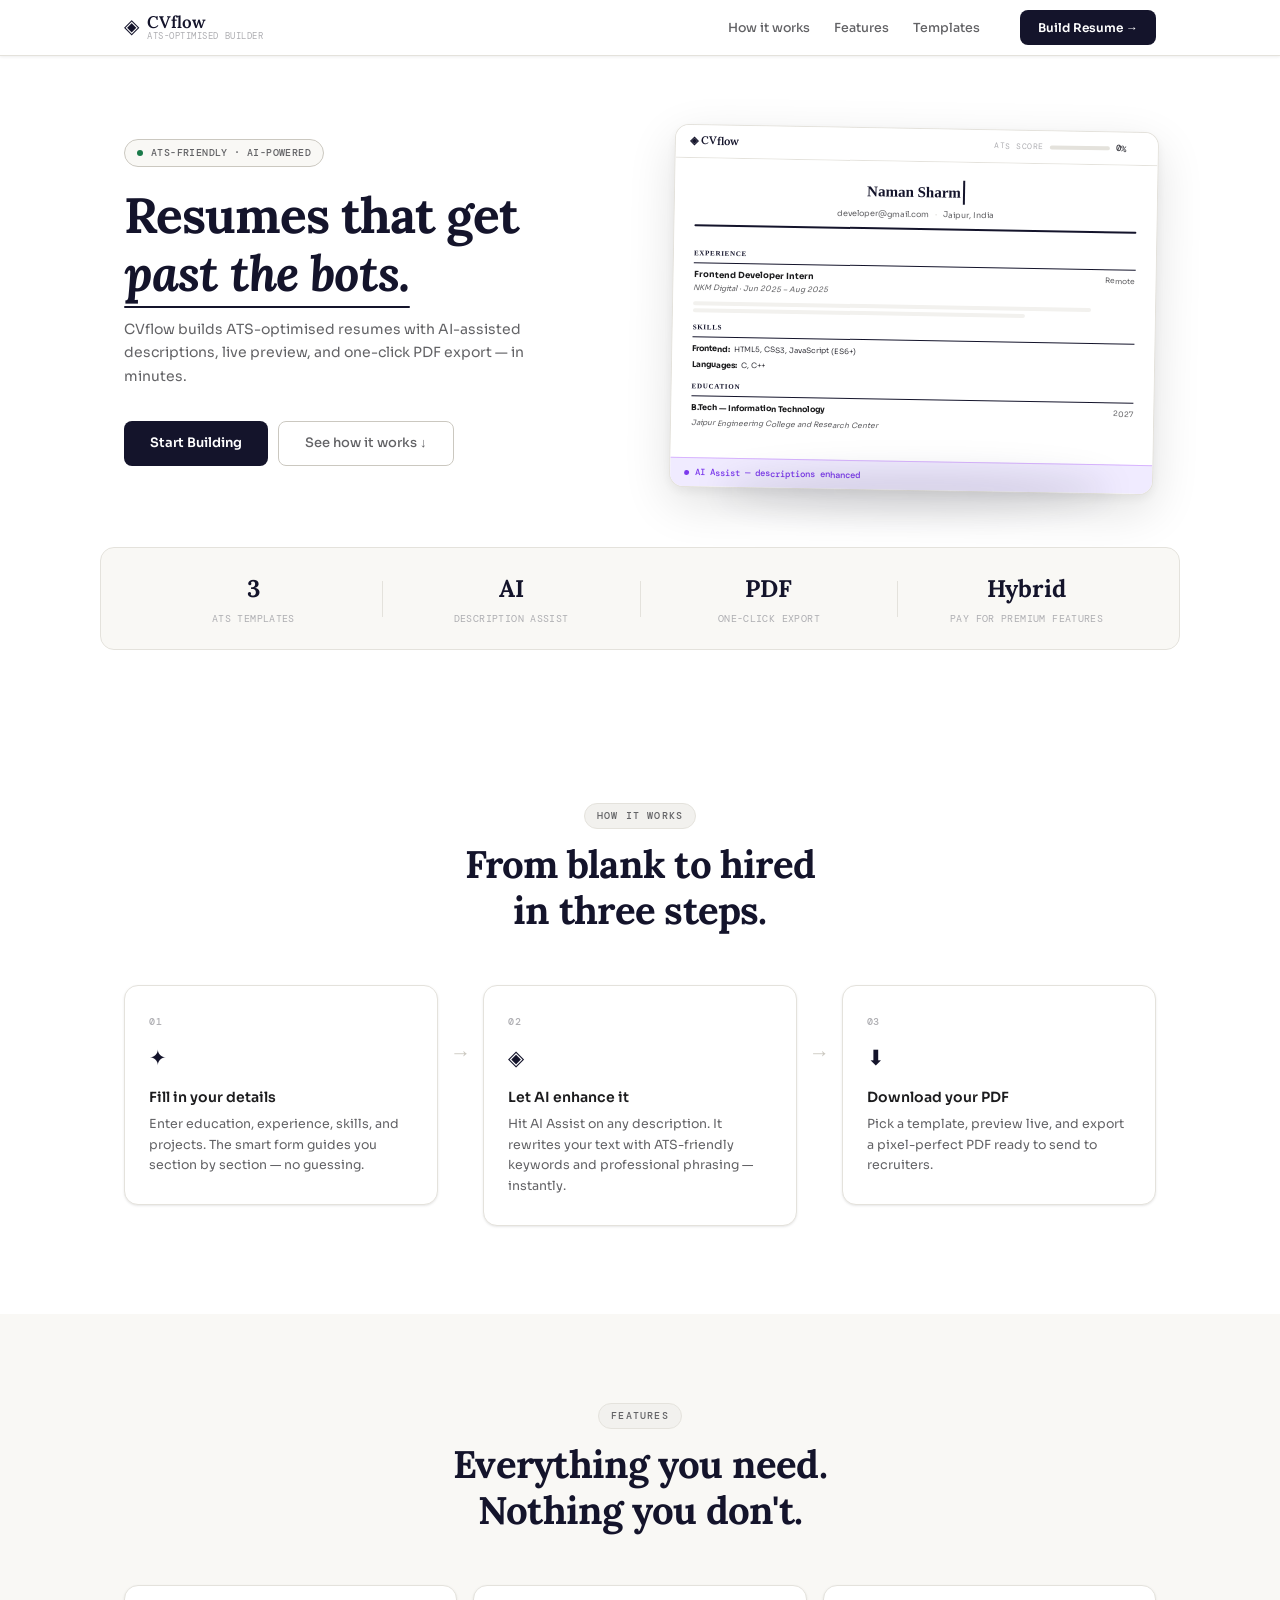
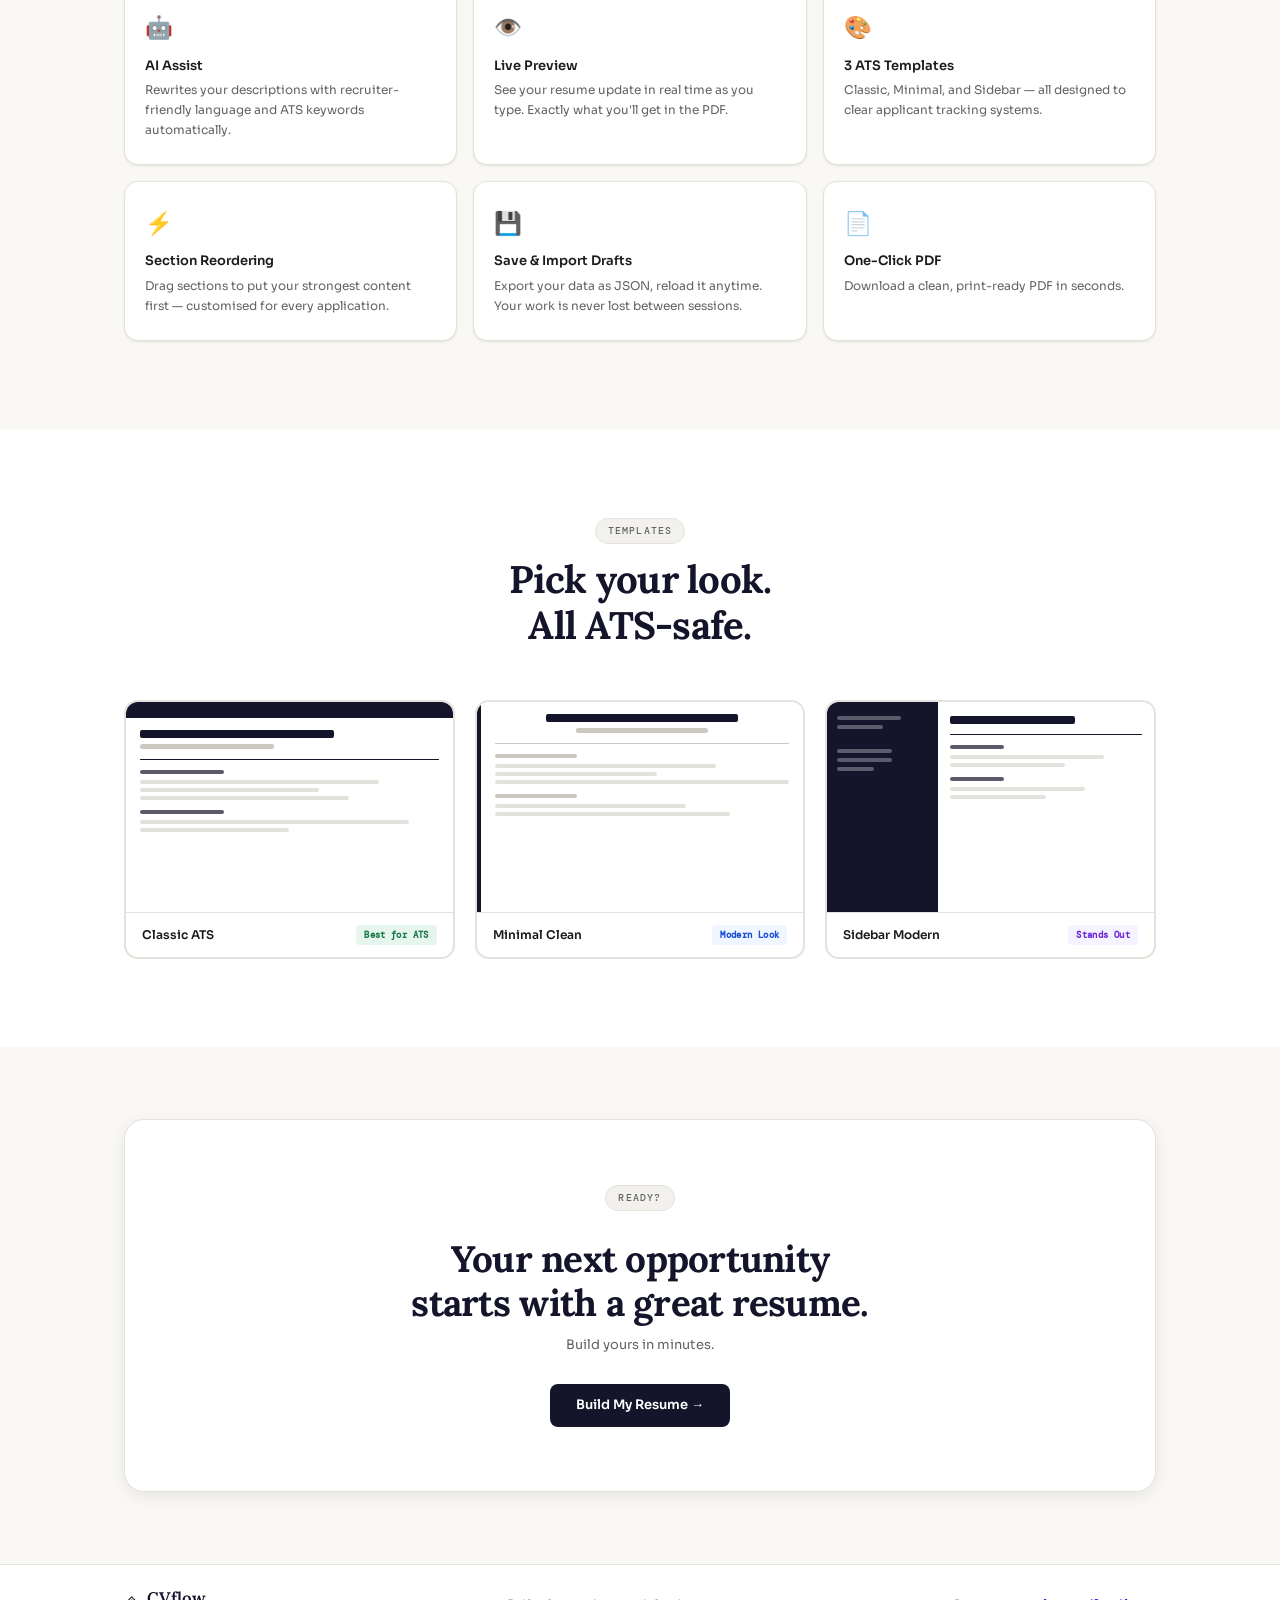
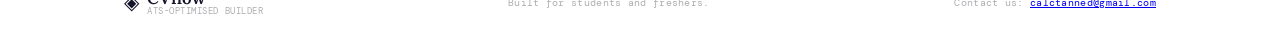
==== commit 60873eb9: "refined the landing page fully" ====
--- a/index.html
+++ b/index.html
@@ -3,10 +3,11 @@
 <head>
   <meta charset="UTF-8" />
   <meta name="viewport" content="width=device-width, initial-scale=1.0" />
-  <title>CVFlow — ATS-Optimised Resume Builder</title>
+  <title>CVflow — ATS-Optimised Resume Builder</title>
+   <link rel="icon" href="CVFlow_favicon.ico" type="image/x-icon">
   <link rel="preconnect" href="https://fonts.googleapis.com" />
   <link rel="preconnect" href="https://fonts.gstatic.com" crossorigin />
-  <link href="https://fonts.googleapis.com/css2?family=Plus+Jakarta+Sans:wght@400;500;600;700;800&family=Inter:wght@400;500;600&display=swap" rel="stylesheet" />
+  <link href="https://fonts.googleapis.com/css2?family=Sora:wght@400;500;600;700&family=Lora:wght@400;600;700&family=DM+Mono:wght@400;500&display=swap" rel="stylesheet" />
   <link rel="stylesheet" href="https://unpkg.com/aos@next/dist/aos.css" />
   <link rel="stylesheet" href="landing.css" />
 </head>
@@ -15,104 +16,137 @@
   <!-- NAV -->
   <nav class="nav">
     <div class="nav-inner">
-      <a href="#" class="nav-logo">
-        <span class="logo-mark">◈</span>
-        CVflow
+      <a href="#" class="nav-brand">
+        <span class="brand-mark">◈</span>
+        <div class="brand-text">
+          <span class="brand-name">CVflow</span>
+          <span class="brand-sub">ATS-OPTIMISED BUILDER</span>
+        </div>
       </a>
       <div class="nav-links">
         <a href="#how">How it works</a>
         <a href="#features">Features</a>
         <a href="#templates">Templates</a>
       </div>
-      <a href="./editor.html" class="btn btn-sm">Build Resume →</a>
+      <a href="./editor.html" class="btn-primary nav-cta">Build Resume →</a>
     </div>
   </nav>
 
   <!-- HERO -->
   <section class="hero">
     <div class="hero-inner">
+
       <div class="hero-text">
-        <div class="hero-badge" data-aos="fade-down" data-aos-duration="600">
+        <div class="hero-badge" data-aos="fade-down" data-aos-duration="500">
           <span class="badge-dot"></span>
-          Free · AI-Powered · ATS-Ready
-        </div>
-        <h1 class="hero-title" data-aos="fade-up" data-aos-duration="700" data-aos-delay="100">
-          Build resumes that<br />
-          <span class="gradient-text">actually get read.</span>
+          <span class="badge-label">ATS-friendly · AI-Powered</span>
+        </div>
+
+        <h1 class="hero-title" data-aos="fade-up" data-aos-duration="600" data-aos-delay="80">
+          Resumes that get<br />
+          <span class="hero-title-serif">past the bots.</span>
         </h1>
-        <p class="hero-sub" data-aos="fade-up" data-aos-duration="700" data-aos-delay="200">
-          CVflow helps you create ATS-optimised resumes in minutes —
-          with AI-assisted descriptions, live preview, and one-click PDF export.
+
+        <p class="hero-sub" data-aos="fade-up" data-aos-duration="600" data-aos-delay="160">
+          CVflow builds ATS-optimised resumes with AI-assisted descriptions,
+          live preview, and one-click PDF export — in minutes.
         </p>
-        <div class="hero-actions" data-aos="fade-up" data-aos-duration="600" data-aos-delay="350">
-          <a href="./editor.html" class="btn btn-primary">Start Building — It's Free</a>
-          <a href="#how" class="btn btn-ghost">See how it works ↓</a>
-        </div>
-        <p class="hero-note" data-aos="fade-up" data-aos-duration="500" data-aos-delay="450">
-          No sign-up required. No credit card.
-        </p>
-      </div>
-
-      <div class="hero-visual" data-aos="fade-left" data-aos-duration="800" data-aos-delay="200">
+
+        <div class="hero-actions" data-aos="fade-up" data-aos-duration="500" data-aos-delay="260">
+          <a href="./editor.html" class="btn-primary btn-lg">Start Building</a>
+          <a href="#how" class="btn-ghost btn-lg">See how it works ↓</a>
+        </div>
+
+    
+      </div>
+
+      <!-- Resume card mockup -->
+      <div class="hero-visual" data-aos="fade-left" data-aos-duration="700" data-aos-delay="180">
         <div class="resume-card">
-          <div class="resume-header">
-            <div class="resume-name" id="typedName"></div>
-            <div class="resume-contact">
-              <span class="contact-pill">📧 email@example.com</span>
-              <span class="contact-pill">📍 Jaipur, India</span>
-            </div>
-          </div>
-          <div class="resume-section">
-            <div class="section-label">Experience</div>
-            <div class="resume-item">
-              <div class="item-title">Frontend Developer Intern</div>
-              <div class="item-sub">Startup · Jun 2025 – Aug 2025</div>
-              <div class="item-line short"></div>
-              <div class="item-line medium"></div>
-            </div>
-          </div>
-          <div class="resume-section">
-            <div class="section-label">Skills</div>
-            <div class="skills-row">
-              <span class="skill-tag">JavaScript</span>
-              <span class="skill-tag">React</span>
-              <span class="skill-tag">CSS3</span>
-              <span class="skill-tag">Git</span>
-            </div>
-          </div>
-          <div class="resume-section">
-            <div class="section-label">Education</div>
-            <div class="item-title small">B.Tech — Information Technology</div>
-            <div class="item-sub">Graduating 2027</div>
-          </div>
-          <div class="ats-badge">
-            <span class="ats-dot"></span>
-            ATS Score: 94%
-          </div>
-        </div>
-        <div class="card-glow"></div>
-      </div>
-    </div>
-
-    <div class="hero-stats" data-aos="fade-up" data-aos-duration="600" data-aos-delay="500">
+          <!-- Nav bar strip -->
+          <div class="rc-topbar">
+            <span class="rc-brand">◈ CVflow</span>
+            <div class="rc-ats">
+              <span class="rc-ats-label">ATS Score</span>
+              <div class="rc-ats-track"><div class="rc-ats-fill" id="rcAtsFill"></div></div>
+              <span class="rc-ats-val" id="rcAtsVal">0%</span>
+            </div>
+          </div>
+          <!-- Document -->
+          <div class="rc-doc">
+            <div class="rc-doc-header">
+              <div class="rc-name" id="typedName"></div>
+              <div class="rc-contacts">
+                <span>developer@gmail.com</span>
+                <span class="rc-sep">·</span>
+                <span>Jaipur, India</span>
+              </div>
+              <div class="rc-rule"></div>
+            </div>
+            <div class="rc-section">
+              <div class="rc-sec-title">EXPERIENCE</div>
+              <div class="rc-entry-row">
+                <div>
+                  <div class="rc-entry-title">Frontend Developer Intern</div>
+                  <div class="rc-entry-sub">NKM Digital · Jun 2025 – Aug 2025</div>
+                </div>
+                <div class="rc-entry-date">Remote</div>
+              </div>
+              <div class="rc-lines">
+                <div class="rc-line l-90"></div>
+                <div class="rc-line l-75"></div>
+              </div>
+            </div>
+            <div class="rc-section">
+              <div class="rc-sec-title">SKILLS</div>
+              <div class="rc-skill-row">
+                <span class="rc-skill-cat">Frontend:</span>
+                <span class="rc-skill-vals">HTML5, CSS3, JavaScript (ES6+)</span>
+              </div>
+              <div class="rc-skill-row">
+                <span class="rc-skill-cat">Languages:</span>
+                <span class="rc-skill-vals">C, C++</span>
+              </div>
+            </div>
+            <div class="rc-section">
+              <div class="rc-sec-title">EDUCATION</div>
+              <div class="rc-entry-row">
+                <div class="rc-entry-title small">B.Tech — Information Technology</div>
+                <div class="rc-entry-date">2027</div>
+              </div>
+              <div class="rc-entry-sub">Jaipur Engineering College and Research Center</div>
+            </div>
+          </div>
+          <!-- AI badge -->
+          <div class="rc-ai-badge">
+            <span class="rc-ai-dot"></span>
+            AI Assist — descriptions enhanced
+          </div>
+        </div>
+        <div class="card-shadow"></div>
+      </div>
+    </div>
+
+    <!-- Stats bar -->
+    <div class="hero-stats" data-aos="fade-up" data-aos-duration="500" data-aos-delay="400">
       <div class="stat">
         <span class="stat-num">3</span>
-        <span class="stat-label">Resume Templates</span>
-      </div>
-      <div class="stat-div"></div>
+        <span class="stat-label">ATS Templates</span>
+      </div>
+      <div class="stat-divider"></div>
       <div class="stat">
         <span class="stat-num">AI</span>
         <span class="stat-label">Description Assist</span>
       </div>
-      <div class="stat-div"></div>
-      <div class="stat">
-        <span class="stat-num">100%</span>
-        <span class="stat-label">Free Forever</span>
-      </div>
-      <div class="stat-div"></div>
+      <div class="stat-divider"></div>
       <div class="stat">
         <span class="stat-num">PDF</span>
         <span class="stat-label">One-Click Export</span>
+      </div>
+      <div class="stat-divider"></div>
+      <div class="stat">
+        <span class="stat-num">Hybrid</span>
+        <span class="stat-label">Pay for premium features</span>
       </div>
     </div>
   </section>
@@ -122,67 +156,70 @@
     <div class="container">
       <div class="section-header" data-aos="fade-up">
         <span class="eyebrow">How it works</span>
-        <h2>From blank to hired,<br />in three steps.</h2>
+        <h2 class="section-title">From blank to hired<br />in three steps.</h2>
       </div>
       <div class="steps">
-        <div class="step" data-aos="fade-up" data-aos-delay="0">
+        <div class="step-card" data-aos="fade-up" data-aos-delay="0">
+          <div class="step-num font-mono">01</div>
           <div class="step-icon">✦</div>
-          <h3>Fill in your details</h3>
-          <p>Enter your education, experience, skills, and projects. CVflow's smart form guides you section by section.</p>
+          <h3 class="step-title">Fill in your details</h3>
+          <p class="step-desc">Enter education, experience, skills, and projects. The smart form guides you section by section — no guessing.</p>
         </div>
         <div class="step-arrow" data-aos="fade-up" data-aos-delay="100">→</div>
-        <div class="step" data-aos="fade-up" data-aos-delay="150">
+        <div class="step-card" data-aos="fade-up" data-aos-delay="150">
+          <div class="step-num font-mono">02</div>
           <div class="step-icon">◈</div>
-          <h3>Let AI enhance it</h3>
-          <p>Hit AI Assist on any description. It rewrites your text with ATS-friendly keywords and professional phrasing — instantly.</p>
+          <h3 class="step-title">Let AI enhance it</h3>
+          <p class="step-desc">Hit AI Assist on any description. It rewrites your text with ATS-friendly keywords and professional phrasing — instantly.</p>
         </div>
         <div class="step-arrow" data-aos="fade-up" data-aos-delay="250">→</div>
-        <div class="step" data-aos="fade-up" data-aos-delay="300">
+        <div class="step-card" data-aos="fade-up" data-aos-delay="300">
+          <div class="step-num font-mono">03</div>
           <div class="step-icon">⬇</div>
-          <h3>Download your PDF</h3>
-          <p>Pick a template, preview live, and export a pixel-perfect PDF ready to send to recruiters.</p>
+          <h3 class="step-title">Download your PDF</h3>
+          <p class="step-desc">Pick a template, preview live, and export a pixel-perfect PDF ready to send to recruiters.</p>
         </div>
       </div>
     </div>
   </section>
 
   <!-- FEATURES -->
-  <section class="section section-dark" id="features">
+  <section class="section section-tinted" id="features">
     <div class="container">
       <div class="section-header" data-aos="fade-up">
         <span class="eyebrow">Features</span>
-        <h2>Everything you need.<br />Nothing you don't.</h2>
+        <h2 class="section-title">Everything you need.<br />Nothing you don't.</h2>
       </div>
       <div class="features-grid">
         <div class="feature-card" data-aos="fade-up" data-aos-delay="0">
           <div class="feature-icon">🤖</div>
-          <h4>AI Assist</h4>
-          <p>Automatically enhances your descriptions with recruiter-friendly language and relevant keywords.</p>
-        </div>
-        <div class="feature-card" data-aos="fade-up" data-aos-delay="80">
+          <h4 class="feature-title">AI Assist</h4>
+          <p class="feature-desc">Rewrites your descriptions with recruiter-friendly language and ATS keywords automatically.</p>
+        </div>
+        <div class="feature-card" data-aos="fade-up" data-aos-delay="60">
           <div class="feature-icon">👁️</div>
-          <h4>Live Preview</h4>
-          <p>See your resume update in real time as you type. No page reloads, no guessing.</p>
-        </div>
-        <div class="feature-card" data-aos="fade-up" data-aos-delay="160">
+          <h4 class="feature-title">Live Preview</h4>
+          <p class="feature-desc">See your resume update in real time as you type. Exactly what you'll get in the PDF.</p>
+        </div>
+        <div class="feature-card" data-aos="fade-up" data-aos-delay="120">
           <div class="feature-icon">🎨</div>
-          <h4>3 ATS Templates</h4>
-          <p>Classic, Minimal, and Sidebar layouts — all optimised to pass applicant tracking systems.</p>
+          <h4 class="feature-title">3 ATS Templates</h4>
+          <p class="feature-desc">Classic, Minimal, and Sidebar — all designed to clear applicant tracking systems.</p>
+        </div>
+        <div class="feature-card" data-aos="fade-up" data-aos-delay="180">
+          <div class="feature-icon">⚡</div>
+          <h4 class="feature-title">Section Reordering</h4>
+          <p class="feature-desc">Drag sections to put your strongest content first — customised for every application.</p>
         </div>
         <div class="feature-card" data-aos="fade-up" data-aos-delay="240">
-          <div class="feature-icon">⚡</div>
-          <h4>Section Reordering</h4>
-          <p>Drag and drop sections to put your strongest content first — tailored to each job.</p>
-        </div>
-        <div class="feature-card" data-aos="fade-up" data-aos-delay="320">
           <div class="feature-icon">💾</div>
-          <h4>Save & Import Drafts</h4>
-          <p>Export your resume data as JSON and reload it anytime. Your work is never lost.</p>
-        </div>
-        <div class="feature-card" data-aos="fade-up" data-aos-delay="400">
+          <h4 class="feature-title">Save & Import Drafts</h4>
+          <p class="feature-desc">Export your data as JSON, reload it anytime. Your work is never lost between sessions.</p>
+        </div>
+        <div class="feature-card" data-aos="fade-up" data-aos-delay="300">
           <div class="feature-icon">📄</div>
-          <h4>One-Click PDF Export</h4>
-          <p>Download a clean, print-ready PDF in seconds. No watermarks, no paywalls.</p>
+          <h4 class="feature-title">One-Click PDF</h4>
+          <p class="feature-desc">Download a clean, print-ready PDF in seconds.</p>
         </div>
       </div>
     </div>
@@ -193,81 +230,93 @@
     <div class="container">
       <div class="section-header" data-aos="fade-up">
         <span class="eyebrow">Templates</span>
-        <h2>Pick your look.<br />All ATS-safe.</h2>
+        <h2 class="section-title">Pick your look.<br />All ATS-safe.</h2>
       </div>
       <div class="templates-grid">
-        <div class="template-card" data-aos="fade-up" data-aos-delay="0">
-          <div class="template-preview classic">
-            <div class="tp-name-block">
-              <div class="tp-line name-line"></div>
-              <div class="tp-line short"></div>
-            </div>
-            <div class="tp-divider"></div>
-            <div class="tp-section">
-              <div class="tp-label"></div>
-              <div class="tp-line medium"></div>
-              <div class="tp-line long"></div>
-              <div class="tp-line short"></div>
-            </div>
-            <div class="tp-section">
-              <div class="tp-label"></div>
-              <div class="tp-line long"></div>
-              <div class="tp-line medium"></div>
-            </div>
-          </div>
-          <div class="template-info">
-            <span class="template-name">Classic ATS</span>
-            <span class="template-tag best">Best for ATS</span>
-          </div>
-        </div>
-
-        <div class="template-card" data-aos="fade-up" data-aos-delay="120">
-          <div class="template-preview minimal">
-            <div class="tp-name-block centered">
-              <div class="tp-line name-line centered-line"></div>
-              <div class="tp-line short centered-line"></div>
-            </div>
-            <div class="tp-divider thin"></div>
-            <div class="tp-section">
-              <div class="tp-label small-label"></div>
-              <div class="tp-line medium"></div>
-              <div class="tp-line long"></div>
-            </div>
-            <div class="tp-section">
-              <div class="tp-label small-label"></div>
-              <div class="tp-line long"></div>
-              <div class="tp-line short"></div>
-            </div>
-          </div>
-          <div class="template-info">
-            <span class="template-name">Minimal Clean</span>
-            <span class="template-tag">Modern Look</span>
-          </div>
-        </div>
-
-        <div class="template-card" data-aos="fade-up" data-aos-delay="240">
-          <div class="template-preview sidebar">
-            <div class="tp-sidebar-col">
-              <div class="tp-line short white-line"></div>
-              <div class="tp-line shorter white-line"></div>
+
+        <div class="tpl-card" data-aos="fade-up" data-aos-delay="0">
+          <div class="tpl-preview tpl-classic">
+            <div class="tpl-hbar"></div>
+            <div class="tpl-inner">
+              <div class="tpl-name-line"></div>
+              <div class="tpl-sub-line"></div>
+              <div class="tpl-rule"></div>
+              <div class="tpl-sec">
+                <div class="tpl-sec-label"></div>
+                <div class="tpl-l l80"></div>
+                <div class="tpl-l l60"></div>
+                <div class="tpl-l l70"></div>
+              </div>
+              <div class="tpl-sec">
+                <div class="tpl-sec-label"></div>
+                <div class="tpl-l l90"></div>
+                <div class="tpl-l l50"></div>
+              </div>
+            </div>
+          </div>
+          <div class="tpl-info">
+            <span class="tpl-name">Classic ATS</span>
+            <span class="tpl-tag tpl-tag--green">Best for ATS</span>
+          </div>
+        </div>
+
+        <div class="tpl-card" data-aos="fade-up" data-aos-delay="120">
+          <div class="tpl-preview tpl-minimal">
+            <div class="tpl-accent-bar"></div>
+            <div class="tpl-inner tpl-inner--padded">
+              <div class="tpl-name-line centered"></div>
+              <div class="tpl-sub-line centered"></div>
+              <div class="tpl-rule thin"></div>
+              <div class="tpl-sec">
+                <div class="tpl-sec-label small"></div>
+                <div class="tpl-l l75"></div>
+                <div class="tpl-l l55"></div>
+                <div class="tpl-l l85"></div>
+              </div>
+              <div class="tpl-sec">
+                <div class="tpl-sec-label small"></div>
+                <div class="tpl-l l65"></div>
+                <div class="tpl-l l80"></div>
+              </div>
+            </div>
+          </div>
+          <div class="tpl-info">
+            <span class="tpl-name">Minimal Clean</span>
+            <span class="tpl-tag tpl-tag--blue">Modern Look</span>
+          </div>
+        </div>
+
+        <div class="tpl-card" data-aos="fade-up" data-aos-delay="240">
+          <div class="tpl-preview tpl-sidebar">
+            <div class="tpl-sidebar-col">
+              <div class="tpl-l l70 white-l"></div>
+              <div class="tpl-l l50 white-l"></div>
               <div style="height:10px"></div>
-              <div class="tp-line shorter white-line"></div>
-              <div class="tp-line shorter white-line"></div>
-            </div>
-            <div class="tp-main-col">
-              <div class="tp-line name-line dark-line"></div>
-              <div class="tp-divider"></div>
-              <div class="tp-line medium dark-line"></div>
-              <div class="tp-line long dark-line"></div>
-              <div class="tp-line short dark-line" style="margin-top:8px"></div>
-              <div class="tp-line medium dark-line"></div>
-            </div>
-          </div>
-          <div class="template-info">
-            <span class="template-name">Sidebar Modern</span>
-            <span class="template-tag">Stands Out</span>
-          </div>
-        </div>
+              <div class="tpl-l l60 white-l"></div>
+              <div class="tpl-l l60 white-l"></div>
+              <div class="tpl-l l40 white-l"></div>
+            </div>
+            <div class="tpl-main-col">
+              <div class="tpl-name-line"></div>
+              <div class="tpl-rule"></div>
+              <div class="tpl-sec">
+                <div class="tpl-sec-label"></div>
+                <div class="tpl-l l80"></div>
+                <div class="tpl-l l60"></div>
+              </div>
+              <div class="tpl-sec">
+                <div class="tpl-sec-label"></div>
+                <div class="tpl-l l70"></div>
+                <div class="tpl-l l50"></div>
+              </div>
+            </div>
+          </div>
+          <div class="tpl-info">
+            <span class="tpl-name">Sidebar Modern</span>
+            <span class="tpl-tag tpl-tag--purple">Stands Out</span>
+          </div>
+        </div>
+
       </div>
     </div>
   </section>
@@ -276,10 +325,10 @@
   <section class="cta-section" data-aos="fade-up">
     <div class="container">
       <div class="cta-box">
-        <div class="cta-glow"></div>
-        <h2>Your next opportunity<br />starts with a great resume.</h2>
-        <p>Build yours in minutes. Free, forever.</p>
-        <a href="./editor.html" class="btn btn-primary btn-lg">Build My Resume →</a>
+        <span class="eyebrow">Ready?</span>
+        <h2 class="cta-title">Your next opportunity<br />starts with a great resume.</h2>
+        <p class="cta-sub">Build yours in minutes.</p>
+        <a href="./editor.html" class="btn-primary btn-lg">Build My Resume →</a>
       </div>
     </div>
   </section>
@@ -287,11 +336,17 @@
   <!-- FOOTER -->
   <footer class="footer">
     <div class="container footer-inner">
-      <a href="#" class="nav-logo">
-        <span class="logo-mark">◈</span>
-        CVflow
+      <a href="#" class="nav-brand">
+        <span class="brand-mark">◈</span>
+        <div class="brand-text">
+          <span class="brand-name">CVflow</span>
+          <span class="brand-sub">ATS-OPTIMISED BUILDER</span>
+        </div>
       </a>
-      <p class="footer-note">Built for students and freshers. Free forever.</p>
+      <p class="footer-note">Built for students and freshers.</p>
+      <div class="footer-note">
+        <p>Contact us: <a href="mailto:calctanned@gmail.com">calctanned@gmail.com</a></p>
+      </div>
     </div>
   </footer>
 
--- a/landing.css
+++ b/landing.css
@@ -1,219 +1,208 @@
-/* =====================
-   RESET & BASE
-   ===================== */
-*, *::before, *::after {
-  box-sizing: border-box;
-  margin: 0;
-  padding: 0;
-}
+/* ══════════════════════════════════════════════════════════════
+   ROOT TOKENS — exact match to editor
+══════════════════════════════════════════════════════════════ */
+*, *::before, *::after { box-sizing: border-box; margin: 0; padding: 0; }
 
 :root {
-  --bg: #0A0F1E;
-  --bg-card: #111827;
-  --bg-card-hover: #1a2236;
-  --accent: #4F8EF7;
-  --accent-glow: rgba(79, 142, 247, 0.25);
-  --accent-2: #7C6EF7;
-  --text: #F0F4FF;
-  --text-sec: #8892A4;
-  --border: rgba(255,255,255,0.07);
-  --radius: 14px;
-  --radius-sm: 8px;
-}
-
-html {
-  scroll-behavior: smooth;
-}
+  --navy:       #14142b;
+  --navy-2:     #1e1e3f;
+  --navy-lite:  #eeeef8;
+  --ink:        #1c1c1e;
+  --ink-2:      #3c3c43;
+  --ink-3:      #636366;
+  --ink-4:      #aeaeb2;
+  --white:      #ffffff;
+  --off-white:  #f9f8f5;
+  --surface:    #f2f1ee;
+  --border:     #e4e2dc;
+  --border-2:   #cbc8c0;
+  --green:      #1a7a4a;
+  --green-bg:   #e6f5ee;
+  --blue:       #1d4ed8;
+  --blue-bg:    #eff6ff;
+  --purple:     #6d28d9;
+  --purple-bg:  #f5f3ff;
+  --ai-color:   #7c3aed;
+  --ai-bg:      #f0ebff;
+
+  --r:    8px;
+  --r-lg: 14px;
+  --r-xl: 20px;
+  --sh-sm: 0 1px 3px rgba(0,0,0,0.07), 0 1px 2px rgba(0,0,0,0.04);
+  --sh-md: 0 4px 16px rgba(0,0,0,0.08);
+  --sh-lg: 0 16px 48px rgba(0,0,0,0.12), 0 4px 12px rgba(0,0,0,0.06);
+
+  --f-ui:   'Sora', sans-serif;
+  --f-mono: 'DM Mono', monospace;
+  --f-serif:'Lora', Georgia, serif;
+  --t: 0.18s ease;
+
+  --nav-h: 56px;
+}
+
+html { scroll-behavior: smooth; -webkit-font-smoothing: antialiased; }
 
 body {
-  background: var(--bg);
-  color: var(--text);
-  font-family: 'Inter', sans-serif;
-  font-size: 16px;
+  font-family: var(--f-ui);
+  background: var(--white);
+  color: var(--ink);
+  font-size: 15px;
   line-height: 1.6;
-  -webkit-font-smoothing: antialiased;
-}
-
-/* =====================
+}
+
+/* ══════════════════════════════════════════════════════════════
    TYPOGRAPHY
-   ===================== */
-h1, h2, h3, h4 {
-  font-family: 'Plus Jakarta Sans', sans-serif;
-  line-height: 1.2;
-}
-
-h1 { font-size: clamp(2.2rem, 5vw, 3.6rem); font-weight: 800; }
-h2 { font-size: clamp(1.8rem, 3.5vw, 2.8rem); font-weight: 700; }
-h3 { font-size: 1.15rem; font-weight: 600; }
-h4 { font-size: 1rem; font-weight: 600; }
-
-.gradient-text {
-  background: linear-gradient(120deg, var(--accent) 0%, var(--accent-2) 100%);
-  -webkit-background-clip: text;
-  -webkit-text-fill-color: transparent;
-  background-clip: text;
-}
-
-/* =====================
+══════════════════════════════════════════════════════════════ */
+h1, h2, h3, h4 { line-height: 1.2; }
+
+.font-mono { font-family: var(--f-mono); }
+
+/* ══════════════════════════════════════════════════════════════
    LAYOUT
-   ===================== */
+══════════════════════════════════════════════════════════════ */
 .container {
-  max-width: 1100px;
+  max-width: 1080px;
   margin: 0 auto;
   padding: 0 24px;
 }
 
-.section {
-  padding: 96px 0;
-}
-
-.section-dark {
-  background: #080c18;
-}
-
-/* =====================
-   BUTTONS
-   ===================== */
-.btn {
+.section { padding: 88px 0; }
+.section-tinted { background: var(--off-white); }
+
+/* ══════════════════════════════════════════════════════════════
+   BUTTONS — exact editor style
+══════════════════════════════════════════════════════════════ */
+.btn-primary {
   display: inline-flex;
   align-items: center;
   gap: 6px;
-  padding: 10px 20px;
-  border-radius: var(--radius-sm);
-  font-family: 'Plus Jakarta Sans', sans-serif;
+  background: var(--navy);
+  color: var(--white);
+  border: none;
+  border-radius: var(--r);
+  padding: 8px 18px;
+  font-family: var(--f-ui);
+  font-size: 12px;
   font-weight: 600;
-  font-size: 0.875rem;
   text-decoration: none;
-  transition: all 0.2s ease;
+  transition: background var(--t), transform 0.1s;
   cursor: pointer;
-  border: none;
-}
-
-.btn-primary {
-  background: var(--accent);
-  color: #fff;
-  box-shadow: 0 0 24px var(--accent-glow);
-}
-
-.btn-primary:hover {
-  background: #3a79f0;
-  box-shadow: 0 0 36px rgba(79,142,247,0.4);
-  transform: translateY(-1px);
-}
+  white-space: nowrap;
+}
+.btn-primary:hover { background: var(--navy-2); transform: translateY(-1px); }
+.btn-primary:active { transform: translateY(0); }
+.btn-primary.btn-lg { padding: 11px 26px; font-size: 13px; }
 
 .btn-ghost {
+  display: inline-flex;
+  align-items: center;
+  gap: 6px;
   background: transparent;
-  color: var(--text-sec);
-  border: 1px solid var(--border);
-}
-
+  color: var(--ink-3);
+  border: 1px solid var(--border-2);
+  border-radius: var(--r);
+  padding: 8px 18px;
+  font-family: var(--f-ui);
+  font-size: 12px;
+  font-weight: 500;
+  text-decoration: none;
+  transition: all var(--t);
+  cursor: pointer;
+}
 .btn-ghost:hover {
-  color: var(--text);
-  border-color: rgba(255,255,255,0.2);
-  background: rgba(255,255,255,0.04);
-}
-
-.btn-sm {
-  padding: 8px 16px;
-  font-size: 0.8rem;
-  background: var(--accent);
-  color: #fff;
-  box-shadow: 0 0 16px var(--accent-glow);
-}
-
-.btn-sm:hover {
-  background: #3a79f0;
-  transform: translateY(-1px);
-}
-
-.btn-lg {
-  padding: 14px 32px;
-  font-size: 1rem;
-}
-
-/* =====================
-   NAV
-   ===================== */
+  border-color: var(--ink-3);
+  color: var(--ink);
+  background: var(--off-white);
+}
+.btn-ghost.btn-lg { padding: 11px 26px; font-size: 13px; }
+
+/* ══════════════════════════════════════════════════════════════
+   NAVBAR
+══════════════════════════════════════════════════════════════ */
 .nav {
   position: fixed;
-  top: 0;
-  left: 0;
-  right: 0;
-  z-index: 100;
-  backdrop-filter: blur(16px);
-  background: rgba(10, 15, 30, 0.85);
+  top: 0; left: 0; right: 0;
+  height: var(--nav-h);
+  background: var(--white);
   border-bottom: 1px solid var(--border);
+  z-index: 200;
+  box-shadow: var(--sh-sm);
 }
 
 .nav-inner {
-  max-width: 1100px;
+  max-width: 1080px;
   margin: 0 auto;
   padding: 0 24px;
-  height: 60px;
+  height: 100%;
   display: flex;
   align-items: center;
   gap: 32px;
 }
 
-.nav-logo {
+.nav-brand {
   display: flex;
   align-items: center;
   gap: 8px;
-  font-family: 'Plus Jakarta Sans', sans-serif;
-  font-weight: 700;
-  font-size: 1rem;
-  color: var(--text);
   text-decoration: none;
+  flex-shrink: 0;
+}
+
+.brand-mark {
+  font-size: 20px;
+  color: var(--navy);
+  line-height: 1;
+}
+
+.brand-text {
+  display: flex;
+  flex-direction: column;
+  gap: 0;
+  line-height: 1.1;
+}
+
+.brand-name {
+  font-family: var(--f-serif);
+  font-size: 1.05rem;
+  font-weight: 600;
+  color: var(--navy);
   letter-spacing: -0.01em;
 }
 
-.logo-mark {
-  color: var(--accent);
-  font-size: 1.1rem;
+.brand-sub {
+  font-family: var(--f-mono);
+  font-size: 9px;
+  color: var(--ink-4);
+  letter-spacing: 0.06em;
 }
 
 .nav-links {
   display: flex;
-  gap: 28px;
+  gap: 24px;
   margin-left: auto;
 }
 
 .nav-links a {
-  color: var(--text-sec);
+  font-size: 12.5px;
+  font-weight: 500;
+  color: var(--ink-3);
   text-decoration: none;
-  font-size: 0.875rem;
-  font-weight: 500;
-  transition: color 0.2s;
-}
-
-.nav-links a:hover {
-  color: var(--text);
-}
-
-/* =====================
+  transition: color var(--t);
+}
+.nav-links a:hover { color: var(--ink); }
+
+.nav-cta { margin-left: 8px; }
+
+/* ══════════════════════════════════════════════════════════════
    HERO
-   ===================== */
+══════════════════════════════════════════════════════════════ */
 .hero {
-  padding-top: 140px;
-  padding-bottom: 80px;
-  position: relative;
-  overflow: hidden;
-}
-
-.hero::before {
-  content: '';
-  position: absolute;
-  top: -200px;
-  left: 50%;
-  transform: translateX(-50%);
-  width: 800px;
-  height: 600px;
-  background: radial-gradient(ellipse, rgba(79,142,247,0.12) 0%, transparent 70%);
-  pointer-events: none;
+  padding-top: calc(var(--nav-h) + 72px);
+  padding-bottom: 64px;
+  background: var(--white);
 }
 
 .hero-inner {
-  max-width: 1100px;
+  max-width: 1080px;
   margin: 0 auto;
   padding: 0 24px;
   display: grid;
@@ -226,13 +215,15 @@
   display: inline-flex;
   align-items: center;
   gap: 8px;
-  padding: 6px 14px;
-  border-radius: 99px;
-  border: 1px solid rgba(79,142,247,0.3);
-  background: rgba(79,142,247,0.08);
-  font-size: 0.8rem;
+  padding: 5px 12px;
+  border-radius: 100px;
+  border: 1px solid var(--border-2);
+  background: var(--off-white);
+  font-family: var(--f-mono);
+  font-size: 10px;
   font-weight: 500;
-  color: var(--accent);
+  color: var(--ink-3);
+  letter-spacing: 0.04em;
   margin-bottom: 20px;
 }
 
@@ -240,7 +231,7 @@
   width: 6px;
   height: 6px;
   border-radius: 50%;
-  background: var(--accent);
+  background: var(--green);
   animation: pulse 2s infinite;
 }
 
@@ -249,192 +240,288 @@
   50% { opacity: 0.4; }
 }
 
+.badge-label { text-transform: uppercase; }
+
 .hero-title {
-  margin-bottom: 20px;
+  font-family: var(--f-serif);
+  font-size: clamp(2rem, 4vw, 3.1rem);
+  font-weight: 700;
+  color: var(--navy);
+  margin-bottom: 6px;
   letter-spacing: -0.02em;
+  line-height: 1.15;
+}
+
+.hero-title-serif {
+  font-style: italic;
+  color: var(--navy);
+  position: relative;
+}
+
+.hero-title-serif::after {
+  content: '';
+  position: absolute;
+  left: 0;
+  bottom: -3px;
+  width: 100%;
+  height: 2px;
+  background: var(--navy);
+  border-radius: 1px;
 }
 
 .hero-sub {
-  color: var(--text-sec);
-  font-size: 1.05rem;
+  font-size: 14px;
+  color: var(--ink-3);
   line-height: 1.7;
   margin-bottom: 32px;
-  max-width: 460px;
+  max-width: 440px;
+  margin-top: 16px;
 }
 
 .hero-actions {
   display: flex;
-  gap: 12px;
+  gap: 10px;
   flex-wrap: wrap;
-  margin-bottom: 16px;
+  margin-bottom: 14px;
 }
 
 .hero-note {
-  color: var(--text-sec);
-  font-size: 0.8rem;
-}
-
-/* =====================
-   RESUME CARD (Hero Visual)
-   ===================== */
-.hero-visual {
-  position: relative;
-}
+  font-family: var(--f-mono);
+  font-size: 10px;
+  color: var(--ink-4);
+  letter-spacing: 0.03em;
+}
+
+/* ══════════════════════════════════════════════════════════════
+   RESUME CARD (hero visual)
+══════════════════════════════════════════════════════════════ */
+.hero-visual { position: relative; }
 
 .resume-card {
-  background: #fff;
-  border-radius: 10px;
-  padding: 24px;
-  box-shadow: 0 32px 80px rgba(0,0,0,0.5), 0 0 0 1px rgba(255,255,255,0.08);
-  position: relative;
-  z-index: 1;
-  transform: rotate(1.5deg);
+  background: var(--white);
+  border: 1px solid var(--border);
+  border-radius: var(--r-lg);
+  overflow: hidden;
+  box-shadow: var(--sh-lg);
+  transform: rotate(1deg);
   transition: transform 0.4s ease;
 }
-
-.resume-card:hover {
-  transform: rotate(0deg);
-}
-
-.resume-header {
-  margin-bottom: 16px;
-  padding-bottom: 14px;
-  border-bottom: 2px solid #1a1a2e;
-}
-
-.resume-name {
-  font-family: 'Plus Jakarta Sans', sans-serif;
-  font-size: 1.3rem;
+.resume-card:hover { transform: rotate(0deg); }
+
+/* mini navbar strip on card */
+.rc-topbar {
+  display: flex;
+  align-items: center;
+  justify-content: space-between;
+  padding: 7px 14px;
+  background: var(--white);
+  border-bottom: 1px solid var(--border);
+}
+
+.rc-brand {
+  font-family: var(--f-serif);
+  font-size: 11px;
+  font-weight: 600;
+  color: var(--navy);
+}
+
+.rc-ats {
+  display: flex;
+  align-items: center;
+  gap: 6px;
+}
+
+.rc-ats-label {
+  font-family: var(--f-mono);
+  font-size: 8px;
+  color: var(--ink-4);
+  letter-spacing: 0.06em;
+  text-transform: uppercase;
+}
+
+.rc-ats-track {
+  width: 60px;
+  height: 4px;
+  background: var(--border);
+  border-radius: 100px;
+  overflow: hidden;
+}
+
+.rc-ats-fill {
+  height: 100%;
+  background: linear-gradient(90deg, var(--green) 0%, #2ecc71 100%);
+  border-radius: 100px;
+  width: 0%;
+  transition: width 1.5s cubic-bezier(.4,0,.2,1);
+}
+
+.rc-ats-val {
+  font-family: var(--f-mono);
+  font-size: 9px;
+  font-weight: 500;
+  color: var(--ink-2);
+  min-width: 28px;
+}
+
+/* document area */
+.rc-doc {
+  padding: 18px 20px;
+  background: var(--white);
+}
+
+.rc-doc-header {
+  text-align: center;
+  margin-bottom: 12px;
+  padding-bottom: 10px;
+}
+
+.rc-name {
+  font-family: 'Georgia', serif;
+  font-size: 15px;
   font-weight: 700;
-  color: #1a1a2e;
-  min-height: 1.5rem;
-  border-right: 2px solid var(--accent);
+  color: var(--navy);
+  border-right: 2px solid var(--navy);
   display: inline-block;
   padding-right: 2px;
-}
-
-.resume-contact {
-  display: flex;
-  gap: 8px;
-  flex-wrap: wrap;
-  margin-top: 6px;
-}
-
-.contact-pill {
-  font-size: 0.65rem;
-  color: #555;
-  background: #f5f5f5;
-  padding: 2px 8px;
-  border-radius: 4px;
-}
-
-.resume-section {
-  margin-bottom: 14px;
-}
-
-.section-label {
-  font-size: 0.6rem;
+  min-height: 18px;
+}
+
+.rc-name.done { border-color: transparent; }
+
+.rc-contacts {
+  display: flex;
+  justify-content: center;
+  align-items: center;
+  gap: 6px;
+  font-size: 8px;
+  color: var(--ink-3);
+  margin-top: 4px;
+}
+
+.rc-sep { color: var(--border-2); }
+
+.rc-rule {
+  height: 1.5px;
+  background: var(--navy);
+  margin-top: 8px;
+  border-radius: 1px;
+}
+
+.rc-section { margin-bottom: 10px; }
+
+.rc-sec-title {
+  font-family: 'Georgia', serif;
+  font-size: 7px;
   font-weight: 700;
   letter-spacing: 0.1em;
   text-transform: uppercase;
-  color: var(--accent);
-  margin-bottom: 8px;
-}
-
-.resume-item {
-  margin-bottom: 8px;
-}
-
-.item-title {
-  font-size: 0.75rem;
-  font-weight: 600;
-  color: #1a1a2e;
-}
-
-.item-title.small {
-  font-size: 0.7rem;
-}
-
-.item-sub {
-  font-size: 0.62rem;
-  color: #777;
-  margin-bottom: 6px;
-}
-
-.item-line {
+  color: var(--navy);
+  margin-bottom: 5px;
+  padding-bottom: 3px;
+  border-bottom: 1px solid var(--navy);
+}
+
+.rc-entry-row {
+  display: flex;
+  justify-content: space-between;
+  align-items: flex-start;
+  margin-bottom: 3px;
+}
+
+.rc-entry-title {
+  font-size: 8.5px;
+  font-weight: 700;
+  color: var(--ink);
+}
+.rc-entry-title.small { font-size: 8px; }
+
+.rc-entry-sub {
+  font-size: 7.5px;
+  color: var(--ink-3);
+  font-style: italic;
+  margin-bottom: 4px;
+}
+
+.rc-entry-date {
+  font-size: 7.5px;
+  color: var(--ink-3);
+  flex-shrink: 0;
+  margin-left: 8px;
+}
+
+.rc-lines { display: flex; flex-direction: column; gap: 3px; }
+
+.rc-line {
+  height: 4px;
+  background: var(--surface);
+  border-radius: 2px;
+}
+.rc-line.l-90 { width: 90%; }
+.rc-line.l-75 { width: 75%; }
+
+.rc-skill-row {
+  display: flex;
+  align-items: baseline;
+  gap: 4px;
+  margin-bottom: 3px;
+}
+.rc-skill-cat {
+  font-size: 8px;
+  font-weight: 700;
+  color: var(--ink);
+  flex-shrink: 0;
+}
+.rc-skill-vals {
+  font-size: 7.5px;
+  color: var(--ink-2);
+}
+
+/* ai badge at bottom of card */
+.rc-ai-badge {
+  display: flex;
+  align-items: center;
+  gap: 6px;
+  padding: 7px 14px;
+  background: var(--ai-bg);
+  border-top: 1px solid #d8b4fe;
+  font-size: 9px;
+  font-weight: 500;
+  color: var(--ai-color);
+  font-family: var(--f-mono);
+}
+
+.rc-ai-dot {
+  width: 5px;
   height: 5px;
-  background: #e8e8f0;
-  border-radius: 3px;
-  margin-bottom: 4px;
-}
-
-.item-line.short { width: 55%; }
-.item-line.medium { width: 75%; }
-
-.skills-row {
-  display: flex;
-  gap: 6px;
-  flex-wrap: wrap;
-}
-
-.skill-tag {
-  font-size: 0.62rem;
-  font-weight: 500;
-  background: rgba(79,142,247,0.1);
-  color: var(--accent);
-  border: 1px solid rgba(79,142,247,0.25);
-  padding: 2px 8px;
-  border-radius: 4px;
-}
-
-.ats-badge {
-  display: inline-flex;
-  align-items: center;
-  gap: 6px;
-  font-size: 0.65rem;
-  font-weight: 600;
-  color: #16a34a;
-  background: #f0fdf4;
-  border: 1px solid #bbf7d0;
-  padding: 4px 10px;
-  border-radius: 99px;
-  margin-top: 10px;
-}
-
-.ats-dot {
-  width: 6px;
-  height: 6px;
-  background: #16a34a;
   border-radius: 50%;
-  animation: pulse 2s infinite;
-}
-
-.card-glow {
+  background: var(--ai-color);
+  animation: pulse 1.8s infinite;
+}
+
+.card-shadow {
   position: absolute;
-  bottom: -40px;
-  left: 50%;
-  transform: translateX(-50%);
+  bottom: -20px;
+  left: 10%;
   width: 80%;
-  height: 60px;
-  background: radial-gradient(ellipse, rgba(79,142,247,0.35) 0%, transparent 70%);
+  height: 40px;
+  background: rgba(20,20,43,0.12);
   filter: blur(16px);
+  border-radius: 50%;
   pointer-events: none;
 }
 
-/* =====================
-   HERO STATS
-   ===================== */
+/* ══════════════════════════════════════════════════════════════
+   STATS BAR
+══════════════════════════════════════════════════════════════ */
 .hero-stats {
-  max-width: 1100px;
-  margin: 64px auto 0;
+  max-width: 1080px;
+  margin: 56px auto 0;
   padding: 0 24px;
   display: flex;
   align-items: center;
-  justify-content: center;
-  gap: 0;
-  background: var(--bg-card);
+  background: var(--off-white);
   border: 1px solid var(--border);
-  border-radius: var(--radius);
+  border-radius: var(--r-lg);
   overflow: hidden;
 }
 
@@ -443,336 +530,369 @@
   display: flex;
   flex-direction: column;
   align-items: center;
-  padding: 24px 16px;
-  gap: 4px;
+  padding: 22px 16px;
+  gap: 3px;
 }
 
 .stat-num {
-  font-family: 'Plus Jakarta Sans', sans-serif;
-  font-size: 1.6rem;
-  font-weight: 800;
-  color: var(--accent);
+  font-family: var(--f-serif);
+  font-size: 1.5rem;
+  font-weight: 700;
+  color: var(--navy);
 }
 
 .stat-label {
-  font-size: 0.75rem;
-  color: var(--text-sec);
+  font-family: var(--f-mono);
+  font-size: 9.5px;
+  color: var(--ink-4);
+  letter-spacing: 0.04em;
+  text-transform: uppercase;
   text-align: center;
 }
 
-.stat-div {
+.stat-divider {
   width: 1px;
-  height: 40px;
+  height: 36px;
   background: var(--border);
-}
-
-/* =====================
+  flex-shrink: 0;
+}
+
+/* ══════════════════════════════════════════════════════════════
    SECTION HEADER
-   ===================== */
+══════════════════════════════════════════════════════════════ */
 .section-header {
   text-align: center;
-  margin-bottom: 56px;
+  margin-bottom: 52px;
 }
 
 .eyebrow {
   display: inline-block;
-  font-size: 0.75rem;
-  font-weight: 600;
+  font-family: var(--f-mono);
+  font-size: 10px;
+  font-weight: 500;
   letter-spacing: 0.12em;
   text-transform: uppercase;
-  color: var(--accent);
+  color: var(--ink-3);
   margin-bottom: 12px;
-}
-
-.section-header h2 {
-  color: var(--text);
-}
-
-/* =====================
+  padding: 4px 12px;
+  background: var(--surface);
+  border: 1px solid var(--border);
+  border-radius: 100px;
+}
+
+.section-title {
+  font-family: var(--f-serif);
+  font-size: clamp(1.7rem, 3vw, 2.4rem);
+  font-weight: 700;
+  color: var(--navy);
+  letter-spacing: -0.02em;
+}
+
+/* ══════════════════════════════════════════════════════════════
    STEPS
-   ===================== */
+══════════════════════════════════════════════════════════════ */
 .steps {
   display: flex;
   align-items: flex-start;
-  gap: 16px;
-}
-
-.step {
+  gap: 12px;
+}
+
+.step-card {
   flex: 1;
-  background: var(--bg-card);
+  background: var(--white);
   border: 1px solid var(--border);
-  border-radius: var(--radius);
-  padding: 32px 24px;
-  transition: border-color 0.2s, transform 0.2s;
-}
-
-.step:hover {
-  border-color: rgba(79,142,247,0.3);
+  border-radius: var(--r-lg);
+  padding: 28px 24px;
+  box-shadow: var(--sh-sm);
+  transition: box-shadow var(--t), transform var(--t), border-color var(--t);
+}
+
+.step-card:hover {
+  box-shadow: var(--sh-md);
   transform: translateY(-3px);
+  border-color: var(--border-2);
+}
+
+.step-num {
+  font-size: 10px;
+  font-weight: 500;
+  color: var(--ink-4);
+  letter-spacing: 0.06em;
+  margin-bottom: 12px;
 }
 
 .step-icon {
-  font-size: 1.4rem;
-  color: var(--accent);
-  margin-bottom: 16px;
-}
-
-.step h3 {
-  margin-bottom: 10px;
-  color: var(--text);
-}
-
-.step p {
-  color: var(--text-sec);
-  font-size: 0.9rem;
+  font-size: 1.3rem;
+  margin-bottom: 14px;
+  color: var(--navy);
+}
+
+.step-title {
+  font-family: var(--f-ui);
+  font-size: 14px;
+  font-weight: 600;
+  color: var(--ink);
+  margin-bottom: 8px;
+}
+
+.step-desc {
+  font-size: 12.5px;
+  color: var(--ink-3);
   line-height: 1.65;
 }
 
 .step-arrow {
-  color: var(--text-sec);
-  font-size: 1.4rem;
-  padding-top: 48px;
+  color: var(--border-2);
+  font-size: 1.3rem;
+  padding-top: 52px;
   flex-shrink: 0;
 }
 
-/* =====================
+/* ══════════════════════════════════════════════════════════════
    FEATURES GRID
-   ===================== */
+══════════════════════════════════════════════════════════════ */
 .features-grid {
   display: grid;
   grid-template-columns: repeat(3, 1fr);
-  gap: 20px;
+  gap: 16px;
 }
 
 .feature-card {
-  background: var(--bg-card);
+  background: var(--white);
   border: 1px solid var(--border);
-  border-radius: var(--radius);
-  padding: 28px 24px;
-  transition: border-color 0.2s, transform 0.2s;
+  border-radius: var(--r-lg);
+  padding: 24px 20px;
+  box-shadow: var(--sh-sm);
+  transition: box-shadow var(--t), transform var(--t), border-color var(--t);
 }
 
 .feature-card:hover {
-  border-color: rgba(79,142,247,0.3);
-  transform: translateY(-3px);
+  box-shadow: var(--sh-md);
+  transform: translateY(-2px);
+  border-color: var(--border-2);
 }
 
 .feature-icon {
-  font-size: 1.5rem;
-  margin-bottom: 14px;
-}
-
-.feature-card h4 {
-  margin-bottom: 8px;
-  color: var(--text);
-}
-
-.feature-card p {
-  color: var(--text-sec);
-  font-size: 0.875rem;
+  font-size: 1.4rem;
+  margin-bottom: 12px;
+}
+
+.feature-title {
+  font-family: var(--f-ui);
+  font-size: 13px;
+  font-weight: 600;
+  color: var(--ink);
+  margin-bottom: 7px;
+}
+
+.feature-desc {
+  font-size: 12px;
+  color: var(--ink-3);
   line-height: 1.65;
 }
 
-/* =====================
+/* ══════════════════════════════════════════════════════════════
    TEMPLATES
-   ===================== */
+══════════════════════════════════════════════════════════════ */
 .templates-grid {
   display: grid;
   grid-template-columns: repeat(3, 1fr);
-  gap: 24px;
-}
-
-.template-card {
-  background: var(--bg-card);
-  border: 1px solid var(--border);
-  border-radius: var(--radius);
+  gap: 20px;
+}
+
+.tpl-card {
+  background: var(--white);
+  border: 2px solid var(--border);
+  border-radius: var(--r-lg);
   overflow: hidden;
-  transition: border-color 0.25s, transform 0.25s;
+  transition: border-color var(--t), transform var(--t), box-shadow var(--t);
   cursor: pointer;
 }
 
-.template-card:hover {
-  border-color: var(--accent);
+.tpl-card:hover {
+  border-color: var(--navy);
   transform: translateY(-4px);
-}
-
-.template-preview {
-  height: 220px;
-  padding: 20px;
+  box-shadow: var(--sh-md);
+}
+
+.tpl-preview {
+  height: 210px;
+  background: var(--white);
+  position: relative;
+  overflow: hidden;
+}
+
+.tpl-hbar {
+  height: 16px;
+  background: var(--navy);
+  flex-shrink: 0;
+}
+
+.tpl-accent-bar {
+  position: absolute;
+  top: 0; bottom: 0; left: 0;
+  width: 4px;
+  background: var(--navy);
+}
+
+.tpl-inner {
+  padding: 12px 14px;
   display: flex;
   flex-direction: column;
-  gap: 12px;
-}
-
-.template-preview.classic {
-  background: #fff;
-}
-
-.template-preview.minimal {
-  background: #fafafa;
-}
-
-.template-preview.sidebar {
-  background: #fff;
+  gap: 10px;
+}
+
+.tpl-inner--padded { padding-left: 18px; }
+
+.tpl-name-line {
+  height: 8px;
+  width: 65%;
+  background: var(--navy);
+  border-radius: 2px;
+}
+.tpl-name-line.centered { margin: 0 auto; }
+
+.tpl-sub-line {
+  height: 5px;
+  width: 45%;
+  background: var(--border-2);
+  border-radius: 2px;
+  margin-top: -4px;
+}
+.tpl-sub-line.centered { margin: -4px auto 0; }
+
+.tpl-rule {
+  height: 1.5px;
+  background: var(--navy);
+  border-radius: 1px;
+}
+.tpl-rule.thin {
+  height: 1px;
+  background: var(--border-2);
+}
+
+.tpl-sec {
+  display: flex;
+  flex-direction: column;
+  gap: 4px;
+}
+
+.tpl-sec-label {
+  height: 4px;
+  width: 28%;
+  background: var(--navy);
+  border-radius: 2px;
+  opacity: 0.7;
+  margin-bottom: 2px;
+}
+.tpl-sec-label.small {
+  background: var(--border-2);
+  opacity: 1;
+}
+
+.tpl-l {
+  height: 4px;
+  background: var(--border);
+  border-radius: 2px;
+}
+.tpl-l.l90 { width: 90%; }
+.tpl-l.l80 { width: 80%; }
+.tpl-l.l75 { width: 75%; }
+.tpl-l.l70 { width: 70%; }
+.tpl-l.l65 { width: 65%; }
+.tpl-l.l60 { width: 60%; }
+.tpl-l.l55 { width: 55%; }
+.tpl-l.l50 { width: 50%; }
+.tpl-l.l40 { width: 40%; }
+.tpl-l.white-l { background: rgba(255,255,255,0.3); }
+
+/* sidebar template */
+.tpl-sidebar {
+  display: flex;
   flex-direction: row;
-  gap: 0;
-  padding: 0;
-}
-
-.tp-sidebar-col {
-  width: 38%;
-  background: #1a1a2e;
-  padding: 16px 12px;
-  display: flex;
-  flex-direction: column;
-  gap: 6px;
-}
-
-.tp-main-col {
-  flex: 1;
-  padding: 16px 12px;
-  display: flex;
-  flex-direction: column;
-  gap: 6px;
-}
-
-.tp-name-block {
+}
+
+.tpl-sidebar-col {
+  width: 34%;
+  background: var(--navy);
+  padding: 14px 10px;
   display: flex;
   flex-direction: column;
   gap: 5px;
-}
-
-.tp-name-block.centered {
-  align-items: center;
-}
-
-.tp-line {
-  height: 6px;
-  border-radius: 3px;
-  background: #e0e0e0;
-}
-
-.tp-line.name-line { height: 10px; background: #1a1a2e; width: 70%; }
-.tp-line.short { width: 45%; }
-.tp-line.shorter { width: 60%; }
-.tp-line.medium { width: 70%; }
-.tp-line.long { width: 90%; }
-.tp-line.centered-line { margin: 0 auto; }
-.tp-line.white-line { background: rgba(255,255,255,0.35); }
-.tp-line.dark-line { background: #2a2a3e; }
-
-.tp-divider {
-  height: 2px;
-  background: #1a1a2e;
-  border-radius: 1px;
-}
-
-.tp-divider.thin {
-  height: 1px;
-  background: #ccc;
-}
-
-.tp-section {
+  flex-shrink: 0;
+}
+
+.tpl-main-col {
+  flex: 1;
+  padding: 14px 12px;
   display: flex;
   flex-direction: column;
-  gap: 5px;
-}
-
-.tp-label {
-  height: 5px;
-  width: 30%;
-  background: var(--accent);
-  border-radius: 2px;
-  opacity: 0.7;
-}
-
-.tp-label.small-label {
-  height: 4px;
-  width: 25%;
-  background: #aaa;
-}
-
-.template-info {
-  padding: 14px 16px;
+  gap: 10px;
+}
+
+.tpl-info {
   display: flex;
   align-items: center;
   justify-content: space-between;
+  padding: 12px 16px;
   border-top: 1px solid var(--border);
 }
 
-.template-name {
-  font-family: 'Plus Jakarta Sans', sans-serif;
-  font-size: 0.875rem;
+.tpl-name {
+  font-size: 12px;
   font-weight: 600;
-  color: var(--text);
-}
-
-.template-tag {
-  font-size: 0.7rem;
-  font-weight: 500;
-  color: var(--text-sec);
-  background: rgba(255,255,255,0.05);
+  color: var(--ink);
+}
+
+.tpl-tag {
+  font-family: var(--f-mono);
+  font-size: 9px;
+  font-weight: 600;
+  letter-spacing: 0.04em;
+  padding: 3px 8px;
+  border-radius: 4px;
+}
+
+.tpl-tag--green { color: var(--green); background: var(--green-bg); }
+.tpl-tag--blue  { color: var(--blue);  background: var(--blue-bg);  }
+.tpl-tag--purple{ color: var(--purple);background: var(--purple-bg);}
+
+/* ══════════════════════════════════════════════════════════════
+   CTA SECTION
+══════════════════════════════════════════════════════════════ */
+.cta-section { padding: 72px 0; background: var(--off-white); }
+
+.cta-box {
+  background: var(--white);
   border: 1px solid var(--border);
-  padding: 2px 8px;
-  border-radius: 99px;
-}
-
-.template-tag.best {
-  color: #4ade80;
-  background: rgba(74,222,128,0.08);
-  border-color: rgba(74,222,128,0.25);
-}
-
-/* =====================
-   CTA SECTION
-   ===================== */
-.cta-section {
-  padding: 80px 0;
-}
-
-.cta-box {
-  background: linear-gradient(135deg, #111827 0%, #0f1829 100%);
-  border: 1px solid rgba(79,142,247,0.25);
-  border-radius: 20px;
-  padding: 72px 40px;
+  border-radius: var(--r-xl);
+  padding: 64px 40px;
   text-align: center;
-  position: relative;
-  overflow: hidden;
-}
-
-.cta-glow {
-  position: absolute;
-  top: -80px;
-  left: 50%;
-  transform: translateX(-50%);
-  width: 500px;
-  height: 300px;
-  background: radial-gradient(ellipse, rgba(79,142,247,0.18) 0%, transparent 70%);
-  pointer-events: none;
-}
-
-.cta-box h2 {
-  margin-bottom: 12px;
-  position: relative;
-}
-
-.cta-box p {
-  color: var(--text-sec);
-  margin-bottom: 32px;
-  font-size: 1rem;
-  position: relative;
-}
-
-.cta-box .btn {
-  position: relative;
-}
-
-/* =====================
+  box-shadow: var(--sh-md);
+}
+
+.cta-title {
+  font-family: var(--f-serif);
+  font-size: clamp(1.6rem, 3vw, 2.3rem);
+  font-weight: 700;
+  color: var(--navy);
+  margin: 14px 0 10px;
+  letter-spacing: -0.02em;
+}
+
+.cta-sub {
+  font-size: 13px;
+  color: var(--ink-3);
+  margin-bottom: 28px;
+}
+
+/* ══════════════════════════════════════════════════════════════
    FOOTER
-   ===================== */
+══════════════════════════════════════════════════════════════ */
 .footer {
   border-top: 1px solid var(--border);
-  padding: 28px 0;
+  padding: 24px 0;
+  background: var(--white);
 }
 
 .footer-inner {
@@ -782,116 +902,49 @@
 }
 
 .footer-note {
-  color: var(--text-sec);
-  font-size: 0.8rem;
-}
-
-/* =====================
+  font-family: var(--f-mono);
+  font-size: 10px;
+  color: var(--ink-4);
+  letter-spacing: 0.03em;
+}
+
+/* ══════════════════════════════════════════════════════════════
    ANIMATIONS
-   ===================== */
-@keyframes rise {
-  from { opacity: 0; transform: translateY(20px); }
-  to { opacity: 1; transform: translateY(0); }
-}
-
-@keyframes fadeIn {
-  from { opacity: 0; }
-  to { opacity: 1; }
-}
-
-/* Typing cursor blink */
+══════════════════════════════════════════════════════════════ */
 @keyframes blink {
-  0%, 100% { border-color: var(--accent); }
+  0%, 100% { border-color: var(--navy); }
   50% { border-color: transparent; }
 }
 
-.resume-name.typing {
-  animation: blink 0.8s infinite;
-}
-
-.resume-name.done {
-  border-color: transparent;
-}
-
-/* =====================
+.rc-name.typing { animation: blink 0.7s infinite; }
+
+/* ══════════════════════════════════════════════════════════════
    RESPONSIVE
-   ===================== */
+══════════════════════════════════════════════════════════════ */
 @media (max-width: 900px) {
   .hero-inner {
     grid-template-columns: 1fr;
     gap: 48px;
   }
-
-  .hero-visual {
-    order: -1;
-  }
-
-  .resume-card {
-    max-width: 380px;
-    margin: 0 auto;
-  }
-
-  .steps {
-    flex-direction: column;
-    align-items: stretch;
-  }
-
-  .step-arrow {
-    text-align: center;
-    padding-top: 0;
-    font-size: 1.2rem;
-  }
-
-  .features-grid {
-    grid-template-columns: repeat(2, 1fr);
-  }
-
-  .templates-grid {
-    grid-template-columns: 1fr;
-    max-width: 380px;
-    margin: 0 auto;
-  }
-
-  .nav-links {
-    display: none;
-  }
-
-  .hero-stats {
-    flex-wrap: wrap;
-  }
-
-  .stat-div {
-    display: none;
-  }
-
-  .stat {
-    flex: 1 0 40%;
-  }
+  .hero-visual { order: -1; }
+  .resume-card { max-width: 380px; margin: 0 auto; }
+  .steps { flex-direction: column; align-items: stretch; }
+  .step-arrow { text-align: center; padding-top: 0; }
+  .features-grid { grid-template-columns: repeat(2, 1fr); }
+  .templates-grid { grid-template-columns: 1fr; max-width: 360px; margin: 0 auto; }
+  .nav-links { display: none; }
+  .hero-stats { flex-wrap: wrap; }
+  .stat-divider { display: none; }
+  .stat { flex: 1 0 40%; border: 1px solid var(--border); margin: -1px; }
 }
 
 @media (max-width: 600px) {
-  .features-grid {
-    grid-template-columns: 1fr;
-  }
-
-  .hero-actions {
-    flex-direction: column;
-  }
-
-  .btn-ghost {
-    text-align: center;
-  }
-
-  .footer-inner {
-    flex-direction: column;
-    gap: 12px;
-    text-align: center;
-  }
-}
-
-/* =====================
-   REDUCED MOTION
-   ===================== */
+  .features-grid { grid-template-columns: 1fr; }
+  .hero-actions { flex-direction: column; }
+  .footer-inner { flex-direction: column; gap: 10px; text-align: center; }
+  .cta-box { padding: 40px 20px; }
+}
+
 @media (prefers-reduced-motion: reduce) {
   *, *::before, *::after {
     animation-duration: 0.01ms !important;
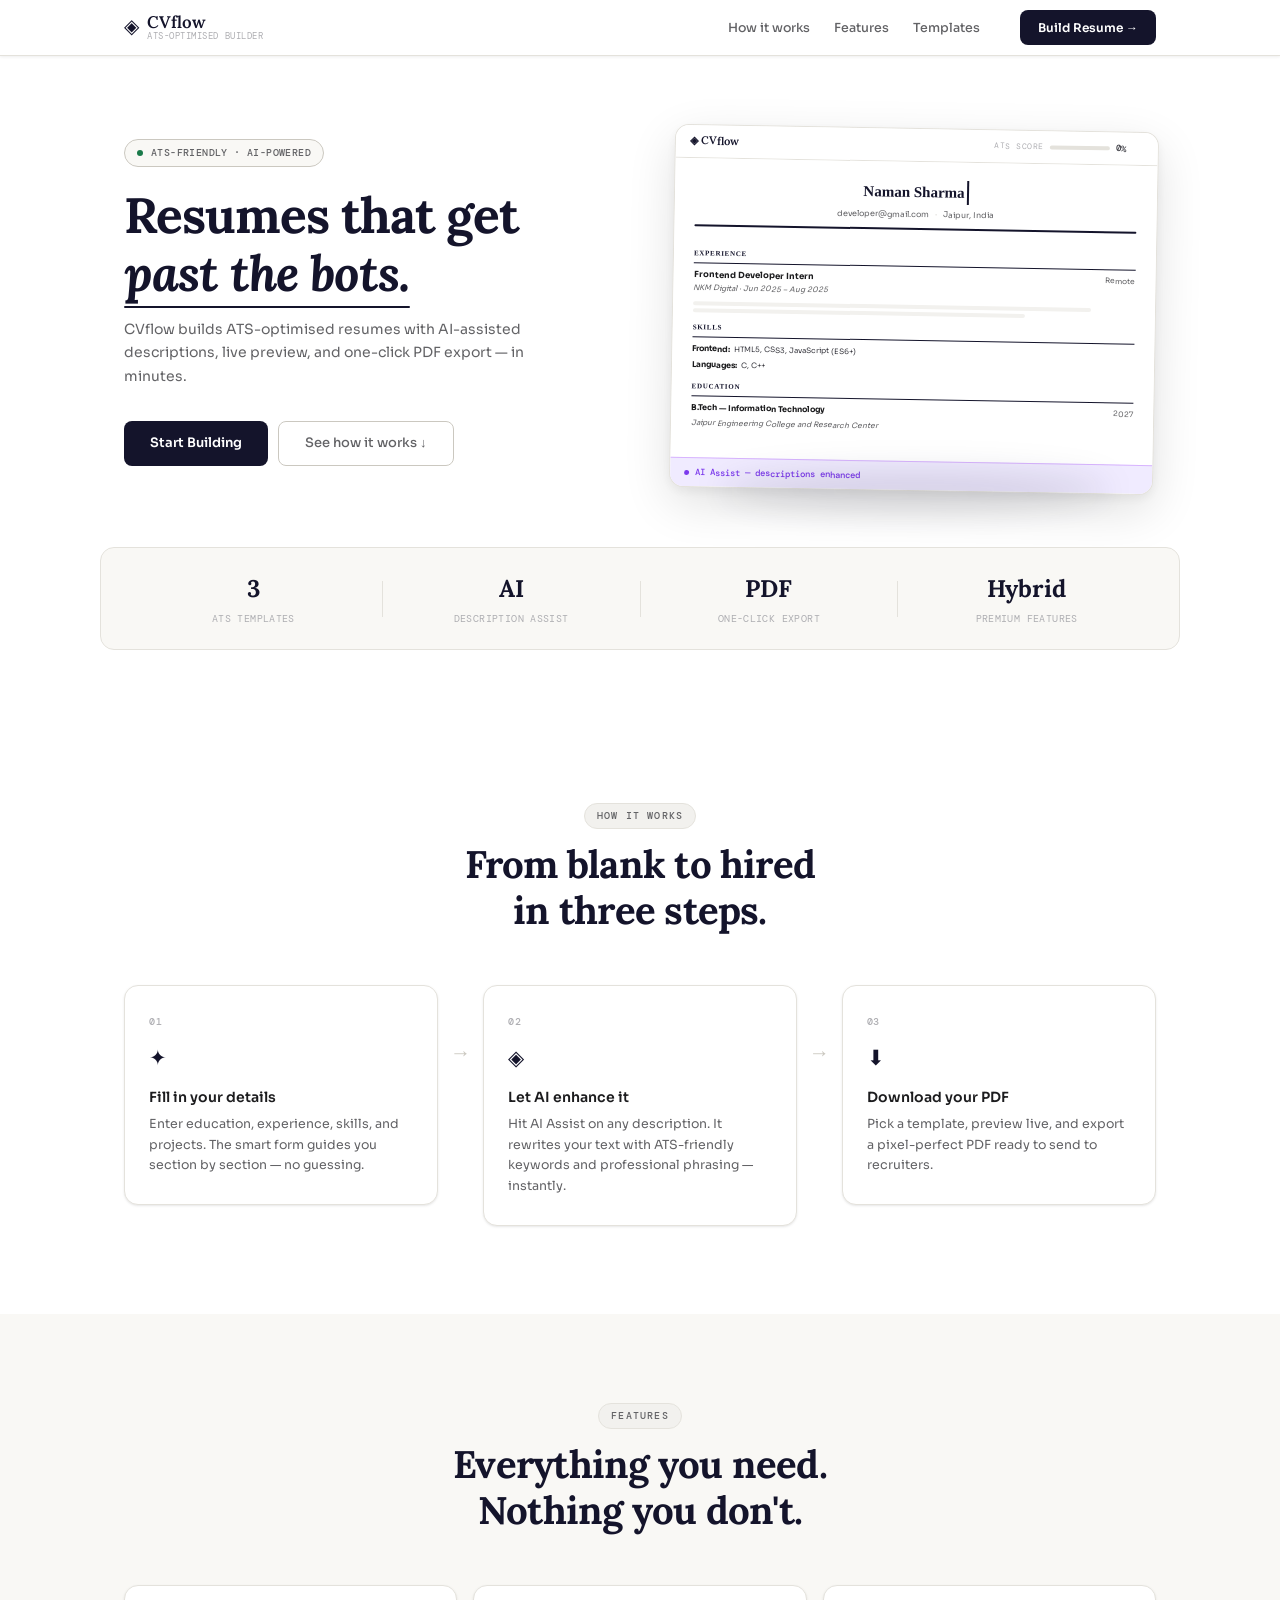
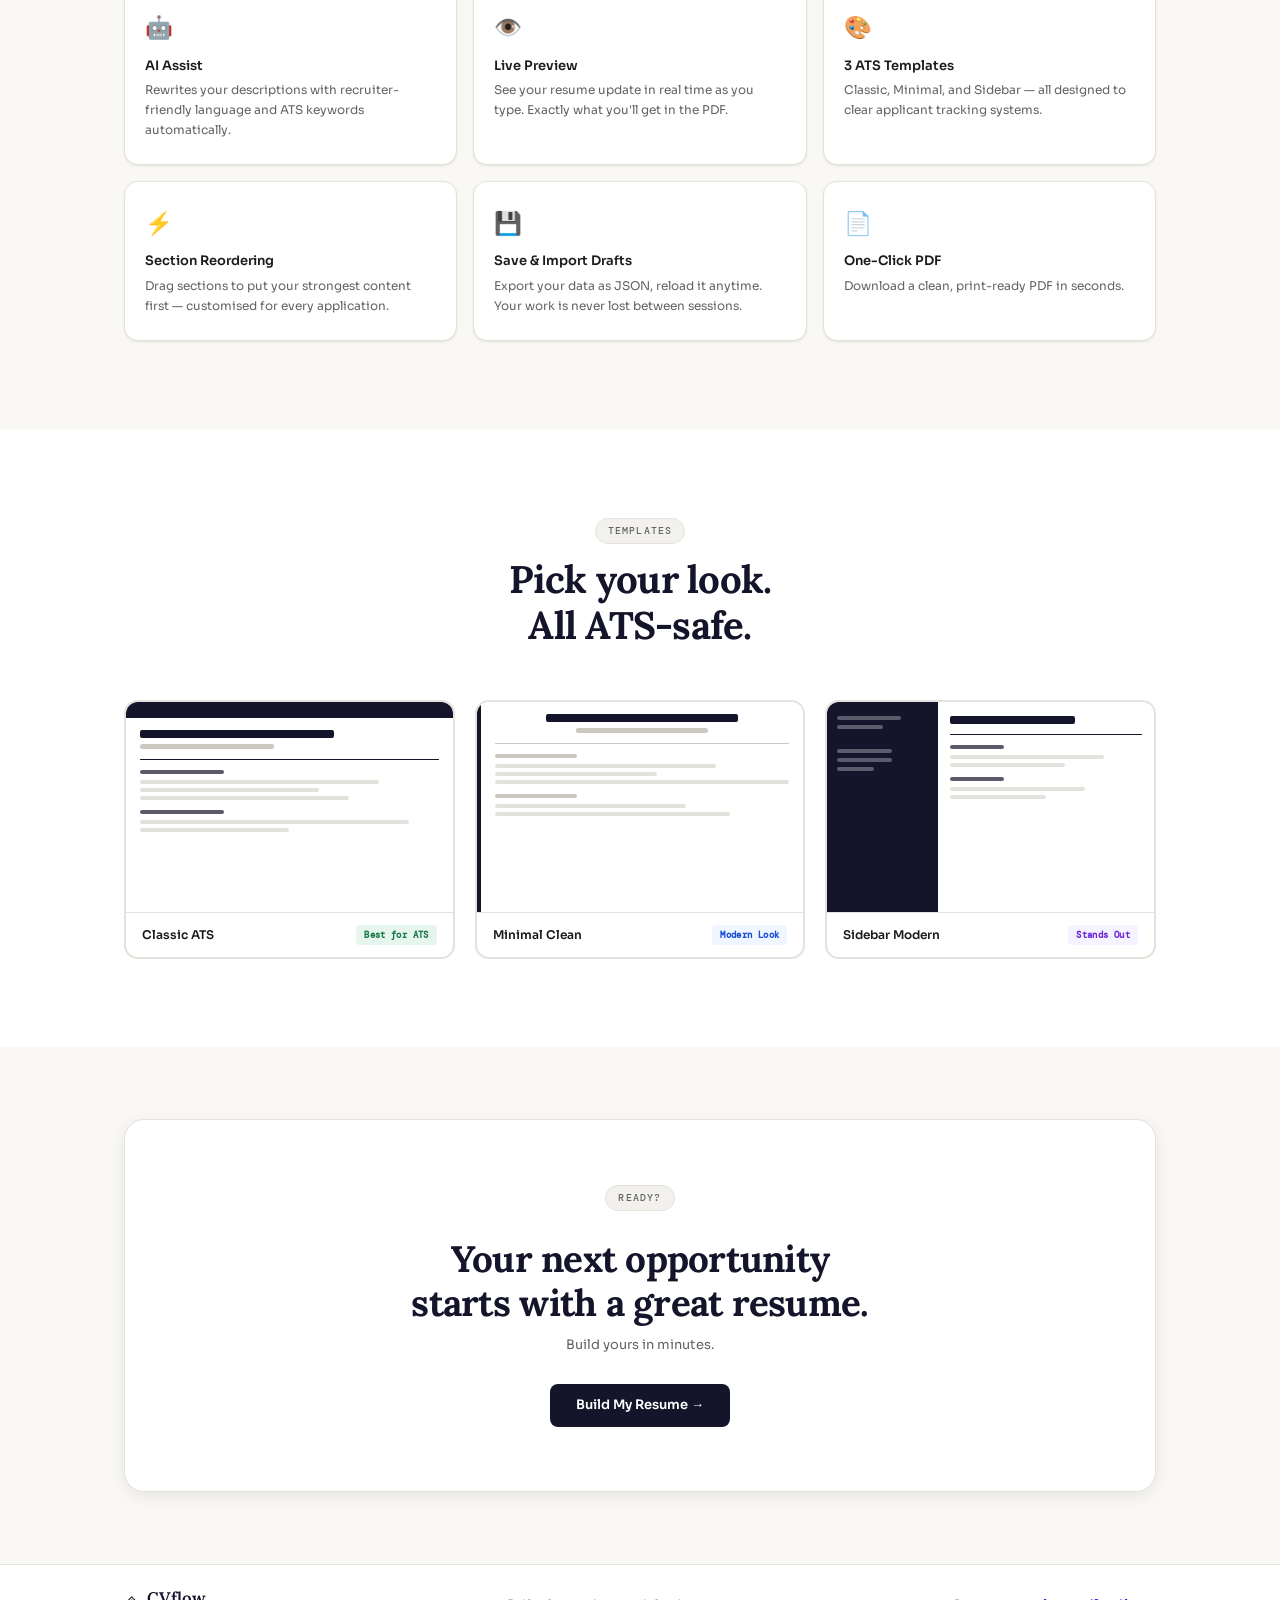
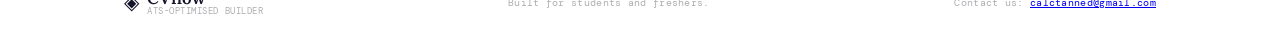
==== commit 0ede9891: "description change" ====
--- a/index.html
+++ b/index.html
@@ -146,7 +146,7 @@
       <div class="stat-divider"></div>
       <div class="stat">
         <span class="stat-num">Hybrid</span>
-        <span class="stat-label">Pay for premium features</span>
+        <span class="stat-label">Premium features</span>
       </div>
     </div>
   </section>
